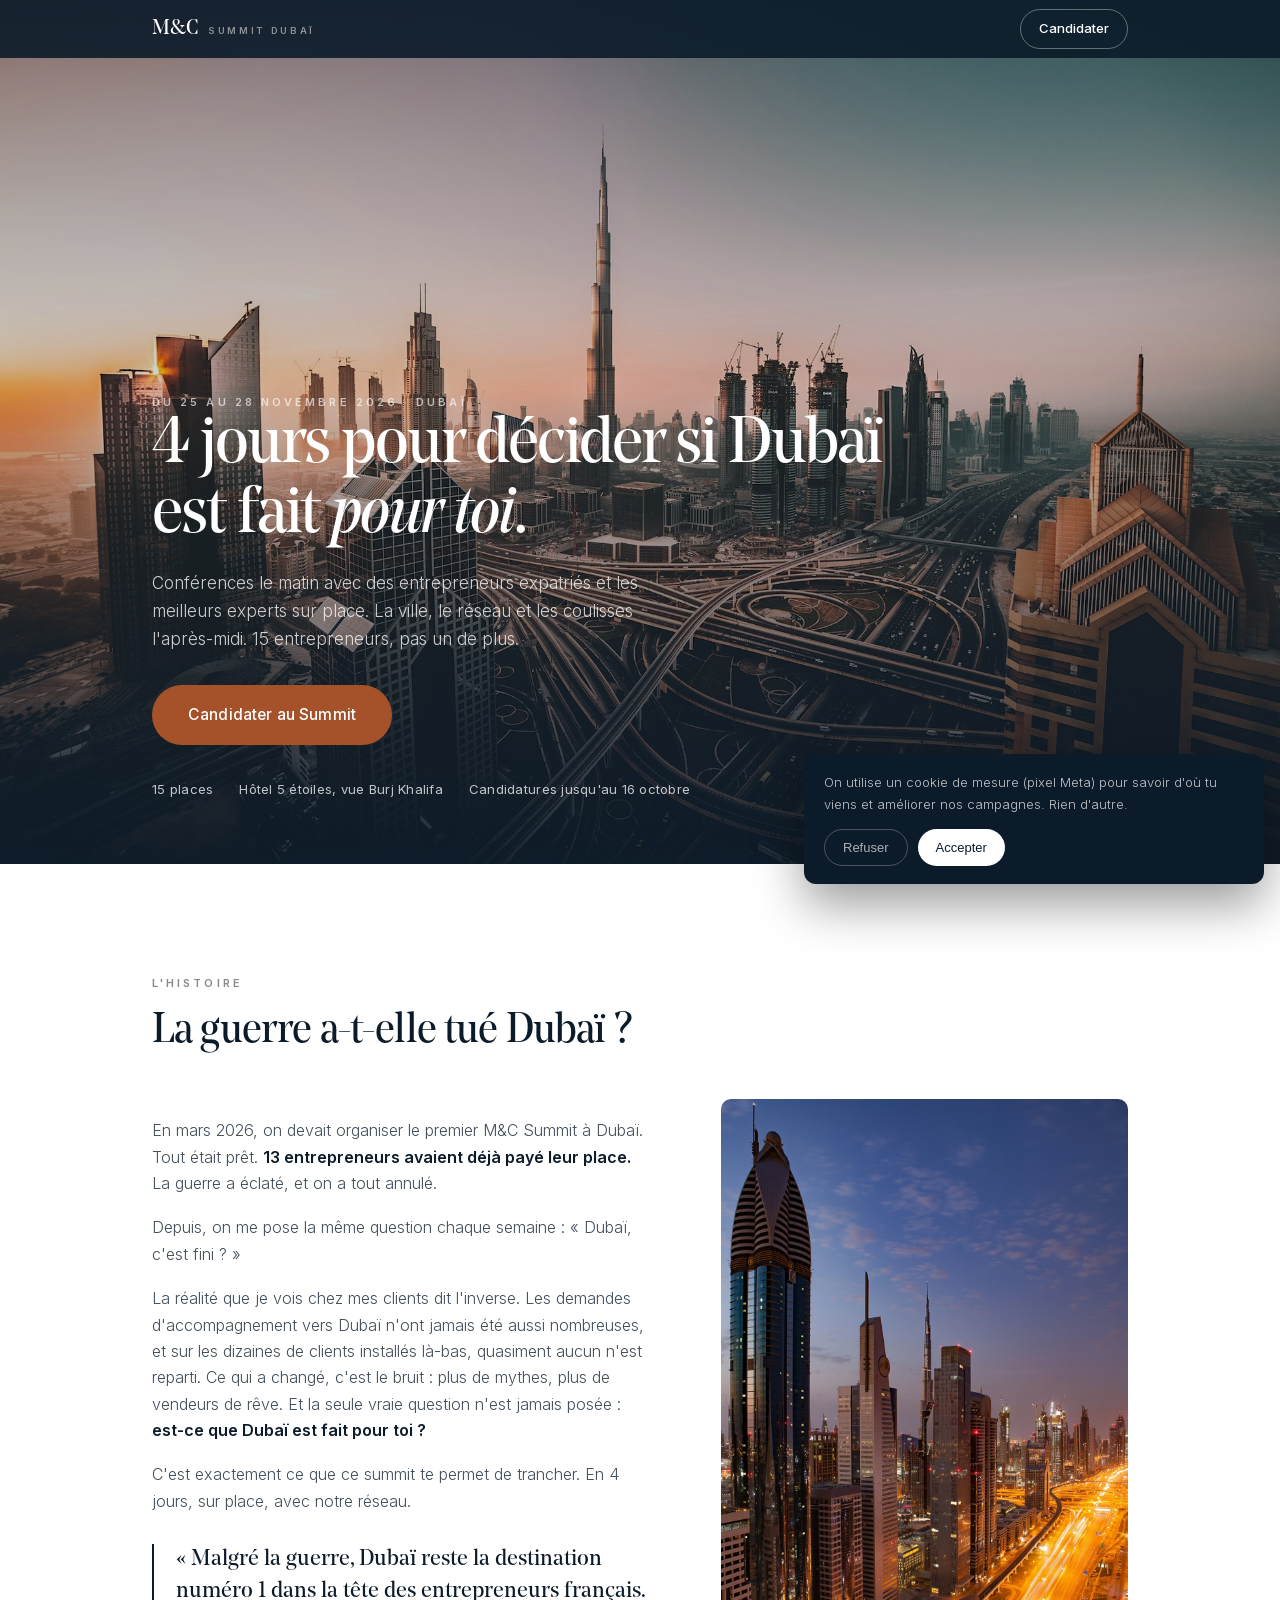
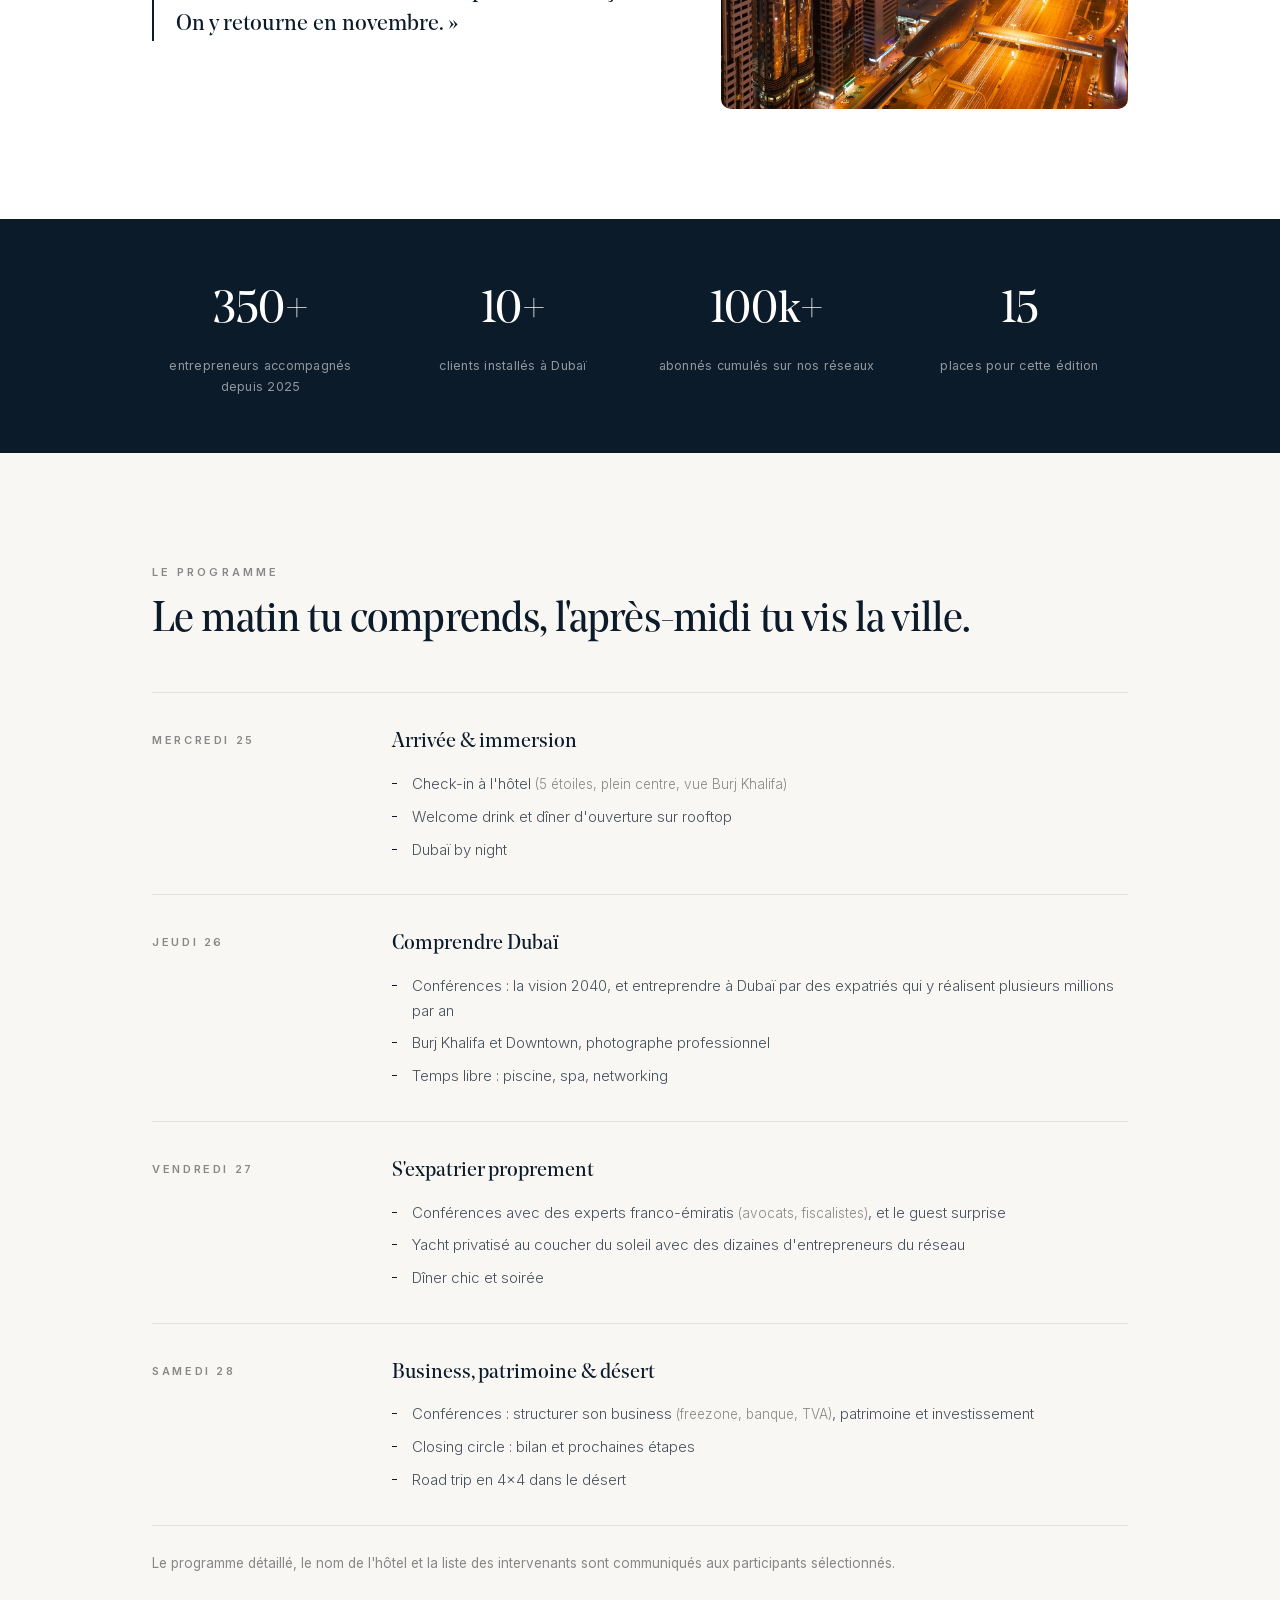
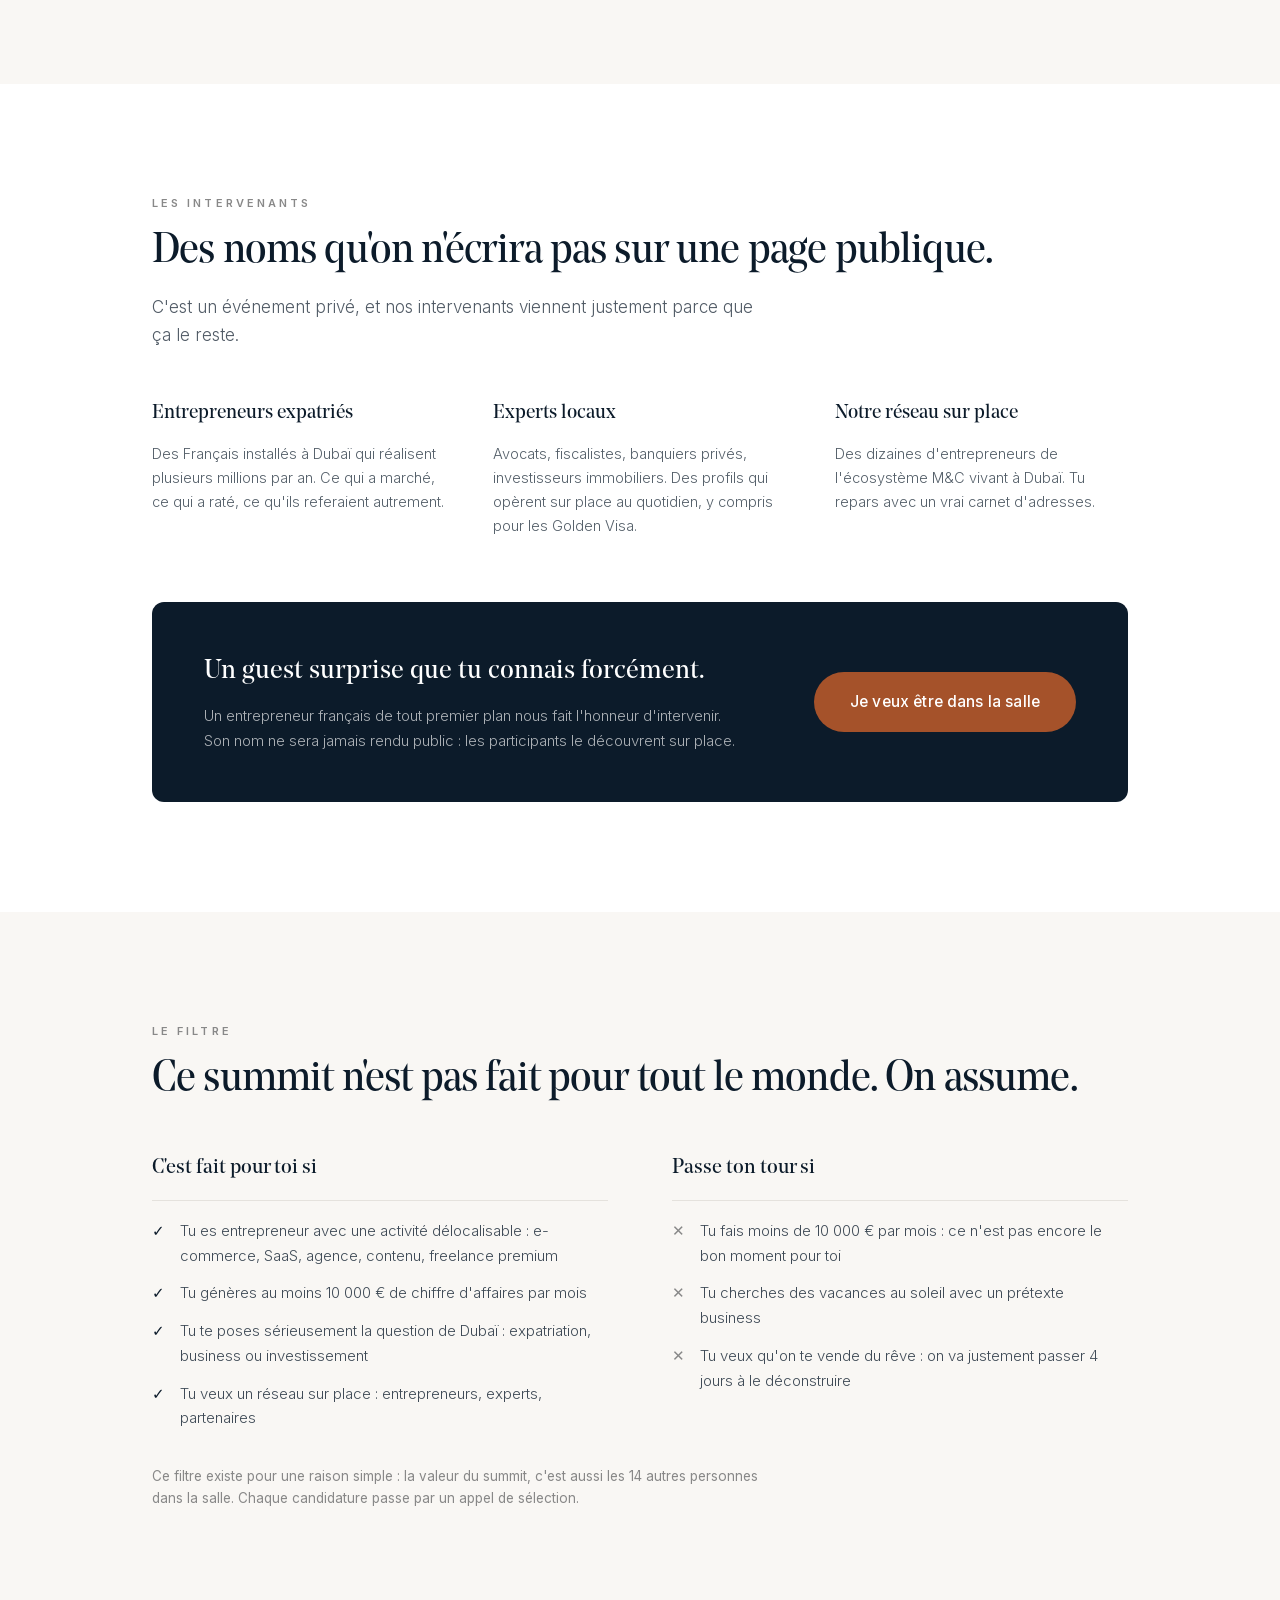
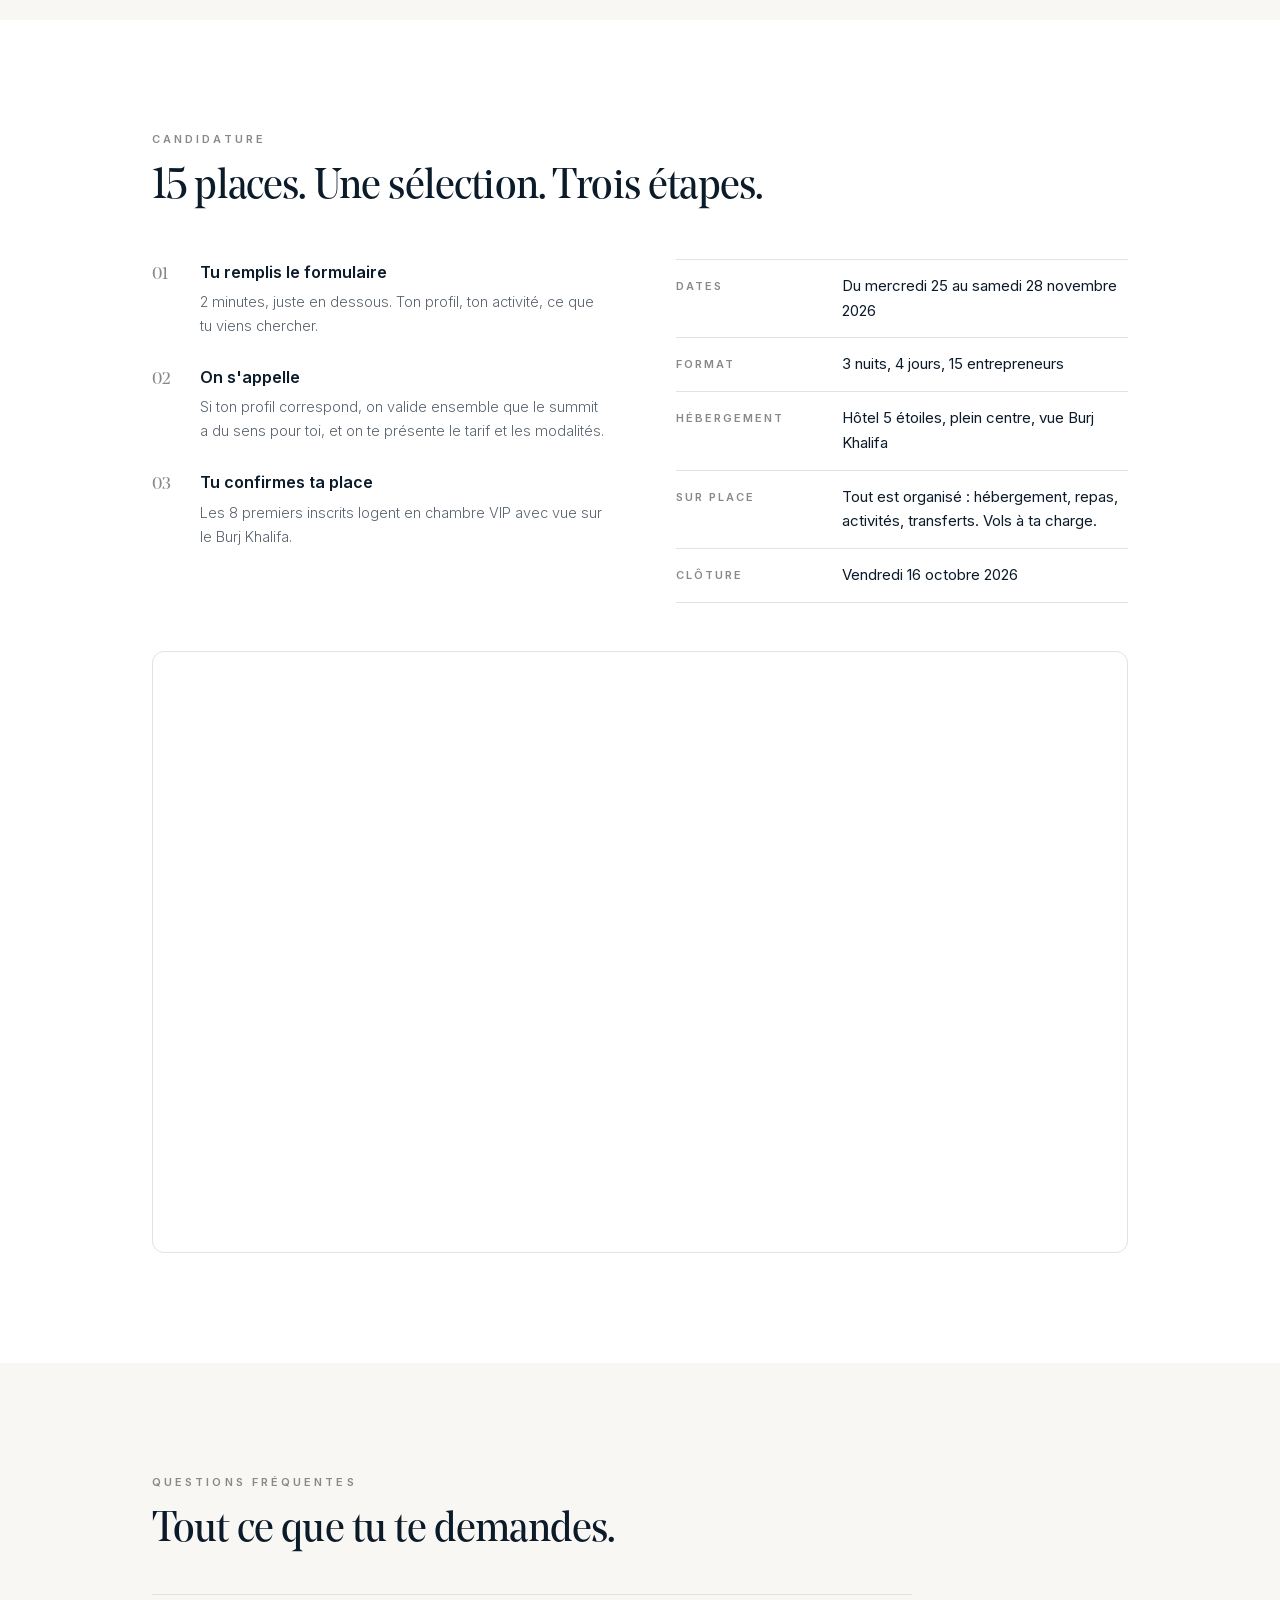
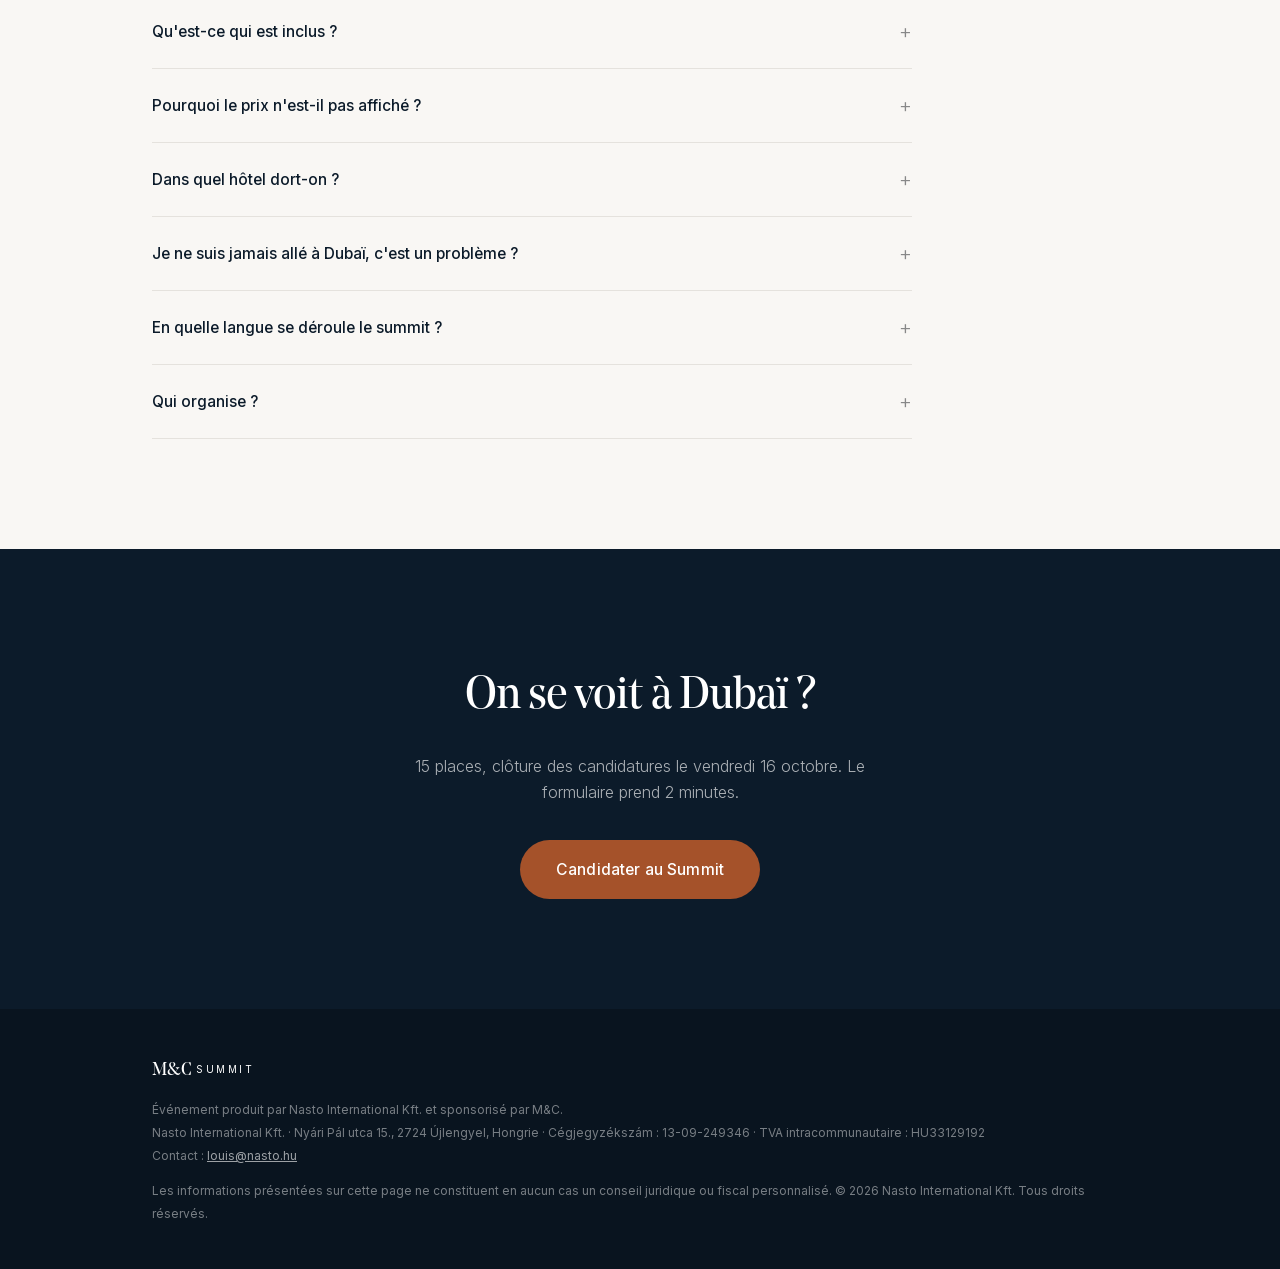
==== dubai/index.html @ 1d9e36b7 "Dedup evenement Lead (sessionStorage) entre callback onSubmit et page merci Co-Authored-By: Claude O" ====
<!DOCTYPE html>
<html lang="fr">
<head>
<meta charset="utf-8">
<meta name="viewport" content="width=device-width, initial-scale=1">
<title>M&C Summit Dubaï · Du 25 au 28 novembre 2026</title>
<meta name="description" content="4 jours à Dubaï pour décider si cette ville est faite pour toi. Conférences avec entrepreneurs expatriés, fiscalistes, avocats et investisseurs le matin, la ville et le réseau l'après-midi. 15 places.">
<link rel="canonical" href="https://summit.nasto.hu/dubai/">
<meta property="og:title" content="M&C Summit Dubaï · Du 25 au 28 novembre 2026">
<meta property="og:description" content="4 jours pour décider si Dubaï est fait pour toi, avec ceux qui y vivent. 15 entrepreneurs, hôtel 5 étoiles vue Burj Khalifa. Candidatures ouvertes jusqu'au 16 octobre.">
<meta property="og:type" content="website">
<meta property="og:url" content="https://summit.nasto.hu/dubai/">
<meta property="og:image" content="https://summit.nasto.hu/assets/img/og.jpg">
<meta property="og:locale" content="fr_FR">
<meta name="twitter:card" content="summary_large_image">
<link rel="icon" href="data:image/svg+xml,%3Csvg xmlns='http://www.w3.org/2000/svg' viewBox='0 0 64 64'%3E%3Crect width='64' height='64' rx='12' fill='%230C1B2A'/%3E%3Ctext x='32' y='42' font-family='Georgia,serif' font-size='26' fill='%23FFFFFF' text-anchor='middle'%3EM%26C%3C/text%3E%3C/svg%3E">
<link rel="preload" as="font" type="font/woff2" href="/fonts/NoeDisplay-Regular.woff2" crossorigin>
<link rel="preload" as="font" type="font/woff2" href="/assets/fonts/inter-latin.woff2" crossorigin>
<link rel="preload" as="image" href="/assets/img/dubai-hero.jpg">
<link rel="stylesheet" href="/assets/styles.css">
<style>
@font-face{font-family:'Noe Display';src:url('/fonts/NoeDisplay-Regular.woff2') format('woff2'),url('/fonts/NoeDisplay-Regular.woff') format('woff');font-weight:400;font-style:normal;font-display:swap}
@font-face{font-family:'Noe Display';src:url('/fonts/NoeDisplay-RegularItalic.woff2') format('woff2'),url('/fonts/NoeDisplay-RegularItalic.woff') format('woff');font-weight:400;font-style:italic;font-display:swap}
@font-face{font-family:'Inter';src:url('/assets/fonts/inter-latin.woff2') format('woff2');font-weight:100 900;font-style:normal;font-display:swap}
</style>
</head>
<body>

<header class="topbar">
  <div class="wrap">
    <a class="brand" href="#">
      <span class="mc">M&amp;C</span>
      <span class="sub">Summit Dubaï</span>
    </a>
    <a class="cta-mini" href="#formulaire">Candidater</a>
  </div>
</header>

<!-- ============ HERO ============ -->
<section class="hero">
  <div class="hero-bg"><img src="/assets/img/dubai-hero.jpg" alt="Skyline de Dubaï au lever du soleil" fetchpriority="high"></div>
  <div class="hero-inner">
    <div class="wrap">
      <div class="eyebrow">Du 25 au 28 novembre 2026 · Dubaï</div>
      <h1>4 jours pour décider si Dubaï est fait <em>pour toi</em>.</h1>
      <p class="lead">Conférences le matin avec des entrepreneurs expatriés et les meilleurs experts sur place. La ville, le réseau et les coulisses l'après-midi. 15 entrepreneurs, pas un de plus.</p>
      <div class="hero-ctas">
        <a class="btn" href="#formulaire">Candidater au Summit</a>
      </div>
      <div class="hero-meta">
        <span>15 places</span>
        <span>Hôtel 5 étoiles, vue Burj Khalifa</span>
        <span>Candidatures jusqu'au 16 octobre</span>
      </div>
    </div>
  </div>
</section>

<!-- ============ VSL ============ -->
<section class="vsl" id="vsl" hidden>
  <div class="wrap">
    <div class="eyebrow">Louis t'explique</div>
    <h2 class="title">Pourquoi ce summit, pourquoi maintenant.</h2>
    <div class="vsl-frame" id="vsl-frame"></div>
  </div>
</section>

<!-- ============ HISTOIRE ============ -->
<section class="story" id="histoire">
  <div class="wrap">
    <div class="eyebrow">L'histoire</div>
    <h2 class="title">La guerre a-t-elle tué Dubaï&nbsp;?</h2>
    <div class="story-grid">
      <div class="story-text">
        <p>En mars 2026, on devait organiser le premier M&amp;C Summit à Dubaï. Tout était prêt. <strong>13 entrepreneurs avaient déjà payé leur place.</strong> La guerre a éclaté, et on a tout annulé.</p>
        <p>Depuis, on me pose la même question chaque semaine&nbsp;: «&nbsp;Dubaï, c'est fini&nbsp;?&nbsp;»</p>
        <p>La réalité que je vois chez mes clients dit l'inverse. Les demandes d'accompagnement vers Dubaï n'ont jamais été aussi nombreuses, et sur les dizaines de clients installés là-bas, quasiment aucun n'est reparti. Ce qui a changé, c'est le bruit&nbsp;: plus de mythes, plus de vendeurs de rêve. Et la seule vraie question n'est jamais posée&nbsp;: <strong>est-ce que Dubaï est fait pour toi&nbsp;?</strong></p>
        <p>C'est exactement ce que ce summit te permet de trancher. En 4 jours, sur place, avec notre réseau.</p>
        <div class="pull">«&nbsp;Malgré la guerre, Dubaï reste la destination numéro 1 dans la tête des entrepreneurs français. On y retourne en novembre.&nbsp;»</div>
      </div>
      <div class="story-img"><img src="/assets/img/dubai-night.jpg" alt="Dubaï au crépuscule, Sheikh Zayed Road" loading="lazy"></div>
    </div>
  </div>
</section>

<!-- ============ STATS ============ -->
<section class="stats">
  <div class="wrap">
    <div class="stats-grid">
      <div><div class="stat-num">350+</div><div class="stat-label">entrepreneurs accompagnés depuis 2025</div></div>
      <div><div class="stat-num">10+</div><div class="stat-label">clients installés à Dubaï</div></div>
      <div><div class="stat-num">100k+</div><div class="stat-label">abonnés cumulés sur nos réseaux</div></div>
      <div><div class="stat-num">15</div><div class="stat-label">places pour cette édition</div></div>
    </div>
  </div>
</section>

<!-- ============ PROGRAMME ============ -->
<section class="programme" id="programme">
  <div class="wrap">
    <div class="eyebrow">Le programme</div>
    <h2 class="title">Le matin tu comprends, l'après-midi tu vis la ville.</h2>
    <div class="days">
      <div class="day">
        <div class="d-tag">Mercredi 25</div>
        <div>
          <h3>Arrivée &amp; immersion</h3>
          <ul>
            <li>Check-in à l'hôtel <em>(5 étoiles, plein centre, vue Burj Khalifa)</em></li>
            <li>Welcome drink et dîner d'ouverture sur rooftop</li>
            <li>Dubaï by night</li>
          </ul>
        </div>
      </div>
      <div class="day">
        <div class="d-tag">Jeudi 26</div>
        <div>
          <h3>Comprendre Dubaï</h3>
          <ul>
            <li>Conférences&nbsp;: la vision 2040, et entreprendre à Dubaï par des expatriés qui y réalisent plusieurs millions par an</li>
            <li>Burj Khalifa et Downtown, photographe professionnel</li>
            <li>Temps libre&nbsp;: piscine, spa, networking</li>
          </ul>
        </div>
      </div>
      <div class="day">
        <div class="d-tag">Vendredi 27</div>
        <div>
          <h3>S'expatrier proprement</h3>
          <ul>
            <li>Conférences avec des experts franco-émiratis <em>(avocats, fiscalistes)</em>, et le guest surprise</li>
            <li>Yacht privatisé au coucher du soleil avec des dizaines d'entrepreneurs du réseau</li>
            <li>Dîner chic et soirée</li>
          </ul>
        </div>
      </div>
      <div class="day">
        <div class="d-tag">Samedi 28</div>
        <div>
          <h3>Business, patrimoine &amp; désert</h3>
          <ul>
            <li>Conférences&nbsp;: structurer son business <em>(freezone, banque, TVA)</em>, patrimoine et investissement</li>
            <li>Closing circle&nbsp;: bilan et prochaines étapes</li>
            <li>Road trip en 4x4 dans le désert</li>
          </ul>
        </div>
      </div>
    </div>
    <p class="prog-note">Le programme détaillé, le nom de l'hôtel et la liste des intervenants sont communiqués aux participants sélectionnés.</p>
  </div>
</section>

<!-- ============ INTERVENANTS ============ -->
<section class="guests" id="guests">
  <div class="wrap">
    <div class="eyebrow">Les intervenants</div>
    <h2 class="title">Des noms qu'on n'écrira pas sur une page publique.</h2>
    <p class="lead">C'est un événement privé, et nos intervenants viennent justement parce que ça le reste.</p>
    <div class="guest-cards">
      <div class="gcard">
        <h3>Entrepreneurs expatriés</h3>
        <p>Des Français installés à Dubaï qui réalisent plusieurs millions par an. Ce qui a marché, ce qui a raté, ce qu'ils referaient autrement.</p>
      </div>
      <div class="gcard">
        <h3>Experts locaux</h3>
        <p>Avocats, fiscalistes, banquiers privés, investisseurs immobiliers. Des profils qui opèrent sur place au quotidien, y compris pour les Golden Visa.</p>
      </div>
      <div class="gcard">
        <h3>Notre réseau sur place</h3>
        <p>Des dizaines d'entrepreneurs de l'écosystème M&amp;C vivant à Dubaï. Tu repars avec un vrai carnet d'adresses.</p>
      </div>
    </div>
    <div class="mystere">
      <div>
        <h3>Un guest surprise que tu connais forcément.</h3>
        <p>Un entrepreneur français de tout premier plan nous fait l'honneur d'intervenir. Son nom ne sera jamais rendu public&nbsp;: les participants le découvrent sur place.</p>
      </div>
      <a class="btn" href="#formulaire">Je veux être dans la salle</a>
    </div>
  </div>
</section>

<!-- ============ POUR QUI ============ -->
<section class="fit" id="pour-qui">
  <div class="wrap">
    <div class="eyebrow">Le filtre</div>
    <h2 class="title">Ce summit n'est pas fait pour tout le monde. On assume.</h2>
    <div class="fit-grid">
      <div class="fit-col yes">
        <h3>C'est fait pour toi si</h3>
        <ul>
          <li>Tu es entrepreneur avec une activité délocalisable&nbsp;: e-commerce, SaaS, agence, contenu, freelance premium</li>
          <li>Tu génères au moins 10&nbsp;000&nbsp;€ de chiffre d'affaires par mois</li>
          <li>Tu te poses sérieusement la question de Dubaï&nbsp;: expatriation, business ou investissement</li>
          <li>Tu veux un réseau sur place&nbsp;: entrepreneurs, experts, partenaires</li>
        </ul>
      </div>
      <div class="fit-col no">
        <h3>Passe ton tour si</h3>
        <ul>
          <li>Tu fais moins de 10&nbsp;000&nbsp;€ par mois&nbsp;: ce n'est pas encore le bon moment pour toi</li>
          <li>Tu cherches des vacances au soleil avec un prétexte business</li>
          <li>Tu veux qu'on te vende du rêve&nbsp;: on va justement passer 4 jours à le déconstruire</li>
        </ul>
      </div>
    </div>
    <p class="fit-note">Ce filtre existe pour une raison simple&nbsp;: la valeur du summit, c'est aussi les 14 autres personnes dans la salle. Chaque candidature passe par un appel de sélection.</p>
  </div>
</section>

<!-- ============ CANDIDATURE ============ -->
<section class="apply" id="candidature">
  <div class="wrap">
    <div class="eyebrow">Candidature</div>
    <h2 class="title">15 places. Une sélection. Trois étapes.</h2>
    <div class="apply-grid">
      <ol class="steps">
        <li>
          <h4>Tu remplis le formulaire</h4>
          <p>2 minutes, juste en dessous. Ton profil, ton activité, ce que tu viens chercher.</p>
        </li>
        <li>
          <h4>On s'appelle</h4>
          <p>Si ton profil correspond, on valide ensemble que le summit a du sens pour toi, et on te présente le tarif et les modalités.</p>
        </li>
        <li>
          <h4>Tu confirmes ta place</h4>
          <p>Les 8 premiers inscrits logent en chambre VIP avec vue sur le Burj Khalifa.</p>
        </li>
      </ol>
      <div class="apply-facts">
        <dl>
          <div><dt>Dates</dt><dd>Du mercredi 25 au samedi 28 novembre 2026</dd></div>
          <div><dt>Format</dt><dd>3 nuits, 4 jours, 15 entrepreneurs</dd></div>
          <div><dt>Hébergement</dt><dd>Hôtel 5 étoiles, plein centre, vue Burj Khalifa</dd></div>
          <div><dt>Sur place</dt><dd>Tout est organisé&nbsp;: hébergement, repas, activités, transferts. Vols à ta charge.</dd></div>
          <div><dt>Clôture</dt><dd>Vendredi 16 octobre 2026</dd></div>
        </dl>
      </div>
    </div>
    <div class="tf-slot" id="formulaire">
      <div class="tf-fallback" id="tf-fallback">
        <p>Le formulaire de candidature se charge ici.<br>S'il ne s'affiche pas, écris-nous directement&nbsp;: <a href="mailto:louis@nasto.hu?subject=Candidature%20M%26C%20Summit%20Duba%C3%AF">louis@nasto.hu</a></p>
      </div>
    </div>
  </div>
</section>

<!-- ============ FAQ ============ -->
<section class="faq" id="faq">
  <div class="wrap">
    <div class="eyebrow">Questions fréquentes</div>
    <h2 class="title">Tout ce que tu te demandes.</h2>
    <div class="faq-list">
      <details class="faq-item">
        <summary>Qu'est-ce qui est inclus&nbsp;?</summary>
        <div class="a">Tout sur place&nbsp;: les 3 nuits d'hôtel 5 étoiles, les repas, les conférences, les activités (yacht, désert, restaurants, dont une table étoilée) et les transferts. Les vols restent à ta charge&nbsp;: tu choisis ta compagnie, tes horaires et ta classe.</div>
      </details>
      <details class="faq-item">
        <summary>Pourquoi le prix n'est-il pas affiché&nbsp;?</summary>
        <div class="a">Parce que c'est un événement à 15 places qui fonctionne par candidature. Le tarif et les modalités te sont présentés lors de l'appel de sélection, une fois qu'on a validé ensemble que le summit a du sens pour ton profil.</div>
      </details>
      <details class="faq-item">
        <summary>Dans quel hôtel dort-on&nbsp;?</summary>
        <div class="a">Un hôtel 5 étoiles en plein centre, avec vue sur le Burj Khalifa. Volontairement intimiste et privilégié, loin des grands hôtels de séminaire. Le nom est communiqué aux participants confirmés.</div>
      </details>
      <details class="faq-item">
        <summary>Je ne suis jamais allé à Dubaï, c'est un problème&nbsp;?</summary>
        <div class="a">C'est même le meilleur profil. Le summit est conçu pour te faire vivre la ville comme si tu y étais installé, et t'éviter l'erreur la plus chère qui existe&nbsp;: t'expatrier dans une ville où tu n'as jamais mis les pieds. Et si tu n'as pas de projet d'expatriation, le réseau et le marché de Dubaï valent le déplacement à eux seuls.</div>
      </details>
      <details class="faq-item">
        <summary>En quelle langue se déroule le summit&nbsp;?</summary>
        <div class="a">En français. Les intervenants sont français ou francophones.</div>
      </details>
      <details class="faq-item">
        <summary>Qui organise&nbsp;?</summary>
        <div class="a">Le M&amp;C Summit est produit par Nasto International Kft., la société de Louis Chenneveau, co-fondateur de M&amp;C. M&amp;C, family office de la nouvelle génération d'entrepreneurs, est sponsor de l'événement.</div>
      </details>
    </div>
  </div>
</section>

<!-- ============ CTA FINAL ============ -->
<section class="final">
  <div class="wrap">
    <h2>On se voit à Dubaï&nbsp;?</h2>
    <p>15 places, clôture des candidatures le vendredi 16 octobre. Le formulaire prend 2 minutes.</p>
    <a class="btn" href="#formulaire">Candidater au Summit</a>
  </div>
</section>

<footer>
  <div class="wrap">
    <div class="foot-brand">M&amp;C <span style="font-family:Inter,sans-serif;font-size:10px;letter-spacing:.25em;text-transform:uppercase;vertical-align:2px">Summit</span></div>
    <p style="margin-top:12px">Événement produit par Nasto International Kft. et sponsorisé par M&amp;C.<br>
    Nasto International Kft. · Nyári Pál utca 15., 2724 Újlengyel, Hongrie · Cégjegyzékszám&nbsp;: 13-09-249346 · TVA intracommunautaire&nbsp;: HU33129192<br>
    Contact&nbsp;: <a href="mailto:louis@nasto.hu">louis@nasto.hu</a></p>
    <p style="margin-top:12px">Les informations présentées sur cette page ne constituent en aucun cas un conseil juridique ou fiscal personnalisé. © 2026 Nasto International Kft. Tous droits réservés.</p>
  </div>
</footer>

<!-- ============ COOKIES ============ -->
<div class="cookie" id="cookie-banner" role="dialog" aria-label="Consentement cookies">
  <p>On utilise un cookie de mesure (pixel Meta) pour savoir d'où tu viens et améliorer nos campagnes. Rien d'autre.</p>
  <div class="c-actions">
    <button class="c-no" id="cookie-refuse">Refuser</button>
    <button class="c-ok" id="cookie-accept">Accepter</button>
  </div>
</div>

<script>
/* ===== Configuration ===== */
var META_PIXEL_ID = '1591286586126927';
var TYPEFORM_ID = 'j8JJcsnm';    /* Candidature M&C Summit Dubai */
var VSL_EMBED_URL = '';          /* URL d'embed de la VSL (YouTube non repertorie: https://www.youtube.com/embed/XXXX) */

/* ===== VSL ===== */
(function(){
  if(!VSL_EMBED_URL) return;
  var s = document.getElementById('vsl');
  var f = document.getElementById('vsl-frame');
  var ifr = document.createElement('iframe');
  ifr.src = VSL_EMBED_URL;
  ifr.allow = 'autoplay; fullscreen; picture-in-picture';
  ifr.title = 'Présentation du M&C Summit Dubaï';
  f.appendChild(ifr);
  s.hidden = false;
})();

/* ===== Pixel Meta, charge uniquement apres consentement.
   PageView ici (audience de retargeting). L'evenement Lead est envoye
   par la page /dubai/merci/, atteinte uniquement apres completion du Typeform. ===== */
function loadPixel(){
  if(window.fbq) return;
  !function(f,b,e,v,n,t,s){if(f.fbq)return;n=f.fbq=function(){n.callMethod?
  n.callMethod.apply(n,arguments):n.queue.push(arguments)};if(!f._fbq)f._fbq=n;
  n.push=n;n.loaded=!0;n.version='2.0';n.queue=[];t=b.createElement(e);t.async=!0;
  t.src=v;s=b.getElementsByTagName(e)[0];s.parentNode.insertBefore(t,s)}(window,
  document,'script','https://connect.facebook.net/en_US/fbevents.js');
  fbq('init', META_PIXEL_ID);
  fbq('track', 'PageView');
}

/* ===== Bandeau consentement ===== */
(function(){
  var KEY = 'mc-summit-consent';
  var banner = document.getElementById('cookie-banner');
  var state = null;
  try { state = localStorage.getItem(KEY); } catch(e) {}
  if(state === 'granted'){ loadPixel(); }
  else if(state !== 'denied'){ banner.classList.add('show'); }
  document.getElementById('cookie-accept').addEventListener('click', function(){
    try { localStorage.setItem(KEY,'granted'); } catch(e) {}
    banner.classList.remove('show');
    loadPixel();
  });
  document.getElementById('cookie-refuse').addEventListener('click', function(){
    try { localStorage.setItem(KEY,'denied'); } catch(e) {}
    banner.classList.remove('show');
  });
})();

/* ===== Typeform embed via SDK. onSubmit se declenche uniquement a la
   completion totale du formulaire : c'est la qu'on envoie l'evenement Lead.
   L'ecran de fin du Typeform redirige en plus vers /dubai/merci/. ===== */
(function(){
  if(!TYPEFORM_ID) return;
  var slot = document.getElementById('formulaire');
  var fallback = document.getElementById('tf-fallback');
  var container = document.createElement('div');
  container.id = 'tf-container';
  container.style.width = '100%';
  container.style.height = '600px';
  slot.insertBefore(container, fallback);
  fallback.style.display = 'none';
  var s = document.createElement('script');
  s.src = 'https://embed.typeform.com/next/embed.js';
  s.onload = function(){
    if(!window.tf || !window.tf.createWidget) return;
    window.tf.createWidget(TYPEFORM_ID, {
      container: container,
      inlineOnMobile: true,
      opacity: 100,
      onSubmit: function(){
        try { sessionStorage.setItem('mc-lead-fired', '1'); } catch(e) {}
        if(window.fbq){ fbq('track', 'Lead'); }
      }
    });
  };
  document.body.appendChild(s);
})();
</script>
</body>
</html>
---- assets/styles.css ----
/* M&C Summit Dubaï - charte M&C, version minimaliste premium */
:root{
  --navy:#0C1B2A;
  --orange:#A5522A;
  --white:#FFFFFF;
  --stone:#F9F7F4;
  --line:#E5E2DD;
  --ink:#0D0D0D;
  --mute:#888888;
}
*{margin:0;padding:0;box-sizing:border-box}
html{scroll-behavior:smooth}
body{font-family:'Inter',system-ui,-apple-system,sans-serif;color:var(--navy);background:var(--white);line-height:1.65;font-size:16px;-webkit-font-smoothing:antialiased}
img{max-width:100%;display:block}
a{color:inherit}
em{font-style:italic}

.wrap{max-width:1040px;margin:0 auto;padding:0 22px}
@media(min-width:768px){.wrap{padding:0 32px}}

.eyebrow{font-size:11px;font-weight:600;letter-spacing:.28em;text-transform:uppercase;color:var(--mute)}
h2.title{font-family:'Noe Display',Georgia,serif;font-weight:400;font-size:clamp(27px,4.6vw,42px);line-height:1.12;letter-spacing:-.02em;margin-top:16px}
.lead{margin-top:18px;max-width:620px;font-size:clamp(15px,2vw,17px);color:rgba(12,27,42,.72);font-weight:300}
.on-dark .lead,.lead.on-dark{color:rgba(255,255,255,.7)}

section{padding:72px 0}
@media(min-width:768px){section{padding:110px 0}}

/* ---------- Header ---------- */
.topbar{position:fixed;top:0;left:0;right:0;z-index:60;height:58px;background:rgba(12,27,42,.9);backdrop-filter:blur(10px);display:flex;align-items:center}
.topbar .wrap{width:100%;display:flex;align-items:center;justify-content:space-between}
.brand{display:flex;align-items:baseline;gap:10px;color:#fff;text-decoration:none}
.brand .mc{font-family:'Noe Display',Georgia,serif;font-size:21px}
.brand .sub{font-size:9.5px;font-weight:600;letter-spacing:.28em;text-transform:uppercase;color:rgba(255,255,255,.5)}
.topbar .cta-mini{font-size:13px;font-weight:500;color:#fff;border:1px solid rgba(255,255,255,.35);padding:8px 18px;border-radius:999px;text-decoration:none;white-space:nowrap;transition:background .2s}
.topbar .cta-mini:hover{background:rgba(255,255,255,.1)}

/* ---------- Boutons ---------- */
.btn{display:inline-block;background:var(--orange);color:#fff;font-weight:500;font-size:15.5px;padding:17px 36px;border-radius:999px;text-decoration:none;letter-spacing:.01em;transition:opacity .2s}
.btn:hover{opacity:.92}
.btn-ghost{display:inline-block;color:#fff;font-weight:400;font-size:15px;padding:16px 30px;border-radius:999px;border:1px solid rgba(255,255,255,.3);text-decoration:none}

/* ---------- Hero ---------- */
.hero{position:relative;min-height:96svh;display:flex;align-items:flex-end;background:var(--navy);padding:0}
.hero-bg{position:absolute;inset:0;overflow:hidden}
.hero-bg img{width:100%;height:100%;object-fit:cover;object-position:center 55%}
.hero-bg::after{content:"";position:absolute;inset:0;background:linear-gradient(180deg,rgba(12,27,42,.5) 0%,rgba(12,27,42,.18) 45%,rgba(12,27,42,.88) 100%)}
.hero-inner{position:relative;z-index:2;width:100%;padding:150px 0 64px;color:#fff}
.hero h1{font-family:'Noe Display',Georgia,serif;font-weight:400;font-size:clamp(36px,6.8vw,66px);line-height:1.06;letter-spacing:-.03em;max-width:740px}
.hero .lead{color:rgba(255,255,255,.78);max-width:540px}
.hero .eyebrow{color:rgba(255,255,255,.65)}
.hero-ctas{margin-top:32px;display:flex;flex-wrap:wrap;gap:14px;align-items:center}
.hero-meta{margin-top:34px;display:flex;flex-wrap:wrap;gap:8px 26px}
.hero-meta span{font-size:13px;font-weight:400;color:rgba(255,255,255,.75);letter-spacing:.02em}

/* ---------- VSL ---------- */
.vsl{background:var(--navy);color:#fff}
.vsl-frame{margin-top:36px;position:relative;border-radius:10px;overflow:hidden;aspect-ratio:16/9;background:#09141f}
.vsl-frame iframe{position:absolute;inset:0;width:100%;height:100%;border:0}

/* ---------- Histoire ---------- */
.story{background:var(--white)}
.story-grid{display:grid;gap:40px;margin-top:44px}
@media(min-width:900px){.story-grid{grid-template-columns:1.1fr .9fr;align-items:start;gap:72px}}
.story-text p{margin-top:18px;color:rgba(12,27,42,.78);font-weight:300}
.story-text p strong{color:var(--navy);font-weight:600}
.story-img{border-radius:10px;overflow:hidden}
.story-img img{width:100%;height:100%;object-fit:cover}
.pull{margin-top:30px;padding-left:22px;border-left:2px solid var(--navy);font-family:'Noe Display',Georgia,serif;font-size:clamp(19px,2.5vw,23px);line-height:1.4;color:var(--navy)}

/* ---------- Stats ---------- */
.stats{background:var(--navy);color:#fff;padding:56px 0}
.stats-grid{display:grid;grid-template-columns:repeat(2,1fr);gap:36px;text-align:center}
@media(min-width:768px){.stats-grid{grid-template-columns:repeat(4,1fr)}}
.stat-num{font-family:'Noe Display',Georgia,serif;font-size:clamp(30px,4.5vw,44px);color:#fff}
.stat-label{margin-top:8px;font-size:12.5px;color:rgba(255,255,255,.55);letter-spacing:.02em}

/* ---------- Programme ---------- */
.programme{background:var(--stone)}
.days{margin-top:48px;display:grid;gap:0;border-top:1px solid var(--line)}
.day{padding:32px 0;border-bottom:1px solid var(--line);display:grid;gap:14px}
@media(min-width:800px){.day{grid-template-columns:200px 1fr;gap:40px;align-items:start}}
.day .d-tag{font-size:11px;font-weight:600;letter-spacing:.24em;text-transform:uppercase;color:var(--mute);padding-top:6px}
.day h3{font-family:'Noe Display',Georgia,serif;font-weight:400;font-size:21px}
.day ul{margin-top:12px;list-style:none}
.day li{position:relative;padding-left:20px;margin-top:8px;font-size:15px;color:rgba(12,27,42,.75);font-weight:300}
.day li::before{content:"";position:absolute;left:0;top:11px;width:5px;height:1px;background:var(--navy)}
.day li em{color:var(--mute);font-style:normal;font-size:13.5px}
.prog-note{margin-top:26px;font-size:13.5px;color:var(--mute)}

/* ---------- Intervenants ---------- */
.guests{background:var(--white)}
.guest-cards{margin-top:48px;display:grid;gap:36px}
@media(min-width:768px){.guest-cards{grid-template-columns:repeat(3,1fr);gap:48px}}
.gcard h3{font-family:'Noe Display',Georgia,serif;font-weight:400;font-size:20px}
.gcard p{margin-top:12px;font-size:14.5px;color:rgba(12,27,42,.7);font-weight:300}
.mystere{margin-top:64px;background:var(--navy);color:#fff;border-radius:12px;padding:40px 36px;display:grid;gap:22px}
@media(min-width:900px){.mystere{grid-template-columns:1fr auto;align-items:center;padding:48px 52px}}
.mystere h3{font-family:'Noe Display',Georgia,serif;font-weight:400;font-size:clamp(21px,3vw,27px)}
.mystere p{margin-top:10px;color:rgba(255,255,255,.65);font-size:15px;max-width:540px;font-weight:300}

/* ---------- Pour qui ---------- */
.fit{background:var(--stone)}
.fit-grid{margin-top:48px;display:grid;gap:40px}
@media(min-width:800px){.fit-grid{grid-template-columns:1fr 1fr;gap:64px}}
.fit-col h3{font-family:'Noe Display',Georgia,serif;font-weight:400;font-size:21px;padding-bottom:14px;border-bottom:1px solid var(--line)}
.fit-col ul{margin-top:18px;list-style:none}
.fit-col li{position:relative;padding-left:28px;margin-top:13px;font-size:15px;color:rgba(12,27,42,.78);font-weight:300}
.fit-col.yes li::before{content:"✓";position:absolute;left:0;top:0;color:var(--navy);font-weight:600}
.fit-col.no li::before{content:"✕";position:absolute;left:0;top:0;color:var(--mute);font-weight:400}
.fit-note{margin-top:34px;font-size:13.5px;color:var(--mute);max-width:620px}

/* ---------- Candidature ---------- */
.apply{background:var(--white)}
.apply-grid{margin-top:48px;display:grid;gap:40px}
@media(min-width:900px){.apply-grid{grid-template-columns:1fr 1fr;gap:72px}}
.steps{list-style:none;counter-reset:s}
.steps li{counter-increment:s;position:relative;padding-left:48px;margin-top:26px}
.steps li:first-child{margin-top:0}
.steps li::before{content:"0" counter(s);position:absolute;left:0;top:2px;font-family:'Noe Display',Georgia,serif;font-size:17px;color:var(--mute)}
.steps h4{font-size:16px;font-weight:600}
.steps p{margin-top:5px;font-size:14.5px;color:rgba(12,27,42,.68);font-weight:300}
.apply-facts dl{display:grid;gap:0;border-top:1px solid var(--line)}
.apply-facts div{display:grid;grid-template-columns:150px 1fr;gap:16px;padding:14px 0;border-bottom:1px solid var(--line)}
.apply-facts dt{font-size:11px;font-weight:600;letter-spacing:.18em;text-transform:uppercase;color:var(--mute);padding-top:3px}
.apply-facts dd{font-size:15px;color:var(--navy)}
#formulaire{scroll-margin-top:76px}
.tf-slot{margin-top:48px;border:1px solid var(--line);border-radius:12px;min-height:520px;overflow:hidden;background:var(--white)}
.tf-fallback{padding:56px 28px;text-align:center;color:var(--mute);font-size:15px}
.tf-fallback a{color:var(--navy);font-weight:600}

/* ---------- FAQ ---------- */
.faq{background:var(--stone)}
.faq-list{margin-top:40px;max-width:760px;border-top:1px solid var(--line)}
.faq-item{border-bottom:1px solid var(--line)}
.faq-item summary{cursor:pointer;list-style:none;display:flex;justify-content:space-between;align-items:center;gap:16px;padding:20px 0;font-weight:500;font-size:15.5px}
.faq-item summary::-webkit-details-marker{display:none}
.faq-item summary::after{content:"+";font-size:20px;color:var(--mute);flex-shrink:0;transition:transform .2s;font-weight:300}
.faq-item[open] summary::after{transform:rotate(45deg)}
.faq-item .a{padding:0 0 22px;font-size:14.5px;color:rgba(12,27,42,.7);max-width:660px;font-weight:300}

/* ---------- CTA final ---------- */
.final{background:var(--navy);color:#fff;text-align:center}
.final h2{font-family:'Noe Display',Georgia,serif;font-weight:400;font-size:clamp(28px,5vw,46px);letter-spacing:-.02em}
.final p{margin:18px auto 0;max-width:480px;color:rgba(255,255,255,.65);font-weight:300}
.final .btn{margin-top:34px}

/* ---------- Footer ---------- */
footer{background:#09141f;color:rgba(255,255,255,.45);padding:44px 0;font-size:12px;line-height:1.9}
footer .foot-brand{font-family:'Noe Display',Georgia,serif;font-size:18px;color:#fff}
footer a{color:rgba(255,255,255,.6)}

/* ---------- Page merci ---------- */
.merci{min-height:100svh;display:flex;align-items:center;background:var(--navy);color:#fff;text-align:center;padding:40px 0}
.merci h1{font-family:'Noe Display',Georgia,serif;font-weight:400;font-size:clamp(30px,6vw,52px);letter-spacing:-.02em}
.merci p{margin:20px auto 0;max-width:520px;color:rgba(255,255,255,.72);font-weight:300}
.merci .btn{margin-top:36px}

/* ---------- Bandeau cookies ---------- */
.cookie{position:fixed;bottom:16px;left:16px;right:16px;z-index:80;background:var(--navy);color:#fff;border-radius:12px;padding:18px 20px;box-shadow:0 20px 50px rgba(0,0,0,.4);display:none;gap:14px;flex-wrap:wrap;align-items:center;justify-content:space-between;font-size:13px}
@media(min-width:700px){.cookie{left:auto;max-width:460px}}
.cookie.show{display:flex}
.cookie p{color:rgba(255,255,255,.75);max-width:100%;font-weight:300}
.cookie .c-actions{display:flex;gap:10px}
.cookie button{cursor:pointer;border:0;border-radius:999px;padding:10px 18px;font-size:13px;font-weight:500}
.cookie .c-ok{background:#fff;color:var(--navy)}
.cookie .c-no{background:transparent;color:rgba(255,255,255,.65);border:1px solid rgba(255,255,255,.25)}
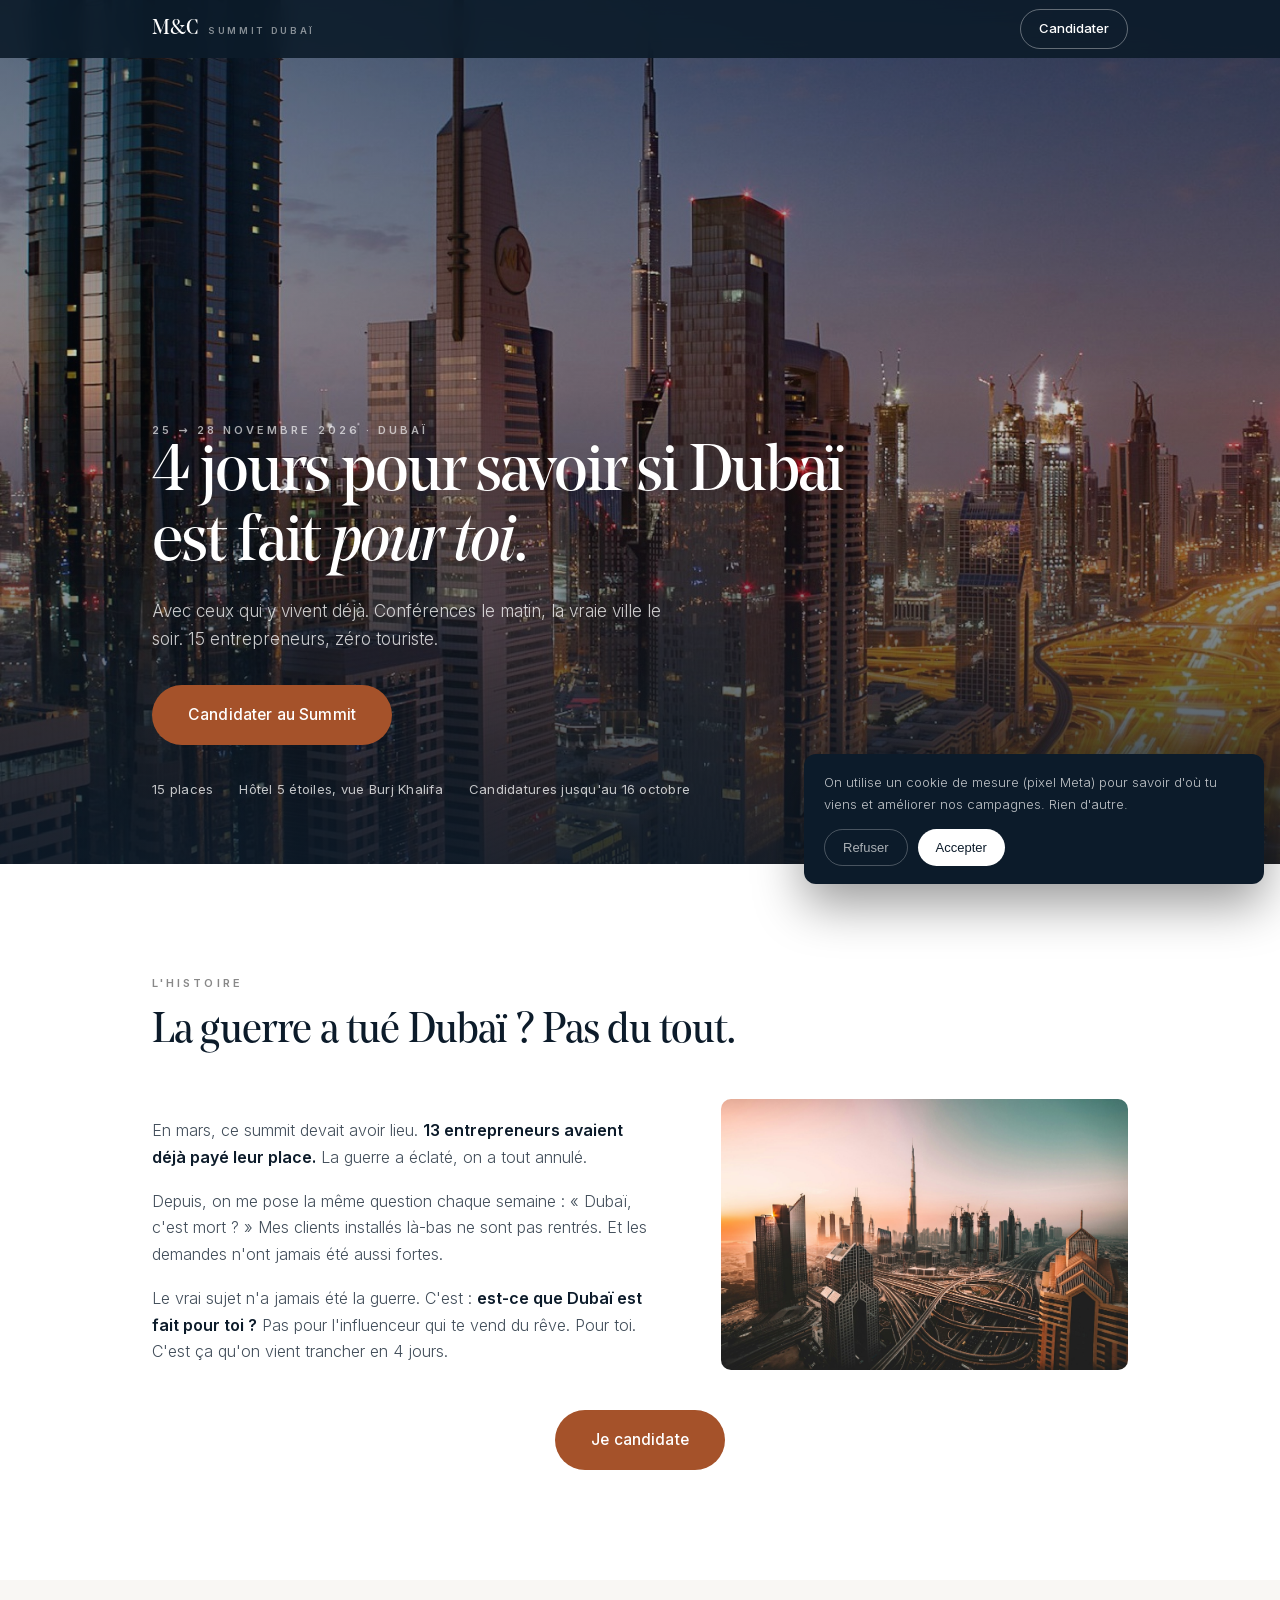
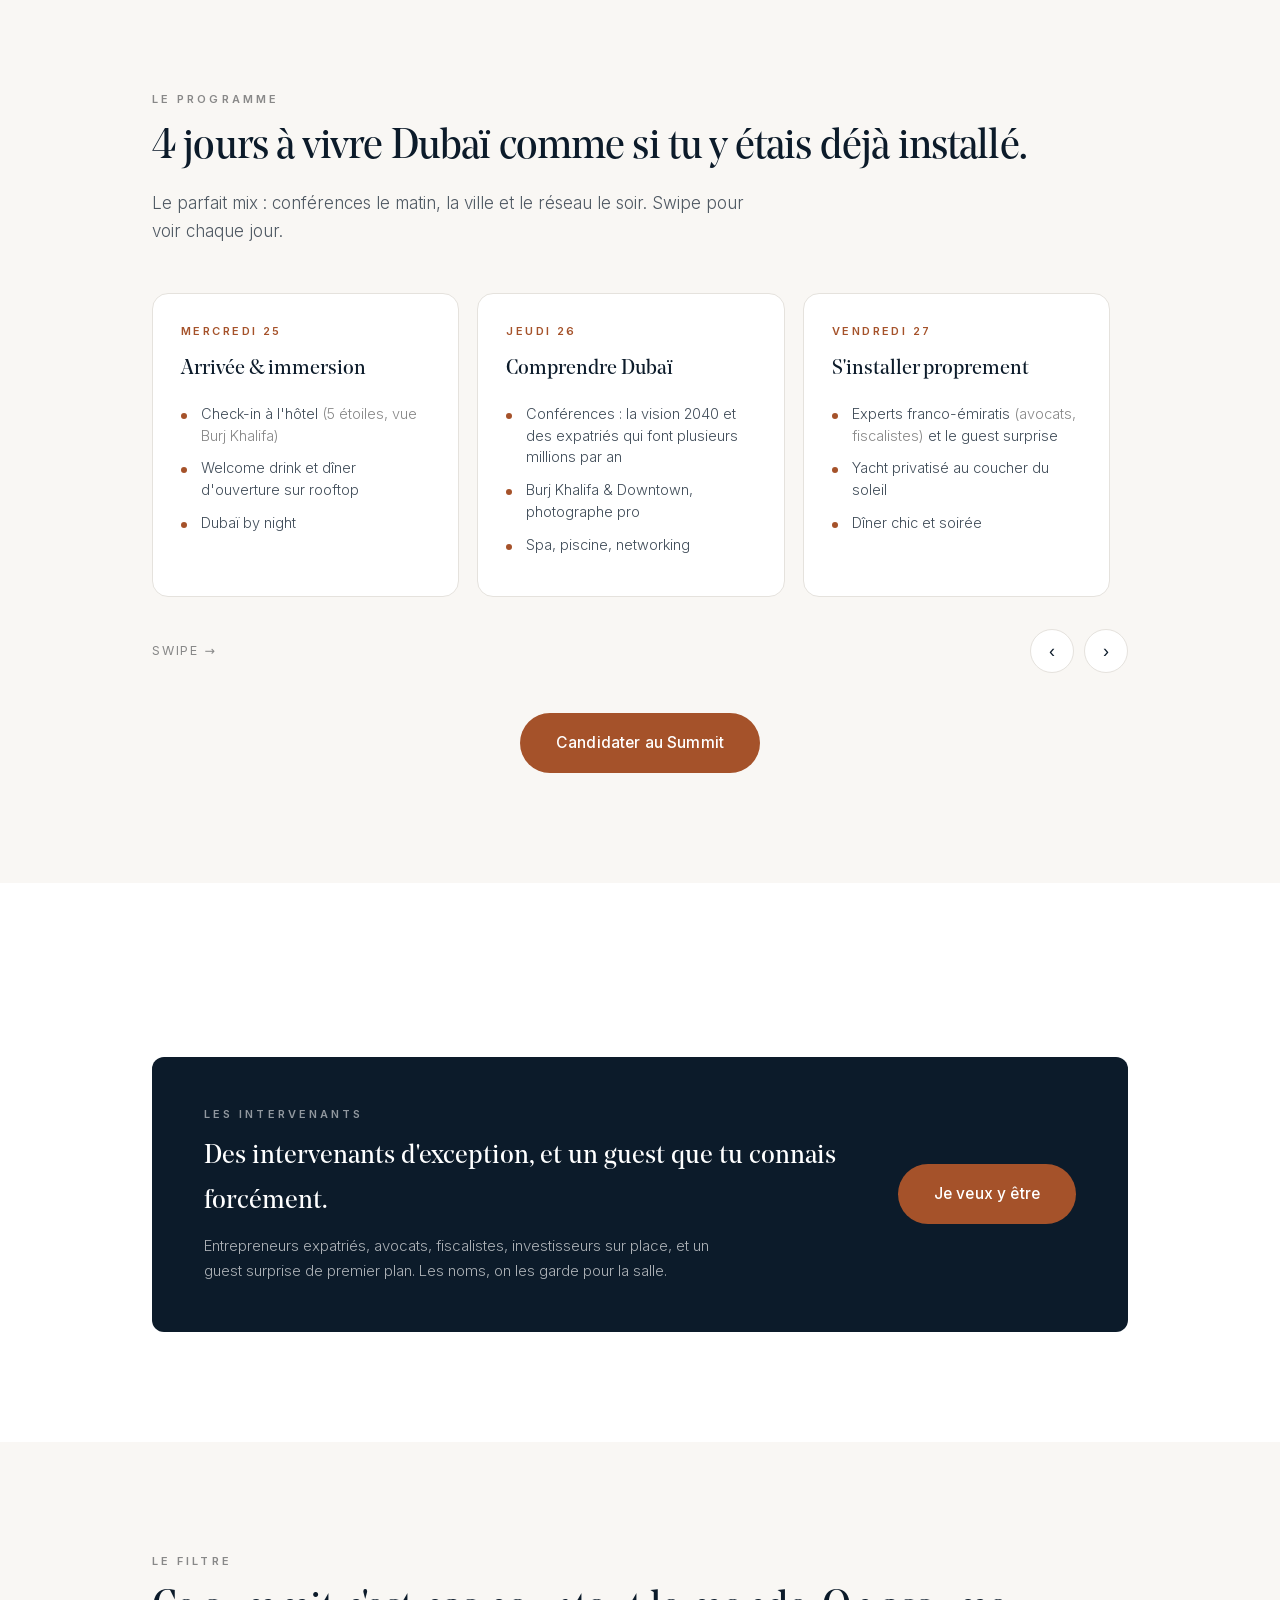
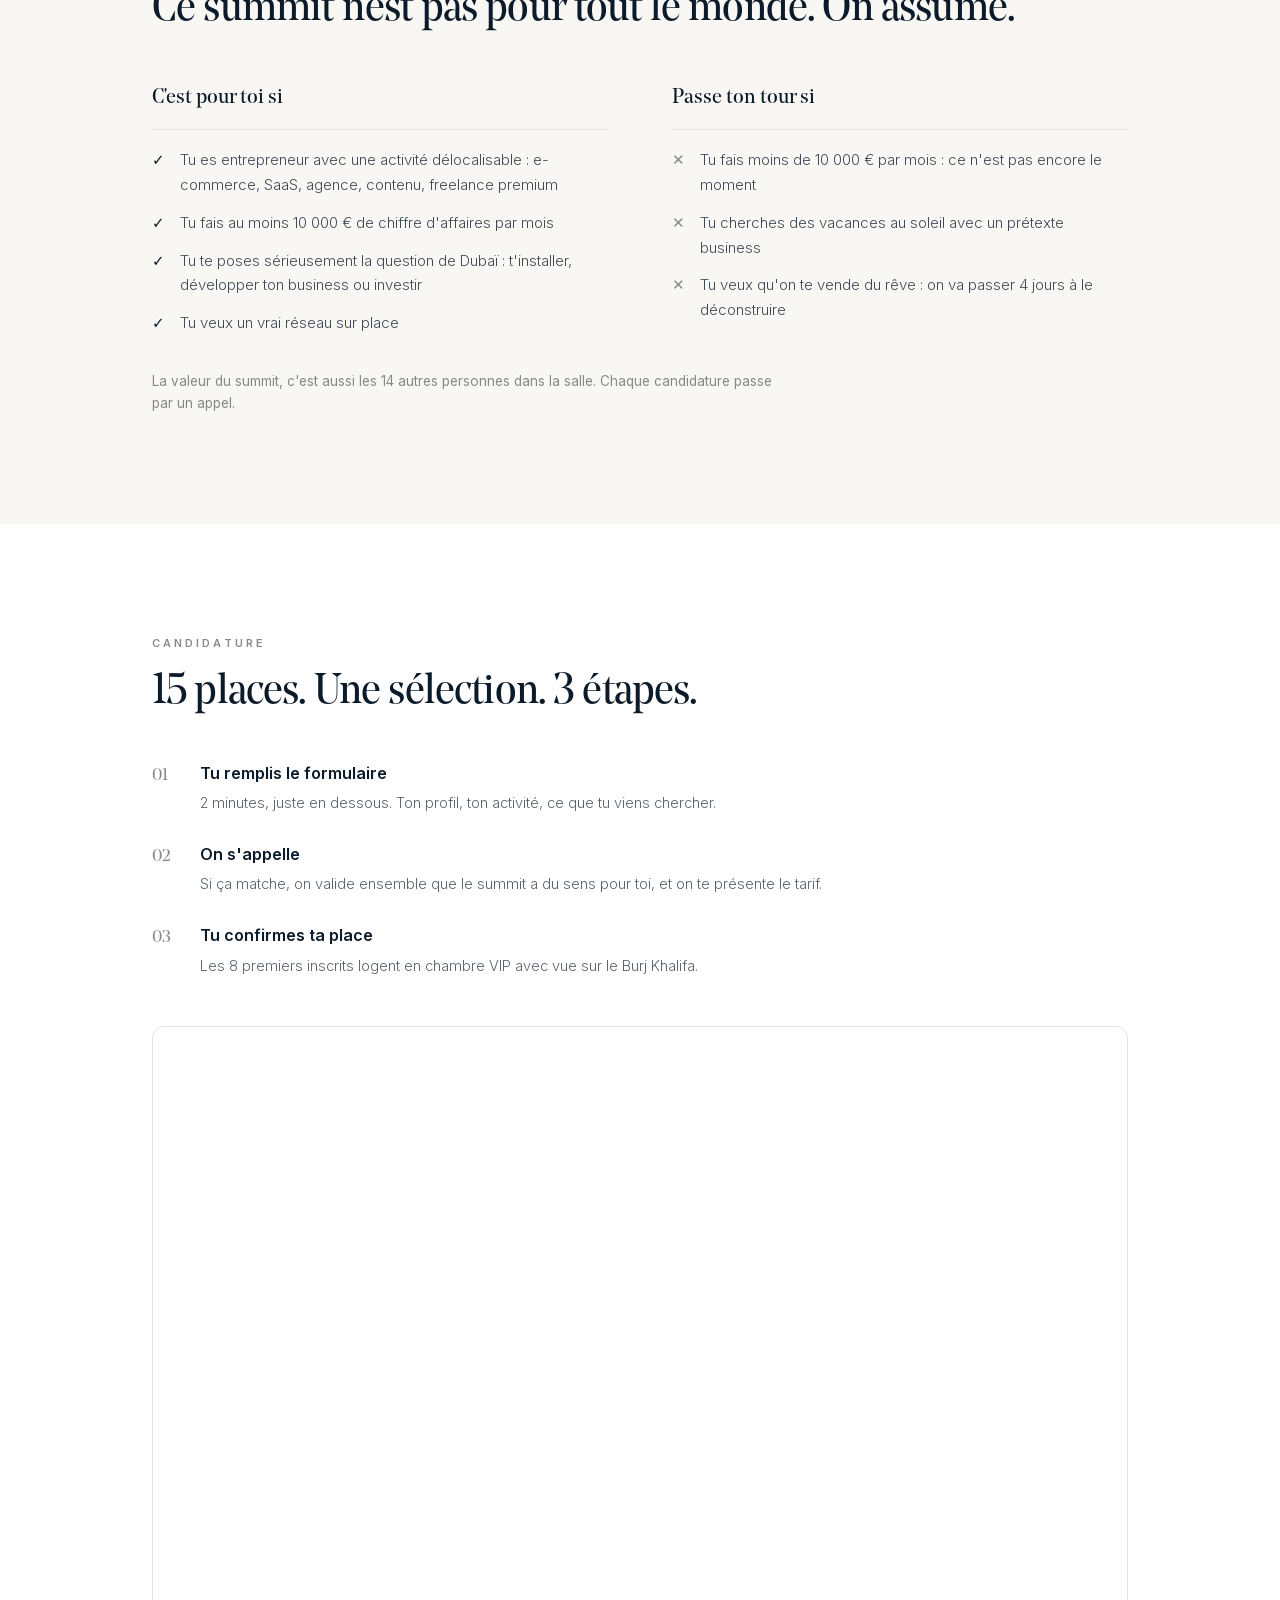
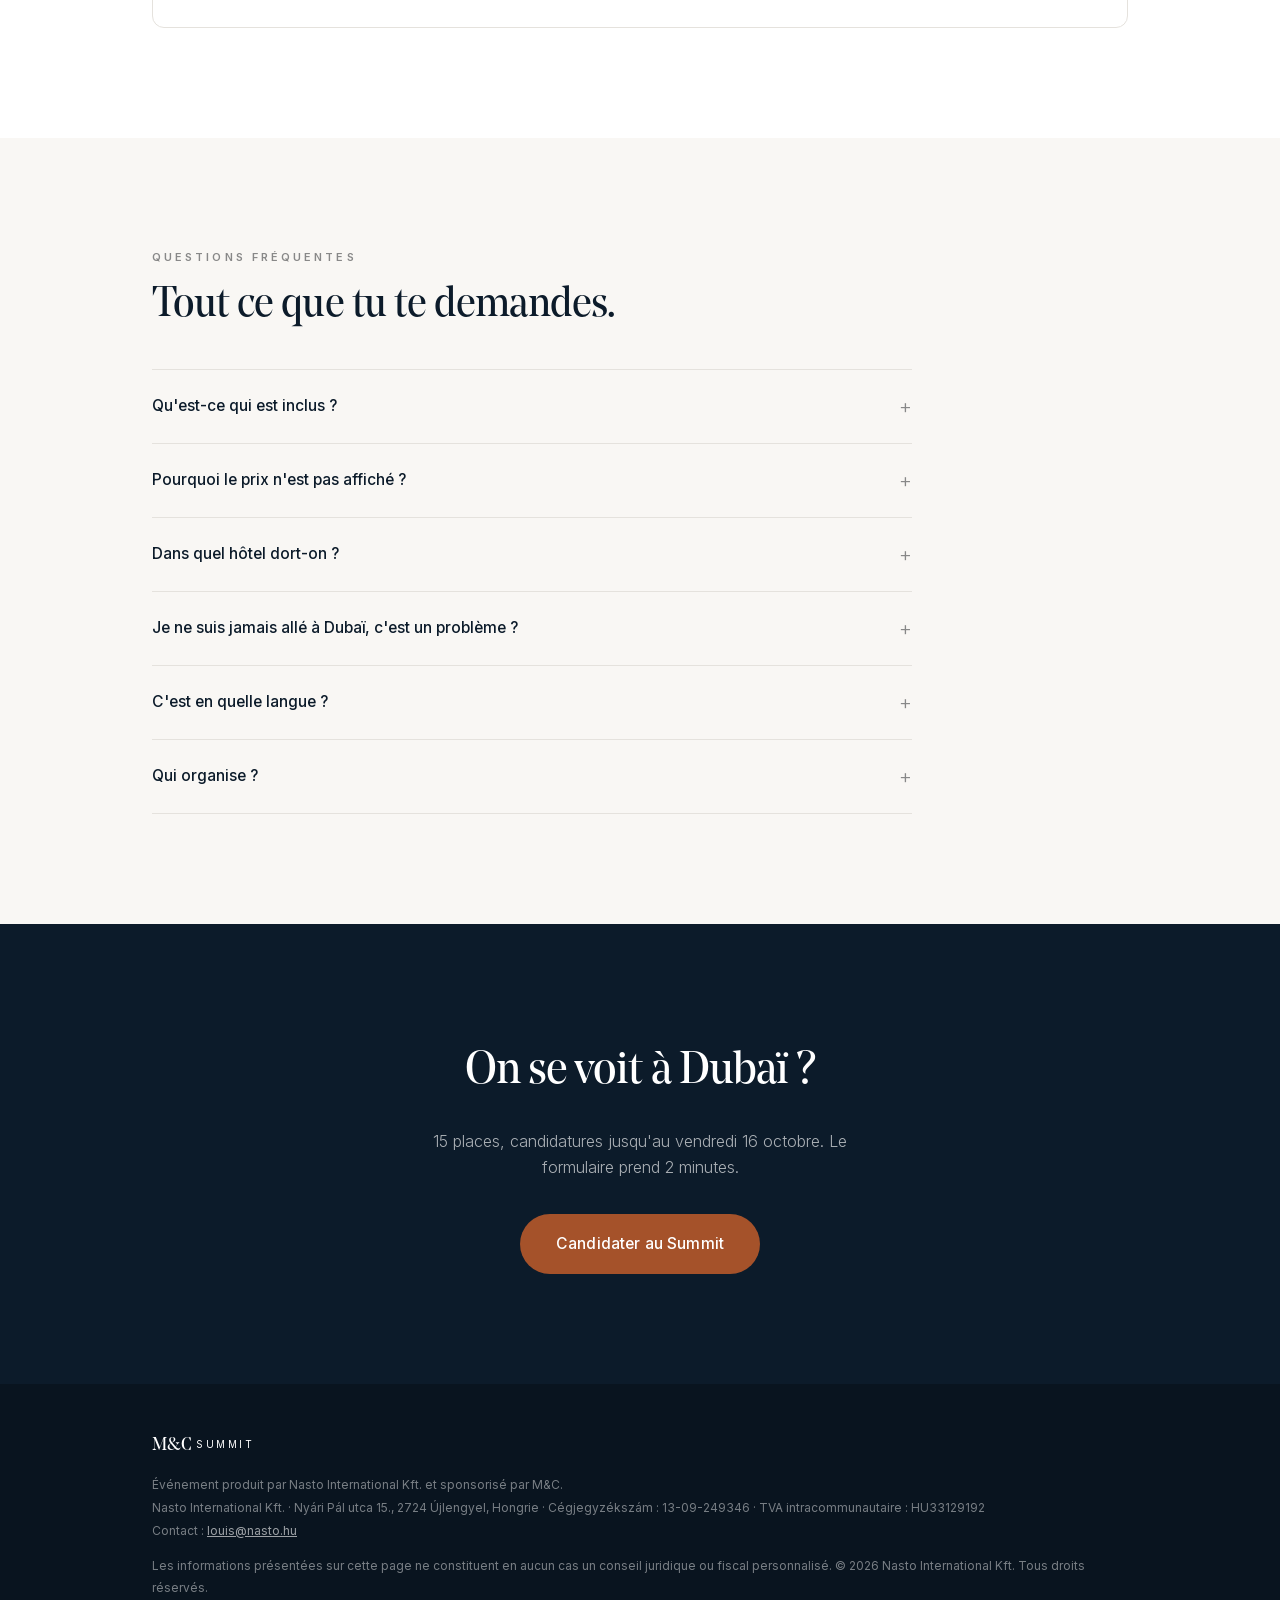
==== commit 374bb3d7: "Landing v2 : hero sombre, copy punchy, stats supprimees, intervenants condenses, programme en carrou" ====
--- a/dubai/index.html
+++ b/dubai/index.html
@@ -4,10 +4,10 @@
 <meta charset="utf-8">
 <meta name="viewport" content="width=device-width, initial-scale=1">
 <title>M&C Summit Dubaï · Du 25 au 28 novembre 2026</title>
-<meta name="description" content="4 jours à Dubaï pour décider si cette ville est faite pour toi. Conférences avec entrepreneurs expatriés, fiscalistes, avocats et investisseurs le matin, la ville et le réseau l'après-midi. 15 places.">
+<meta name="description" content="4 jours à Dubaï avec ceux qui y vivent déjà pour savoir si la ville est faite pour toi. Conférences le matin, la vraie ville le soir. 15 entrepreneurs, pas un de plus.">
 <link rel="canonical" href="https://summit.nasto.hu/dubai/">
 <meta property="og:title" content="M&C Summit Dubaï · Du 25 au 28 novembre 2026">
-<meta property="og:description" content="4 jours pour décider si Dubaï est fait pour toi, avec ceux qui y vivent. 15 entrepreneurs, hôtel 5 étoiles vue Burj Khalifa. Candidatures ouvertes jusqu'au 16 octobre.">
+<meta property="og:description" content="4 jours à Dubaï avec ceux qui y vivent déjà. Conférences le matin, la vraie ville le soir. 15 entrepreneurs, hôtel 5 étoiles vue Burj Khalifa. Candidatures jusqu'au 16 octobre.">
 <meta property="og:type" content="website">
 <meta property="og:url" content="https://summit.nasto.hu/dubai/">
 <meta property="og:image" content="https://summit.nasto.hu/assets/img/og.jpg">
@@ -17,7 +17,7 @@
 <link rel="preload" as="font" type="font/woff2" href="/fonts/NoeDisplay-Regular.woff2" crossorigin>
 <link rel="preload" as="font" type="font/woff2" href="/assets/fonts/inter-latin.woff2" crossorigin>
 <link rel="preload" as="image" href="/assets/img/dubai-hero.jpg">
-<link rel="stylesheet" href="/assets/styles.css">
+<link rel="stylesheet" href="/assets/styles.css?v=3">
 <style>
 @font-face{font-family:'Noe Display';src:url('/fonts/NoeDisplay-Regular.woff2') format('woff2'),url('/fonts/NoeDisplay-Regular.woff') format('woff');font-weight:400;font-style:normal;font-display:swap}
 @font-face{font-family:'Noe Display';src:url('/fonts/NoeDisplay-RegularItalic.woff2') format('woff2'),url('/fonts/NoeDisplay-RegularItalic.woff') format('woff');font-weight:400;font-style:italic;font-display:swap}
@@ -38,12 +38,12 @@
 
 <!-- ============ HERO ============ -->
 <section class="hero">
-  <div class="hero-bg"><img src="/assets/img/dubai-hero.jpg" alt="Skyline de Dubaï au lever du soleil" fetchpriority="high"></div>
+  <div class="hero-bg"><img src="/assets/img/dubai-hero.jpg" alt="Skyline de Dubaï à l'heure bleue" fetchpriority="high"></div>
   <div class="hero-inner">
     <div class="wrap">
-      <div class="eyebrow">Du 25 au 28 novembre 2026 · Dubaï</div>
-      <h1>4 jours pour décider si Dubaï est fait <em>pour toi</em>.</h1>
-      <p class="lead">Conférences le matin avec des entrepreneurs expatriés et les meilleurs experts sur place. La ville, le réseau et les coulisses l'après-midi. 15 entrepreneurs, pas un de plus.</p>
+      <div class="eyebrow">25 → 28 novembre 2026 · Dubaï</div>
+      <h1>4 jours pour savoir si Dubaï est fait <em>pour toi</em>.</h1>
+      <p class="lead">Avec ceux qui y vivent déjà. Conférences le matin, la vraie ville le soir. 15 entrepreneurs, zéro touriste.</p>
       <div class="hero-ctas">
         <a class="btn" href="#formulaire">Candidater au Summit</a>
       </div>
@@ -69,113 +69,86 @@
 <section class="story" id="histoire">
   <div class="wrap">
     <div class="eyebrow">L'histoire</div>
-    <h2 class="title">La guerre a-t-elle tué Dubaï&nbsp;?</h2>
+    <h2 class="title">La guerre a tué Dubaï&nbsp;? Pas du tout.</h2>
     <div class="story-grid">
       <div class="story-text">
-        <p>En mars 2026, on devait organiser le premier M&amp;C Summit à Dubaï. Tout était prêt. <strong>13 entrepreneurs avaient déjà payé leur place.</strong> La guerre a éclaté, et on a tout annulé.</p>
-        <p>Depuis, on me pose la même question chaque semaine&nbsp;: «&nbsp;Dubaï, c'est fini&nbsp;?&nbsp;»</p>
-        <p>La réalité que je vois chez mes clients dit l'inverse. Les demandes d'accompagnement vers Dubaï n'ont jamais été aussi nombreuses, et sur les dizaines de clients installés là-bas, quasiment aucun n'est reparti. Ce qui a changé, c'est le bruit&nbsp;: plus de mythes, plus de vendeurs de rêve. Et la seule vraie question n'est jamais posée&nbsp;: <strong>est-ce que Dubaï est fait pour toi&nbsp;?</strong></p>
-        <p>C'est exactement ce que ce summit te permet de trancher. En 4 jours, sur place, avec notre réseau.</p>
-        <div class="pull">«&nbsp;Malgré la guerre, Dubaï reste la destination numéro 1 dans la tête des entrepreneurs français. On y retourne en novembre.&nbsp;»</div>
-      </div>
-      <div class="story-img"><img src="/assets/img/dubai-night.jpg" alt="Dubaï au crépuscule, Sheikh Zayed Road" loading="lazy"></div>
-    </div>
-  </div>
-</section>
-
-<!-- ============ STATS ============ -->
-<section class="stats">
-  <div class="wrap">
-    <div class="stats-grid">
-      <div><div class="stat-num">350+</div><div class="stat-label">entrepreneurs accompagnés depuis 2025</div></div>
-      <div><div class="stat-num">10+</div><div class="stat-label">clients installés à Dubaï</div></div>
-      <div><div class="stat-num">100k+</div><div class="stat-label">abonnés cumulés sur nos réseaux</div></div>
-      <div><div class="stat-num">15</div><div class="stat-label">places pour cette édition</div></div>
-    </div>
-  </div>
-</section>
-
-<!-- ============ PROGRAMME ============ -->
+        <p>En mars, ce summit devait avoir lieu. <strong>13 entrepreneurs avaient déjà payé leur place.</strong> La guerre a éclaté, on a tout annulé.</p>
+        <p>Depuis, on me pose la même question chaque semaine&nbsp;: «&nbsp;Dubaï, c'est mort&nbsp;?&nbsp;» Mes clients installés là-bas ne sont pas rentrés. Et les demandes n'ont jamais été aussi fortes.</p>
+        <p>Le vrai sujet n'a jamais été la guerre. C'est&nbsp;: <strong>est-ce que Dubaï est fait pour toi&nbsp;?</strong> Pas pour l'influenceur qui te vend du rêve. Pour toi. C'est ça qu'on vient trancher en 4 jours.</p>
+      </div>
+      <div class="story-img"><img src="/assets/img/dubai-sunrise.jpg" alt="Skyline de Dubaï au lever du soleil" loading="lazy"></div>
+    </div>
+    <div class="section-cta"><a class="btn" href="#formulaire">Je candidate</a></div>
+  </div>
+</section>
+
+<!-- ============ PROGRAMME (carrousel) ============ -->
 <section class="programme" id="programme">
   <div class="wrap">
     <div class="eyebrow">Le programme</div>
-    <h2 class="title">Le matin tu comprends, l'après-midi tu vis la ville.</h2>
-    <div class="days">
-      <div class="day">
-        <div class="d-tag">Mercredi 25</div>
-        <div>
+    <h2 class="title">4 jours à vivre Dubaï comme si tu y étais déjà installé.</h2>
+    <p class="lead">Le parfait mix&nbsp;: conférences le matin, la ville et le réseau le soir. Swipe pour voir chaque jour.</p>
+    <div class="carousel">
+      <div class="ptrack" id="ptrack">
+        <article class="pcard">
+          <div class="d-tag">Mercredi 25</div>
           <h3>Arrivée &amp; immersion</h3>
           <ul>
-            <li>Check-in à l'hôtel <em>(5 étoiles, plein centre, vue Burj Khalifa)</em></li>
+            <li>Check-in à l'hôtel <em>(5 étoiles, vue Burj Khalifa)</em></li>
             <li>Welcome drink et dîner d'ouverture sur rooftop</li>
             <li>Dubaï by night</li>
           </ul>
-        </div>
-      </div>
-      <div class="day">
-        <div class="d-tag">Jeudi 26</div>
-        <div>
+        </article>
+        <article class="pcard">
+          <div class="d-tag">Jeudi 26</div>
           <h3>Comprendre Dubaï</h3>
           <ul>
-            <li>Conférences&nbsp;: la vision 2040, et entreprendre à Dubaï par des expatriés qui y réalisent plusieurs millions par an</li>
-            <li>Burj Khalifa et Downtown, photographe professionnel</li>
-            <li>Temps libre&nbsp;: piscine, spa, networking</li>
+            <li>Conférences&nbsp;: la vision 2040 et des expatriés qui font plusieurs millions par an</li>
+            <li>Burj Khalifa &amp; Downtown, photographe pro</li>
+            <li>Spa, piscine, networking</li>
           </ul>
-        </div>
-      </div>
-      <div class="day">
-        <div class="d-tag">Vendredi 27</div>
-        <div>
-          <h3>S'expatrier proprement</h3>
+        </article>
+        <article class="pcard">
+          <div class="d-tag">Vendredi 27</div>
+          <h3>S'installer proprement</h3>
           <ul>
-            <li>Conférences avec des experts franco-émiratis <em>(avocats, fiscalistes)</em>, et le guest surprise</li>
-            <li>Yacht privatisé au coucher du soleil avec des dizaines d'entrepreneurs du réseau</li>
+            <li>Experts franco-émiratis <em>(avocats, fiscalistes)</em> et le guest surprise</li>
+            <li>Yacht privatisé au coucher du soleil</li>
             <li>Dîner chic et soirée</li>
           </ul>
-        </div>
-      </div>
-      <div class="day">
-        <div class="d-tag">Samedi 28</div>
-        <div>
+        </article>
+        <article class="pcard">
+          <div class="d-tag">Samedi 28</div>
           <h3>Business, patrimoine &amp; désert</h3>
           <ul>
-            <li>Conférences&nbsp;: structurer son business <em>(freezone, banque, TVA)</em>, patrimoine et investissement</li>
-            <li>Closing circle&nbsp;: bilan et prochaines étapes</li>
+            <li>Structurer son business&nbsp;: freezone, banque, TVA, patrimoine</li>
+            <li>Bilan et prochaines étapes</li>
             <li>Road trip en 4x4 dans le désert</li>
           </ul>
+        </article>
+      </div>
+      <div class="carousel-foot">
+        <span class="swipe-hint">Swipe →</span>
+        <div class="carousel-nav">
+          <button type="button" id="prog-prev" aria-label="Jour précédent">‹</button>
+          <button type="button" id="prog-next" aria-label="Jour suivant">›</button>
         </div>
       </div>
     </div>
-    <p class="prog-note">Le programme détaillé, le nom de l'hôtel et la liste des intervenants sont communiqués aux participants sélectionnés.</p>
-  </div>
-</section>
-
-<!-- ============ INTERVENANTS ============ -->
+    <div class="section-cta"><a class="btn" href="#formulaire">Candidater au Summit</a></div>
+  </div>
+</section>
+
+<!-- ============ INTERVENANTS (encoche) ============ -->
 <section class="guests" id="guests">
   <div class="wrap">
-    <div class="eyebrow">Les intervenants</div>
-    <h2 class="title">Des noms qu'on n'écrira pas sur une page publique.</h2>
-    <p class="lead">C'est un événement privé, et nos intervenants viennent justement parce que ça le reste.</p>
-    <div class="guest-cards">
-      <div class="gcard">
-        <h3>Entrepreneurs expatriés</h3>
-        <p>Des Français installés à Dubaï qui réalisent plusieurs millions par an. Ce qui a marché, ce qui a raté, ce qu'ils referaient autrement.</p>
-      </div>
-      <div class="gcard">
-        <h3>Experts locaux</h3>
-        <p>Avocats, fiscalistes, banquiers privés, investisseurs immobiliers. Des profils qui opèrent sur place au quotidien, y compris pour les Golden Visa.</p>
-      </div>
-      <div class="gcard">
-        <h3>Notre réseau sur place</h3>
-        <p>Des dizaines d'entrepreneurs de l'écosystème M&amp;C vivant à Dubaï. Tu repars avec un vrai carnet d'adresses.</p>
-      </div>
-    </div>
     <div class="mystere">
       <div>
-        <h3>Un guest surprise que tu connais forcément.</h3>
-        <p>Un entrepreneur français de tout premier plan nous fait l'honneur d'intervenir. Son nom ne sera jamais rendu public&nbsp;: les participants le découvrent sur place.</p>
-      </div>
-      <a class="btn" href="#formulaire">Je veux être dans la salle</a>
+        <div class="eyebrow on-dark" style="color:rgba(255,255,255,.55)">Les intervenants</div>
+        <h3 style="margin-top:12px">Des intervenants d'exception, et un guest que tu connais forcément.</h3>
+        <p>Entrepreneurs expatriés, avocats, fiscalistes, investisseurs sur place, et un guest surprise de premier plan. Les noms, on les garde pour la salle.</p>
+      </div>
+      <a class="btn" href="#formulaire">Je veux y être</a>
     </div>
   </div>
 </section>
@@ -184,27 +157,27 @@
 <section class="fit" id="pour-qui">
   <div class="wrap">
     <div class="eyebrow">Le filtre</div>
-    <h2 class="title">Ce summit n'est pas fait pour tout le monde. On assume.</h2>
+    <h2 class="title">Ce summit n'est pas pour tout le monde. On assume.</h2>
     <div class="fit-grid">
       <div class="fit-col yes">
-        <h3>C'est fait pour toi si</h3>
+        <h3>C'est pour toi si</h3>
         <ul>
           <li>Tu es entrepreneur avec une activité délocalisable&nbsp;: e-commerce, SaaS, agence, contenu, freelance premium</li>
-          <li>Tu génères au moins 10&nbsp;000&nbsp;€ de chiffre d'affaires par mois</li>
-          <li>Tu te poses sérieusement la question de Dubaï&nbsp;: expatriation, business ou investissement</li>
-          <li>Tu veux un réseau sur place&nbsp;: entrepreneurs, experts, partenaires</li>
+          <li>Tu fais au moins 10&nbsp;000&nbsp;€ de chiffre d'affaires par mois</li>
+          <li>Tu te poses sérieusement la question de Dubaï&nbsp;: t'installer, développer ton business ou investir</li>
+          <li>Tu veux un vrai réseau sur place</li>
         </ul>
       </div>
       <div class="fit-col no">
         <h3>Passe ton tour si</h3>
         <ul>
-          <li>Tu fais moins de 10&nbsp;000&nbsp;€ par mois&nbsp;: ce n'est pas encore le bon moment pour toi</li>
+          <li>Tu fais moins de 10&nbsp;000&nbsp;€ par mois&nbsp;: ce n'est pas encore le moment</li>
           <li>Tu cherches des vacances au soleil avec un prétexte business</li>
-          <li>Tu veux qu'on te vende du rêve&nbsp;: on va justement passer 4 jours à le déconstruire</li>
+          <li>Tu veux qu'on te vende du rêve&nbsp;: on va passer 4 jours à le déconstruire</li>
         </ul>
       </div>
     </div>
-    <p class="fit-note">Ce filtre existe pour une raison simple&nbsp;: la valeur du summit, c'est aussi les 14 autres personnes dans la salle. Chaque candidature passe par un appel de sélection.</p>
+    <p class="fit-note">La valeur du summit, c'est aussi les 14 autres personnes dans la salle. Chaque candidature passe par un appel.</p>
   </div>
 </section>
 
@@ -212,35 +185,24 @@
 <section class="apply" id="candidature">
   <div class="wrap">
     <div class="eyebrow">Candidature</div>
-    <h2 class="title">15 places. Une sélection. Trois étapes.</h2>
-    <div class="apply-grid">
-      <ol class="steps">
-        <li>
-          <h4>Tu remplis le formulaire</h4>
-          <p>2 minutes, juste en dessous. Ton profil, ton activité, ce que tu viens chercher.</p>
-        </li>
-        <li>
-          <h4>On s'appelle</h4>
-          <p>Si ton profil correspond, on valide ensemble que le summit a du sens pour toi, et on te présente le tarif et les modalités.</p>
-        </li>
-        <li>
-          <h4>Tu confirmes ta place</h4>
-          <p>Les 8 premiers inscrits logent en chambre VIP avec vue sur le Burj Khalifa.</p>
-        </li>
-      </ol>
-      <div class="apply-facts">
-        <dl>
-          <div><dt>Dates</dt><dd>Du mercredi 25 au samedi 28 novembre 2026</dd></div>
-          <div><dt>Format</dt><dd>3 nuits, 4 jours, 15 entrepreneurs</dd></div>
-          <div><dt>Hébergement</dt><dd>Hôtel 5 étoiles, plein centre, vue Burj Khalifa</dd></div>
-          <div><dt>Sur place</dt><dd>Tout est organisé&nbsp;: hébergement, repas, activités, transferts. Vols à ta charge.</dd></div>
-          <div><dt>Clôture</dt><dd>Vendredi 16 octobre 2026</dd></div>
-        </dl>
-      </div>
-    </div>
+    <h2 class="title">15 places. Une sélection. 3 étapes.</h2>
+    <ol class="steps" style="margin-top:44px;max-width:720px">
+      <li>
+        <h4>Tu remplis le formulaire</h4>
+        <p>2 minutes, juste en dessous. Ton profil, ton activité, ce que tu viens chercher.</p>
+      </li>
+      <li>
+        <h4>On s'appelle</h4>
+        <p>Si ça matche, on valide ensemble que le summit a du sens pour toi, et on te présente le tarif.</p>
+      </li>
+      <li>
+        <h4>Tu confirmes ta place</h4>
+        <p>Les 8 premiers inscrits logent en chambre VIP avec vue sur le Burj Khalifa.</p>
+      </li>
+    </ol>
     <div class="tf-slot" id="formulaire">
       <div class="tf-fallback" id="tf-fallback">
-        <p>Le formulaire de candidature se charge ici.<br>S'il ne s'affiche pas, écris-nous directement&nbsp;: <a href="mailto:louis@nasto.hu?subject=Candidature%20M%26C%20Summit%20Duba%C3%AF">louis@nasto.hu</a></p>
+        <p>Le formulaire de candidature se charge ici.<br>S'il ne s'affiche pas, écris-nous&nbsp;: <a href="mailto:louis@nasto.hu?subject=Candidature%20M%26C%20Summit%20Duba%C3%AF">louis@nasto.hu</a></p>
       </div>
     </div>
   </div>
@@ -254,22 +216,22 @@
     <div class="faq-list">
       <details class="faq-item">
         <summary>Qu'est-ce qui est inclus&nbsp;?</summary>
-        <div class="a">Tout sur place&nbsp;: les 3 nuits d'hôtel 5 étoiles, les repas, les conférences, les activités (yacht, désert, restaurants, dont une table étoilée) et les transferts. Les vols restent à ta charge&nbsp;: tu choisis ta compagnie, tes horaires et ta classe.</div>
-      </details>
-      <details class="faq-item">
-        <summary>Pourquoi le prix n'est-il pas affiché&nbsp;?</summary>
-        <div class="a">Parce que c'est un événement à 15 places qui fonctionne par candidature. Le tarif et les modalités te sont présentés lors de l'appel de sélection, une fois qu'on a validé ensemble que le summit a du sens pour ton profil.</div>
+        <div class="a">Tout sur place&nbsp;: les 3 nuits d'hôtel 5 étoiles, les repas, les conférences, les activités (yacht, désert, restaurants, dont une table étoilée) et les transferts. Les vols restent à ta charge&nbsp;: tu choisis ta compagnie et tes horaires.</div>
+      </details>
+      <details class="faq-item">
+        <summary>Pourquoi le prix n'est pas affiché&nbsp;?</summary>
+        <div class="a">Parce que c'est un événement à 15 places qui fonctionne par candidature. Le tarif et les modalités te sont présentés lors de l'appel de sélection, une fois qu'on a validé que le summit a du sens pour ton profil.</div>
       </details>
       <details class="faq-item">
         <summary>Dans quel hôtel dort-on&nbsp;?</summary>
-        <div class="a">Un hôtel 5 étoiles en plein centre, avec vue sur le Burj Khalifa. Volontairement intimiste et privilégié, loin des grands hôtels de séminaire. Le nom est communiqué aux participants confirmés.</div>
+        <div class="a">Un 5 étoiles en plein centre, vue sur le Burj Khalifa. Volontairement intimiste, loin des gros hôtels de séminaire. Le nom est communiqué aux participants confirmés.</div>
       </details>
       <details class="faq-item">
         <summary>Je ne suis jamais allé à Dubaï, c'est un problème&nbsp;?</summary>
-        <div class="a">C'est même le meilleur profil. Le summit est conçu pour te faire vivre la ville comme si tu y étais installé, et t'éviter l'erreur la plus chère qui existe&nbsp;: t'expatrier dans une ville où tu n'as jamais mis les pieds. Et si tu n'as pas de projet d'expatriation, le réseau et le marché de Dubaï valent le déplacement à eux seuls.</div>
-      </details>
-      <details class="faq-item">
-        <summary>En quelle langue se déroule le summit&nbsp;?</summary>
+        <div class="a">C'est même le meilleur profil. Le summit te fait vivre la ville comme si tu y étais déjà installé, et t'évite l'erreur la plus chère&nbsp;: t'expatrier dans une ville où tu n'as jamais mis les pieds. Et sans projet d'expatriation, le réseau et le marché de Dubaï valent le déplacement.</div>
+      </details>
+      <details class="faq-item">
+        <summary>C'est en quelle langue&nbsp;?</summary>
         <div class="a">En français. Les intervenants sont français ou francophones.</div>
       </details>
       <details class="faq-item">
@@ -284,7 +246,7 @@
 <section class="final">
   <div class="wrap">
     <h2>On se voit à Dubaï&nbsp;?</h2>
-    <p>15 places, clôture des candidatures le vendredi 16 octobre. Le formulaire prend 2 minutes.</p>
+    <p>15 places, candidatures jusqu'au vendredi 16 octobre. Le formulaire prend 2 minutes.</p>
     <a class="btn" href="#formulaire">Candidater au Summit</a>
   </div>
 </section>
@@ -327,9 +289,20 @@
   s.hidden = false;
 })();
 
+/* ===== Carrousel programme ===== */
+(function(){
+  var track = document.getElementById('ptrack');
+  if(!track) return;
+  function step(){ var c = track.querySelector('.pcard'); return c ? c.getBoundingClientRect().width + 18 : 320; }
+  var prev = document.getElementById('prog-prev');
+  var next = document.getElementById('prog-next');
+  if(prev) prev.addEventListener('click', function(){ track.scrollBy({left: -step(), behavior: 'smooth'}); });
+  if(next) next.addEventListener('click', function(){ track.scrollBy({left: step(), behavior: 'smooth'}); });
+})();
+
 /* ===== Pixel Meta, charge uniquement apres consentement.
-   PageView ici (audience de retargeting). L'evenement Lead est envoye
-   par la page /dubai/merci/, atteinte uniquement apres completion du Typeform. ===== */
+   PageView ici (audience de retargeting). Le Lead part a la completion
+   totale du formulaire (callback onSubmit), avec dedup cote page merci. ===== */
 function loadPixel(){
   if(window.fbq) return;
   !function(f,b,e,v,n,t,s){if(f.fbq)return;n=f.fbq=function(){n.callMethod?
@@ -360,9 +333,7 @@
   });
 })();
 
-/* ===== Typeform embed via SDK. onSubmit se declenche uniquement a la
-   completion totale du formulaire : c'est la qu'on envoie l'evenement Lead.
-   L'ecran de fin du Typeform redirige en plus vers /dubai/merci/. ===== */
+/* ===== Typeform embed via SDK. onSubmit = completion totale = Lead. ===== */
 (function(){
   if(!TYPEFORM_ID) return;
   var slot = document.getElementById('formulaire');
--- a/assets/styles.css
+++ b/assets/styles.css
@@ -75,18 +75,29 @@
 .stat-num{font-family:'Noe Display',Georgia,serif;font-size:clamp(30px,4.5vw,44px);color:#fff}
 .stat-label{margin-top:8px;font-size:12.5px;color:rgba(255,255,255,.55);letter-spacing:.02em}
 
-/* ---------- Programme ---------- */
-.programme{background:var(--stone)}
-.days{margin-top:48px;display:grid;gap:0;border-top:1px solid var(--line)}
-.day{padding:32px 0;border-bottom:1px solid var(--line);display:grid;gap:14px}
-@media(min-width:800px){.day{grid-template-columns:200px 1fr;gap:40px;align-items:start}}
-.day .d-tag{font-size:11px;font-weight:600;letter-spacing:.24em;text-transform:uppercase;color:var(--mute);padding-top:6px}
-.day h3{font-family:'Noe Display',Georgia,serif;font-weight:400;font-size:21px}
-.day ul{margin-top:12px;list-style:none}
-.day li{position:relative;padding-left:20px;margin-top:8px;font-size:15px;color:rgba(12,27,42,.75);font-weight:300}
-.day li::before{content:"";position:absolute;left:0;top:11px;width:5px;height:1px;background:var(--navy)}
-.day li em{color:var(--mute);font-style:normal;font-size:13.5px}
-.prog-note{margin-top:26px;font-size:13.5px;color:var(--mute)}
+/* ---------- Boutons centres sous sections ---------- */
+.section-cta{margin-top:40px;text-align:center}
+
+/* ---------- Programme (carrousel) ---------- */
+.programme{background:var(--stone);overflow:hidden}
+.carousel{margin-top:44px;position:relative}
+.ptrack{display:flex;gap:18px;overflow-x:auto;scroll-snap-type:x mandatory;-webkit-overflow-scrolling:touch;padding:4px 0 10px;scrollbar-width:none;scroll-padding-left:0}
+.ptrack::-webkit-scrollbar{display:none}
+.pcard{flex:0 0 85%;scroll-snap-align:start;background:var(--white);border:1px solid var(--line);border-radius:16px;padding:28px}
+@media(min-width:720px){.pcard{flex:0 0 46%}}
+@media(min-width:1040px){.pcard{flex:0 0 31.5%}}
+.pcard .d-tag{font-size:11px;font-weight:600;letter-spacing:.22em;text-transform:uppercase;color:var(--orange)}
+.pcard h3{margin-top:12px;font-family:'Noe Display',Georgia,serif;font-weight:400;font-size:21px}
+.pcard ul{margin-top:16px;list-style:none}
+.pcard li{position:relative;padding-left:20px;margin-top:11px;font-size:14.5px;color:rgba(12,27,42,.78);font-weight:300;line-height:1.5}
+.pcard li::before{content:"";position:absolute;left:0;top:10px;width:6px;height:6px;border-radius:50%;background:var(--orange)}
+.pcard li em{color:var(--mute);font-style:normal}
+.carousel-foot{margin-top:22px;display:flex;align-items:center;justify-content:space-between;gap:16px}
+.swipe-hint{font-size:12.5px;letter-spacing:.14em;text-transform:uppercase;color:var(--mute)}
+.carousel-nav{display:flex;gap:10px}
+.carousel-nav button{width:44px;height:44px;border-radius:50%;border:1px solid var(--line);background:var(--white);color:var(--navy);font-size:18px;cursor:pointer;display:flex;align-items:center;justify-content:center;transition:background .15s}
+.carousel-nav button:hover{background:var(--stone)}
+.prog-note{margin-top:28px;font-size:13.5px;color:var(--mute)}
 
 /* ---------- Intervenants ---------- */
 .guests{background:var(--white)}
@@ -125,7 +136,9 @@
 .apply-facts dt{font-size:11px;font-weight:600;letter-spacing:.18em;text-transform:uppercase;color:var(--mute);padding-top:3px}
 .apply-facts dd{font-size:15px;color:var(--navy)}
 #formulaire{scroll-margin-top:76px}
-.tf-slot{margin-top:48px;border:1px solid var(--line);border-radius:12px;min-height:520px;overflow:hidden;background:var(--white)}
+.tf-slot{margin-top:48px;border:1px solid var(--line);border-radius:12px;overflow:hidden;background:var(--white)}
+#tf-container{width:100%;height:600px}
+#tf-container .tf-v1-widget,#tf-container iframe{width:100%!important;height:100%!important;border:0!important}
 .tf-fallback{padding:56px 28px;text-align:center;color:var(--mute);font-size:15px}
 .tf-fallback a{color:var(--navy);font-weight:600}
 
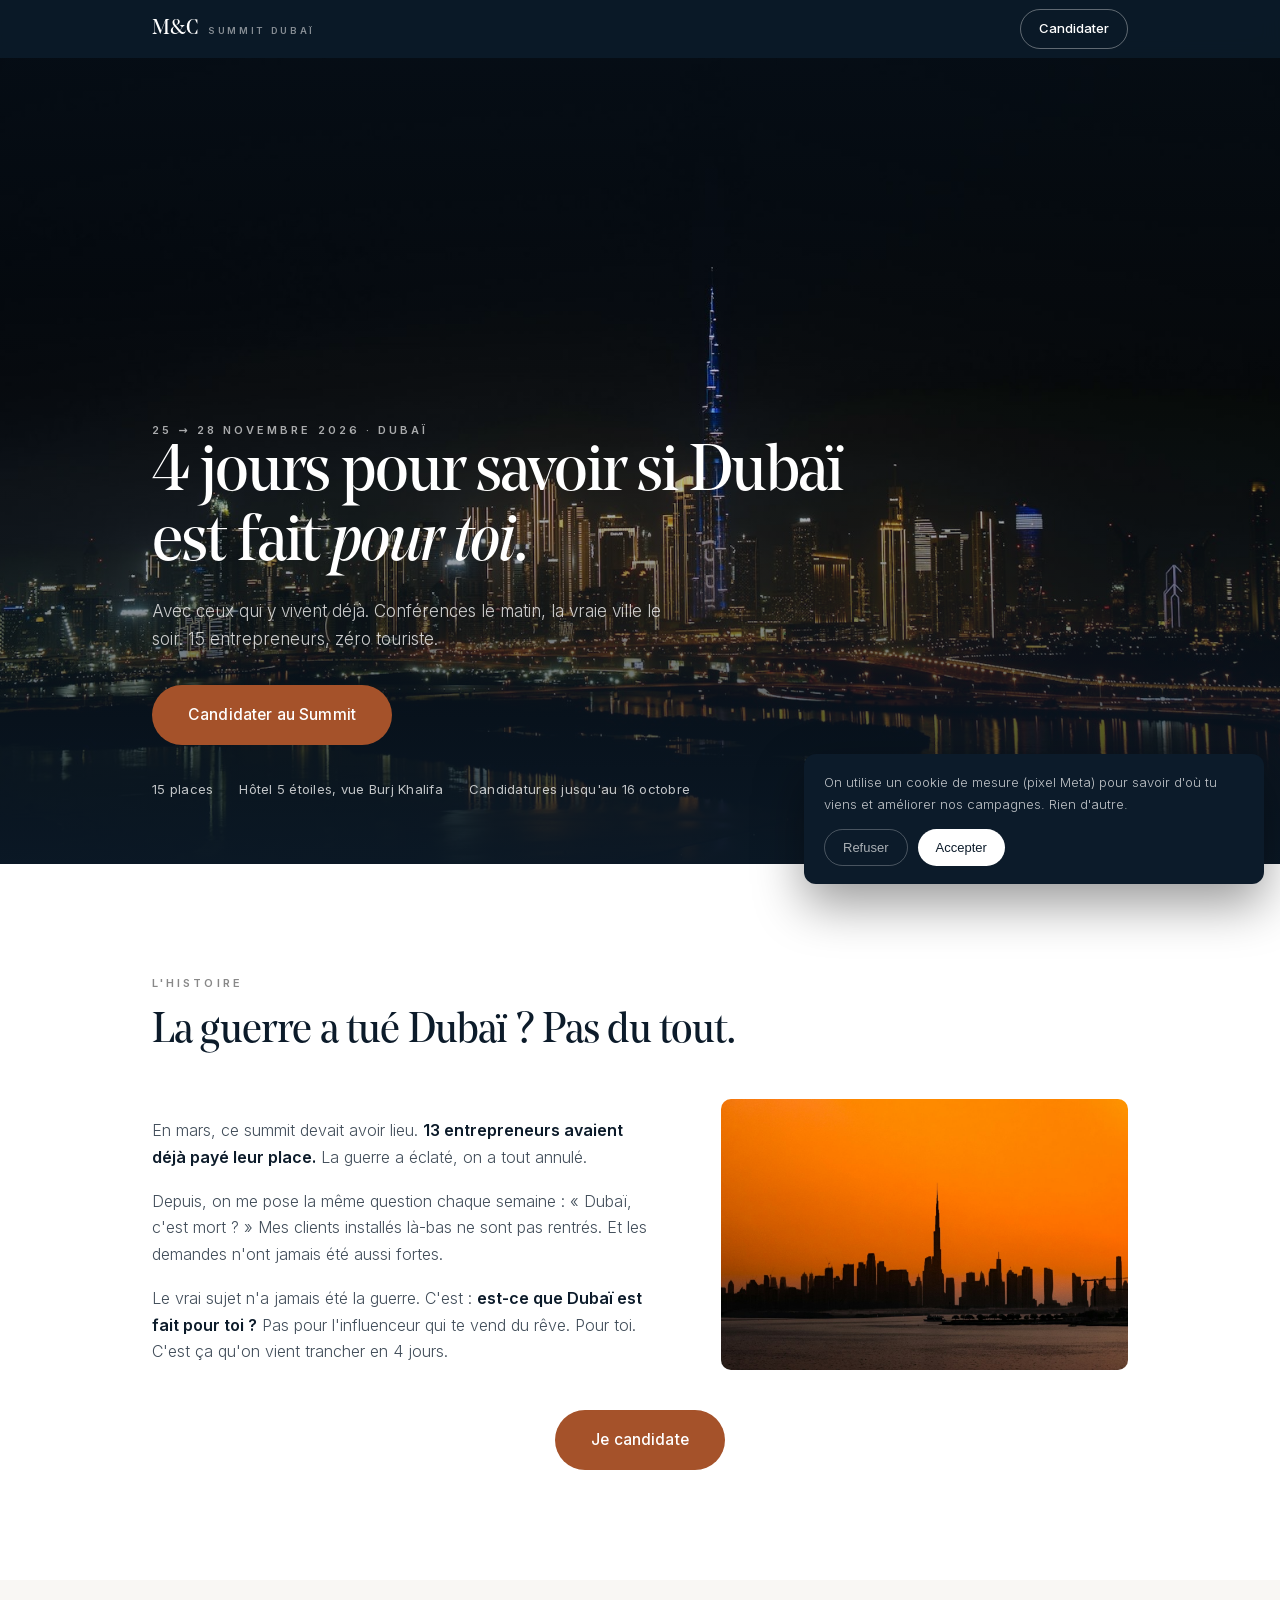
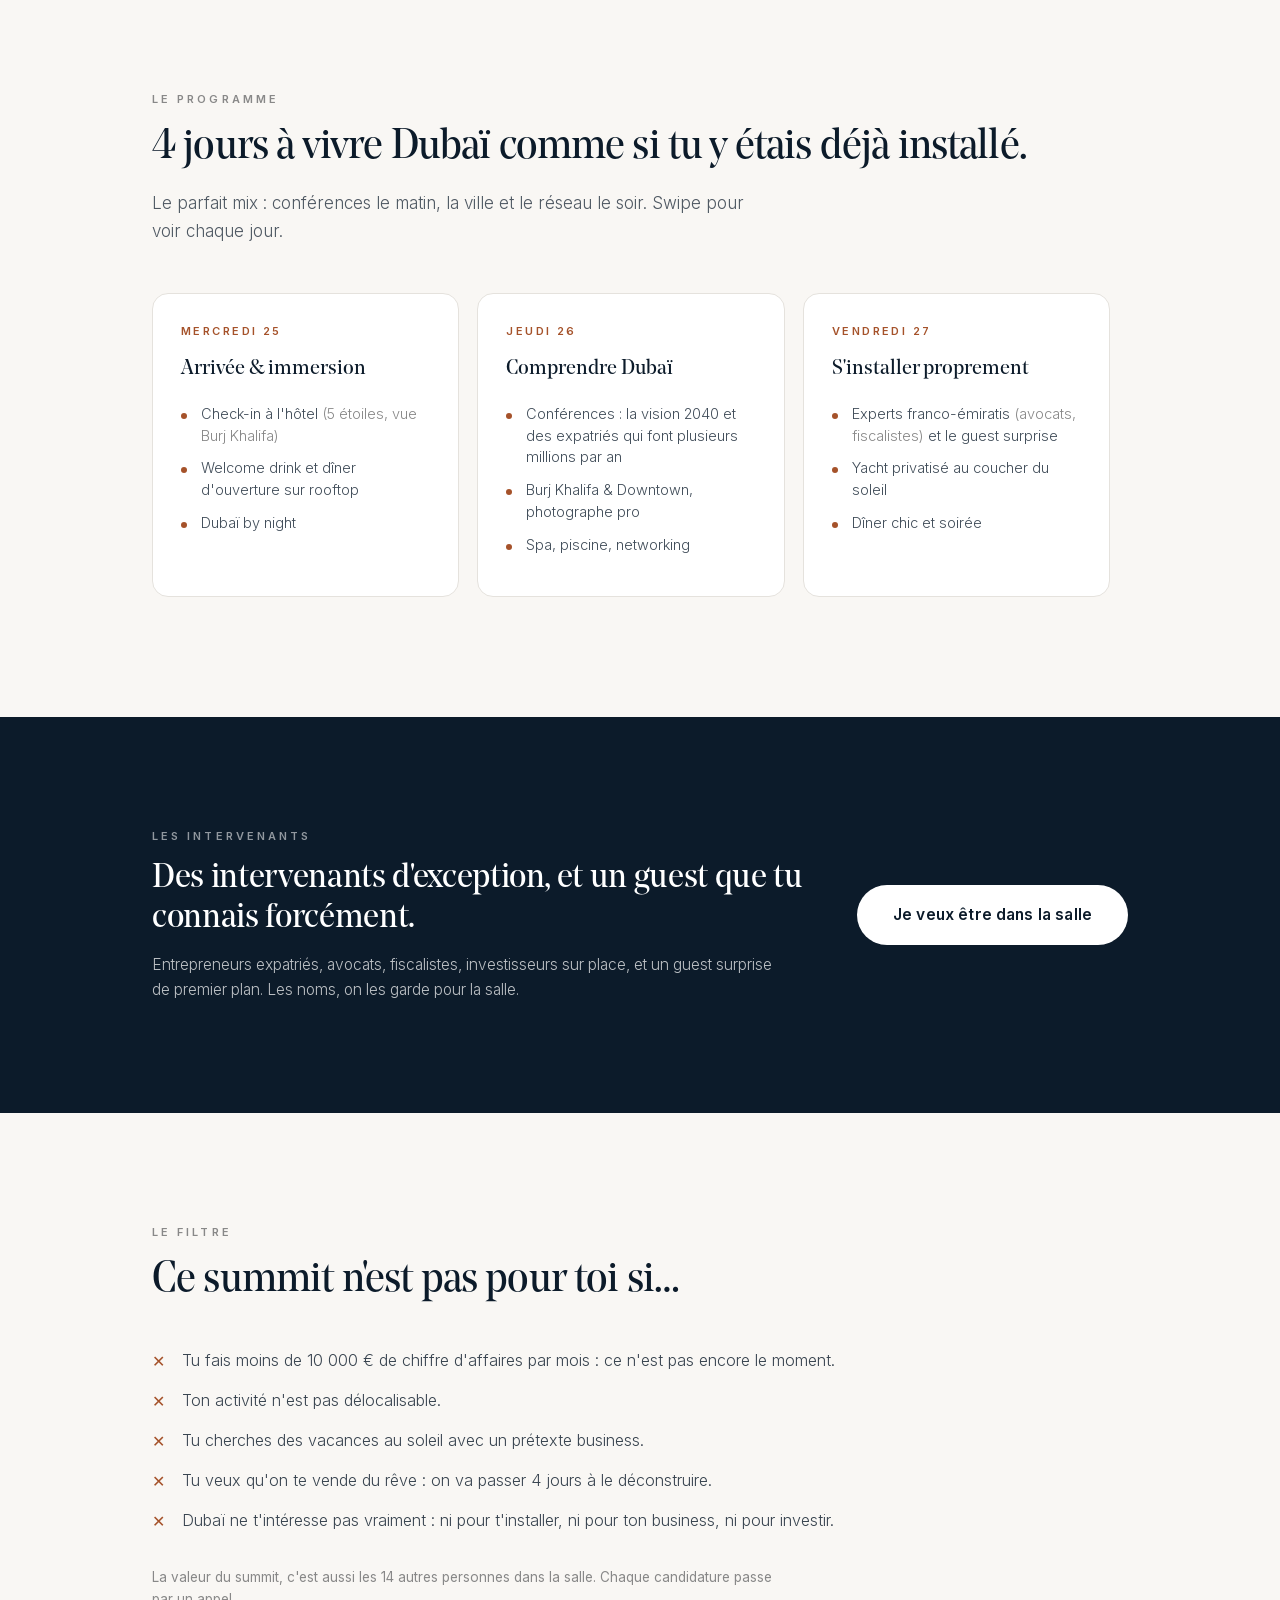
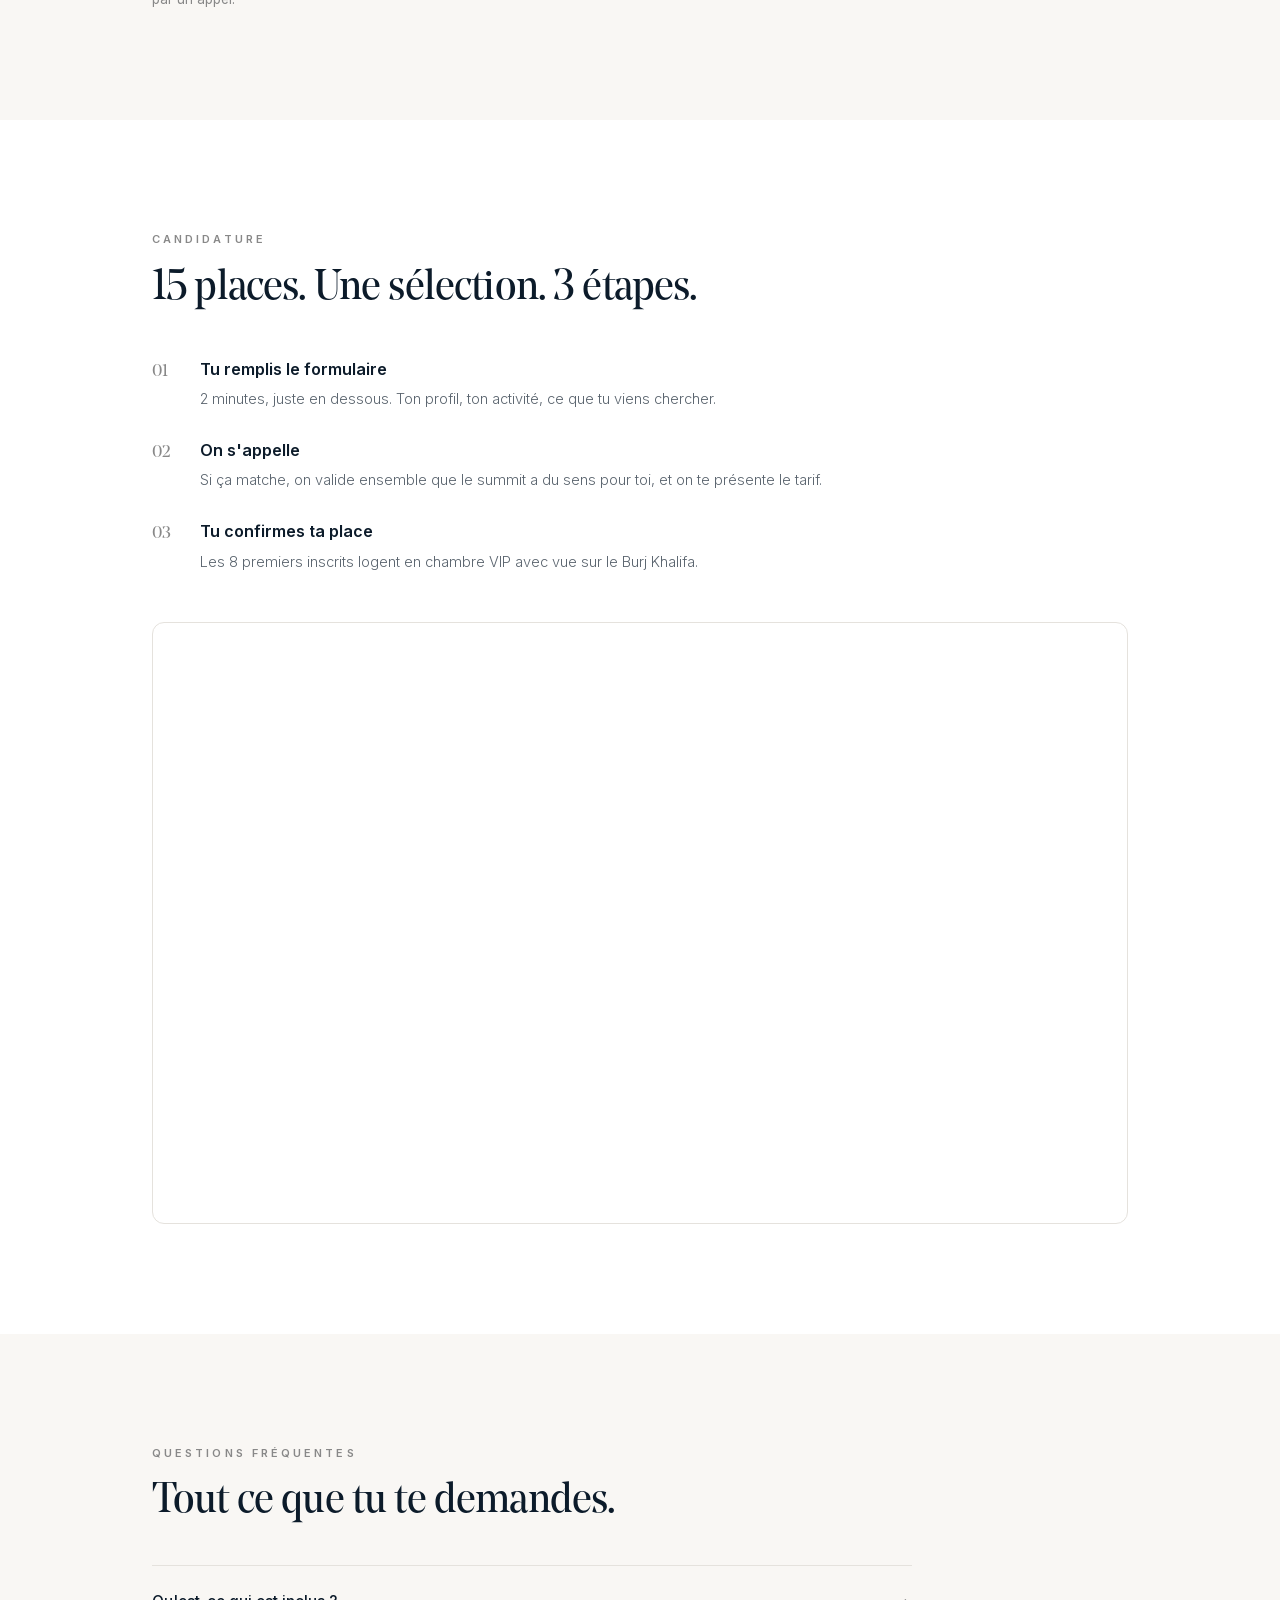
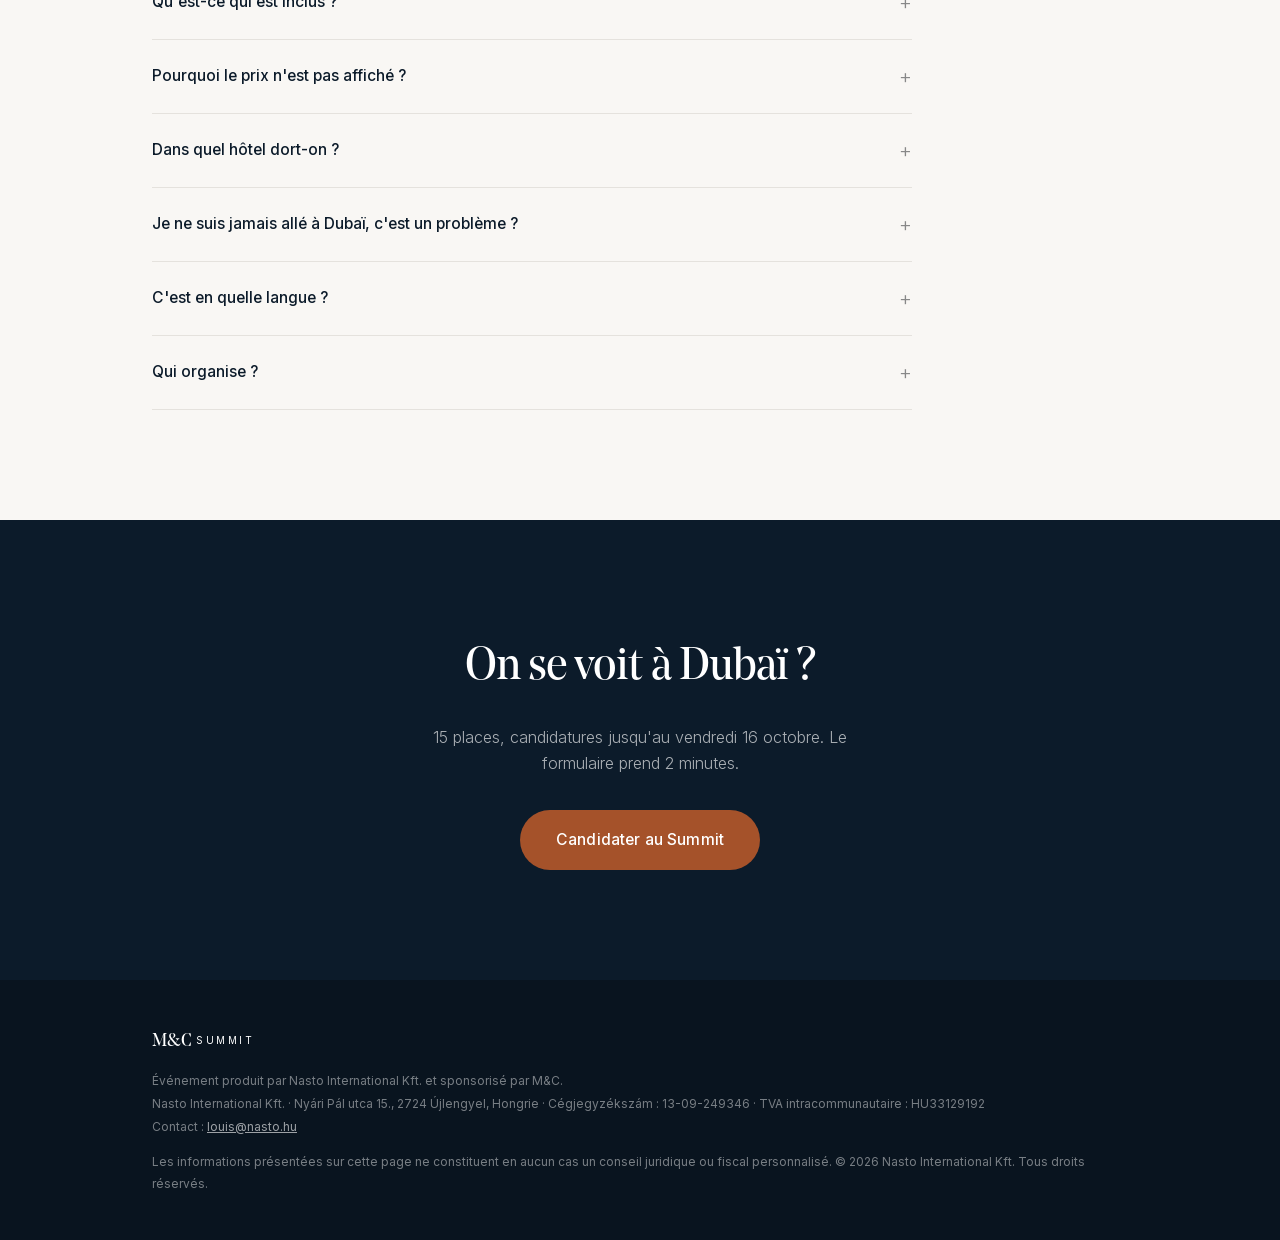
==== commit f58736a4: "Landing v3 : hero nuit noire (nouveau fichier), histoire coucher de soleil, carrousel sans fleches/s" ====
--- a/dubai/index.html
+++ b/dubai/index.html
@@ -16,8 +16,8 @@
 <link rel="icon" href="data:image/svg+xml,%3Csvg xmlns='http://www.w3.org/2000/svg' viewBox='0 0 64 64'%3E%3Crect width='64' height='64' rx='12' fill='%230C1B2A'/%3E%3Ctext x='32' y='42' font-family='Georgia,serif' font-size='26' fill='%23FFFFFF' text-anchor='middle'%3EM%26C%3C/text%3E%3C/svg%3E">
 <link rel="preload" as="font" type="font/woff2" href="/fonts/NoeDisplay-Regular.woff2" crossorigin>
 <link rel="preload" as="font" type="font/woff2" href="/assets/fonts/inter-latin.woff2" crossorigin>
-<link rel="preload" as="image" href="/assets/img/dubai-hero.jpg">
-<link rel="stylesheet" href="/assets/styles.css?v=3">
+<link rel="preload" as="image" href="/assets/img/hero-night.jpg">
+<link rel="stylesheet" href="/assets/styles.css?v=4">
 <style>
 @font-face{font-family:'Noe Display';src:url('/fonts/NoeDisplay-Regular.woff2') format('woff2'),url('/fonts/NoeDisplay-Regular.woff') format('woff');font-weight:400;font-style:normal;font-display:swap}
 @font-face{font-family:'Noe Display';src:url('/fonts/NoeDisplay-RegularItalic.woff2') format('woff2'),url('/fonts/NoeDisplay-RegularItalic.woff') format('woff');font-weight:400;font-style:italic;font-display:swap}
@@ -38,7 +38,7 @@
 
 <!-- ============ HERO ============ -->
 <section class="hero">
-  <div class="hero-bg"><img src="/assets/img/dubai-hero.jpg" alt="Skyline de Dubaï à l'heure bleue" fetchpriority="high"></div>
+  <div class="hero-bg"><img src="/assets/img/hero-night.jpg" alt="Skyline de Dubaï illuminée de nuit" fetchpriority="high"></div>
   <div class="hero-inner">
     <div class="wrap">
       <div class="eyebrow">25 → 28 novembre 2026 · Dubaï</div>
@@ -76,7 +76,7 @@
         <p>Depuis, on me pose la même question chaque semaine&nbsp;: «&nbsp;Dubaï, c'est mort&nbsp;?&nbsp;» Mes clients installés là-bas ne sont pas rentrés. Et les demandes n'ont jamais été aussi fortes.</p>
         <p>Le vrai sujet n'a jamais été la guerre. C'est&nbsp;: <strong>est-ce que Dubaï est fait pour toi&nbsp;?</strong> Pas pour l'influenceur qui te vend du rêve. Pour toi. C'est ça qu'on vient trancher en 4 jours.</p>
       </div>
-      <div class="story-img"><img src="/assets/img/dubai-sunrise.jpg" alt="Skyline de Dubaï au lever du soleil" loading="lazy"></div>
+      <div class="story-img"><img src="/assets/img/story-sunset.jpg" alt="Skyline de Dubaï en silhouette au coucher du soleil" loading="lazy"></div>
     </div>
     <div class="section-cta"><a class="btn" href="#formulaire">Je candidate</a></div>
   </div>
@@ -127,28 +127,20 @@
           </ul>
         </article>
       </div>
-      <div class="carousel-foot">
-        <span class="swipe-hint">Swipe →</span>
-        <div class="carousel-nav">
-          <button type="button" id="prog-prev" aria-label="Jour précédent">‹</button>
-          <button type="button" id="prog-next" aria-label="Jour suivant">›</button>
-        </div>
-      </div>
-    </div>
-    <div class="section-cta"><a class="btn" href="#formulaire">Candidater au Summit</a></div>
-  </div>
-</section>
-
-<!-- ============ INTERVENANTS (encoche) ============ -->
+    </div>
+  </div>
+</section>
+
+<!-- ============ INTERVENANTS (bande pleine largeur) ============ -->
 <section class="guests" id="guests">
   <div class="wrap">
     <div class="mystere">
       <div>
-        <div class="eyebrow on-dark" style="color:rgba(255,255,255,.55)">Les intervenants</div>
-        <h3 style="margin-top:12px">Des intervenants d'exception, et un guest que tu connais forcément.</h3>
+        <div class="eyebrow" style="color:rgba(255,255,255,.55)">Les intervenants</div>
+        <h3 style="margin-top:14px">Des intervenants d'exception, et un guest que tu connais forcément.</h3>
         <p>Entrepreneurs expatriés, avocats, fiscalistes, investisseurs sur place, et un guest surprise de premier plan. Les noms, on les garde pour la salle.</p>
       </div>
-      <a class="btn" href="#formulaire">Je veux y être</a>
+      <a class="btn-white" href="#formulaire">Je veux être dans la salle</a>
     </div>
   </div>
 </section>
@@ -157,25 +149,15 @@
 <section class="fit" id="pour-qui">
   <div class="wrap">
     <div class="eyebrow">Le filtre</div>
-    <h2 class="title">Ce summit n'est pas pour tout le monde. On assume.</h2>
-    <div class="fit-grid">
-      <div class="fit-col yes">
-        <h3>C'est pour toi si</h3>
-        <ul>
-          <li>Tu es entrepreneur avec une activité délocalisable&nbsp;: e-commerce, SaaS, agence, contenu, freelance premium</li>
-          <li>Tu fais au moins 10&nbsp;000&nbsp;€ de chiffre d'affaires par mois</li>
-          <li>Tu te poses sérieusement la question de Dubaï&nbsp;: t'installer, développer ton business ou investir</li>
-          <li>Tu veux un vrai réseau sur place</li>
-        </ul>
-      </div>
-      <div class="fit-col no">
-        <h3>Passe ton tour si</h3>
-        <ul>
-          <li>Tu fais moins de 10&nbsp;000&nbsp;€ par mois&nbsp;: ce n'est pas encore le moment</li>
-          <li>Tu cherches des vacances au soleil avec un prétexte business</li>
-          <li>Tu veux qu'on te vende du rêve&nbsp;: on va passer 4 jours à le déconstruire</li>
-        </ul>
-      </div>
+    <h2 class="title">Ce summit n'est pas pour toi si&hellip;</h2>
+    <div class="fit-single">
+      <ul>
+        <li>Tu fais moins de 10&nbsp;000&nbsp;€ de chiffre d'affaires par mois&nbsp;: ce n'est pas encore le moment.</li>
+        <li>Ton activité n'est pas délocalisable.</li>
+        <li>Tu cherches des vacances au soleil avec un prétexte business.</li>
+        <li>Tu veux qu'on te vende du rêve&nbsp;: on va passer 4 jours à le déconstruire.</li>
+        <li>Dubaï ne t'intéresse pas vraiment&nbsp;: ni pour t'installer, ni pour ton business, ni pour investir.</li>
+      </ul>
     </div>
     <p class="fit-note">La valeur du summit, c'est aussi les 14 autres personnes dans la salle. Chaque candidature passe par un appel.</p>
   </div>
@@ -287,17 +269,6 @@
   ifr.title = 'Présentation du M&C Summit Dubaï';
   f.appendChild(ifr);
   s.hidden = false;
-})();
-
-/* ===== Carrousel programme ===== */
-(function(){
-  var track = document.getElementById('ptrack');
-  if(!track) return;
-  function step(){ var c = track.querySelector('.pcard'); return c ? c.getBoundingClientRect().width + 18 : 320; }
-  var prev = document.getElementById('prog-prev');
-  var next = document.getElementById('prog-next');
-  if(prev) prev.addEventListener('click', function(){ track.scrollBy({left: -step(), behavior: 'smooth'}); });
-  if(next) next.addEventListener('click', function(){ track.scrollBy({left: step(), behavior: 'smooth'}); });
 })();
 
 /* ===== Pixel Meta, charge uniquement apres consentement.
--- a/assets/styles.css
+++ b/assets/styles.css
@@ -39,6 +39,8 @@
 .btn{display:inline-block;background:var(--orange);color:#fff;font-weight:500;font-size:15.5px;padding:17px 36px;border-radius:999px;text-decoration:none;letter-spacing:.01em;transition:opacity .2s}
 .btn:hover{opacity:.92}
 .btn-ghost{display:inline-block;color:#fff;font-weight:400;font-size:15px;padding:16px 30px;border-radius:999px;border:1px solid rgba(255,255,255,.3);text-decoration:none}
+.btn-white{display:inline-block;background:#fff;color:var(--navy);font-weight:600;font-size:15.5px;padding:17px 36px;border-radius:999px;text-decoration:none;letter-spacing:.01em;transition:opacity .2s}
+.btn-white:hover{opacity:.9}
 
 /* ---------- Hero ---------- */
 .hero{position:relative;min-height:96svh;display:flex;align-items:flex-end;background:var(--navy);padding:0}
@@ -99,26 +101,19 @@
 .carousel-nav button:hover{background:var(--stone)}
 .prog-note{margin-top:28px;font-size:13.5px;color:var(--mute)}
 
-/* ---------- Intervenants ---------- */
-.guests{background:var(--white)}
-.guest-cards{margin-top:48px;display:grid;gap:36px}
-@media(min-width:768px){.guest-cards{grid-template-columns:repeat(3,1fr);gap:48px}}
-.gcard h3{font-family:'Noe Display',Georgia,serif;font-weight:400;font-size:20px}
-.gcard p{margin-top:12px;font-size:14.5px;color:rgba(12,27,42,.7);font-weight:300}
-.mystere{margin-top:64px;background:var(--navy);color:#fff;border-radius:12px;padding:40px 36px;display:grid;gap:22px}
-@media(min-width:900px){.mystere{grid-template-columns:1fr auto;align-items:center;padding:48px 52px}}
-.mystere h3{font-family:'Noe Display',Georgia,serif;font-weight:400;font-size:clamp(21px,3vw,27px)}
-.mystere p{margin-top:10px;color:rgba(255,255,255,.65);font-size:15px;max-width:540px;font-weight:300}
+/* ---------- Intervenants (bande pleine largeur navy) ---------- */
+.guests{background:var(--navy);color:#fff}
+.mystere{display:grid;gap:24px}
+@media(min-width:900px){.mystere{grid-template-columns:1fr auto;align-items:center;gap:48px}}
+.mystere h3{font-family:'Noe Display',Georgia,serif;font-weight:400;font-size:clamp(24px,3.4vw,34px);line-height:1.15;letter-spacing:-.01em}
+.mystere p{margin-top:14px;color:rgba(255,255,255,.72);font-size:15.5px;max-width:620px;font-weight:300}
 
 /* ---------- Pour qui ---------- */
 .fit{background:var(--stone)}
-.fit-grid{margin-top:48px;display:grid;gap:40px}
-@media(min-width:800px){.fit-grid{grid-template-columns:1fr 1fr;gap:64px}}
-.fit-col h3{font-family:'Noe Display',Georgia,serif;font-weight:400;font-size:21px;padding-bottom:14px;border-bottom:1px solid var(--line)}
-.fit-col ul{margin-top:18px;list-style:none}
-.fit-col li{position:relative;padding-left:28px;margin-top:13px;font-size:15px;color:rgba(12,27,42,.78);font-weight:300}
-.fit-col.yes li::before{content:"✓";position:absolute;left:0;top:0;color:var(--navy);font-weight:600}
-.fit-col.no li::before{content:"✕";position:absolute;left:0;top:0;color:var(--mute);font-weight:400}
+.fit-single{margin-top:44px;max-width:720px}
+.fit-single ul{list-style:none;margin-top:8px}
+.fit-single li{position:relative;padding-left:30px;margin-top:16px;font-size:16px;color:rgba(12,27,42,.82);font-weight:300;line-height:1.5}
+.fit-single li::before{content:"✕";position:absolute;left:0;top:1px;color:var(--orange);font-weight:600}
 .fit-note{margin-top:34px;font-size:13.5px;color:var(--mute);max-width:620px}
 
 /* ---------- Candidature ---------- */
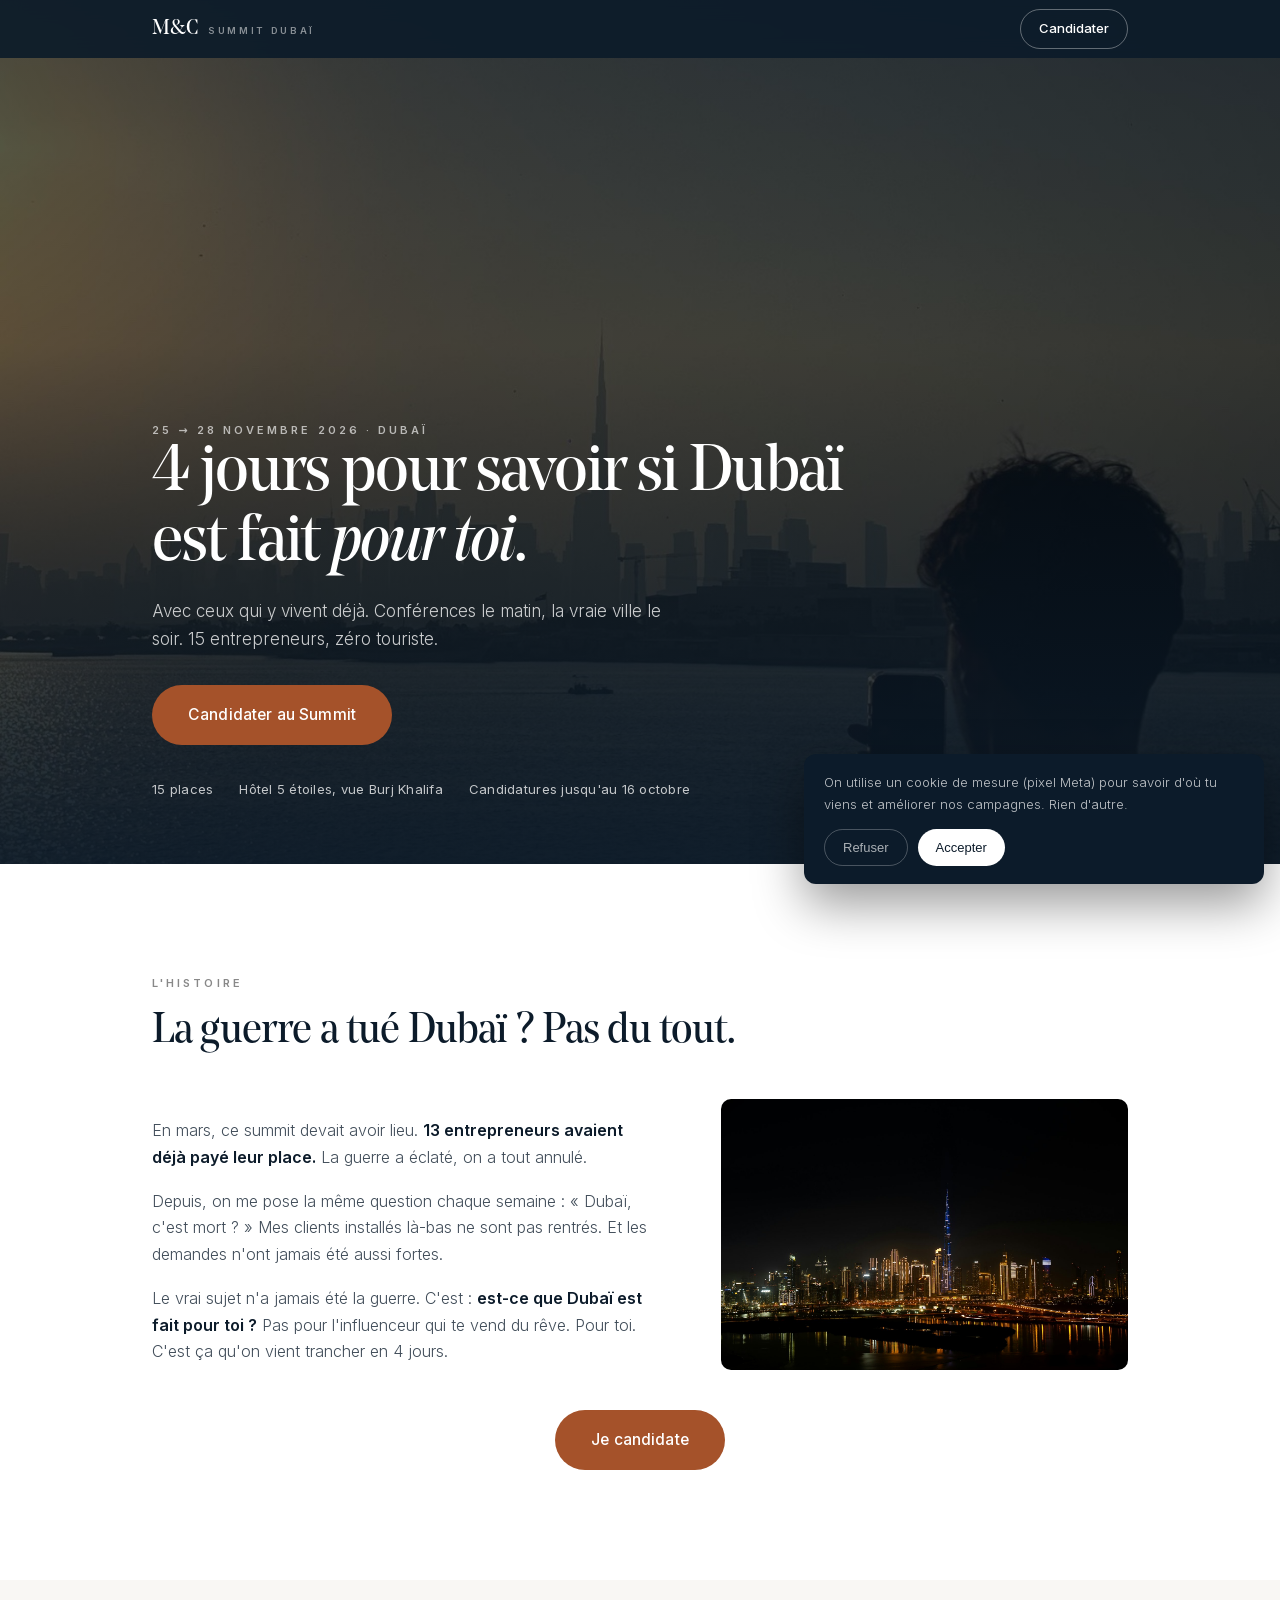
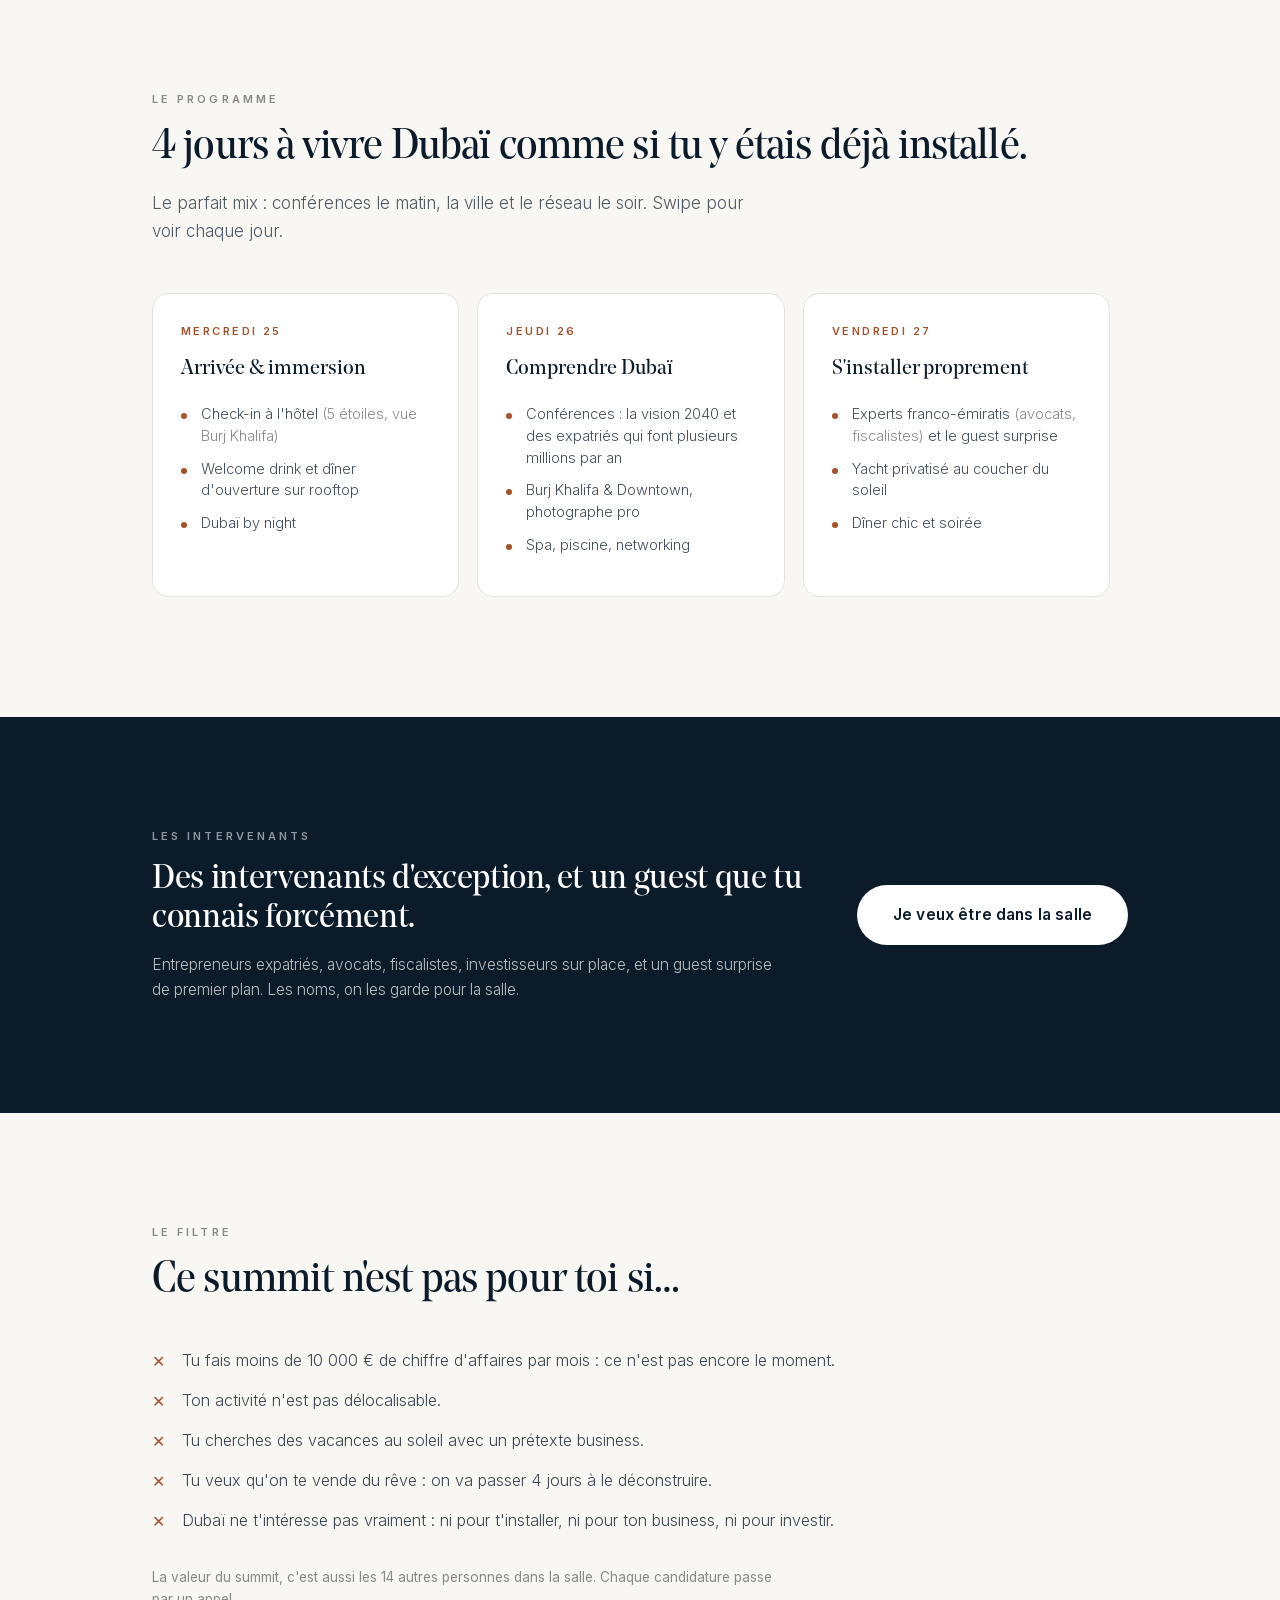
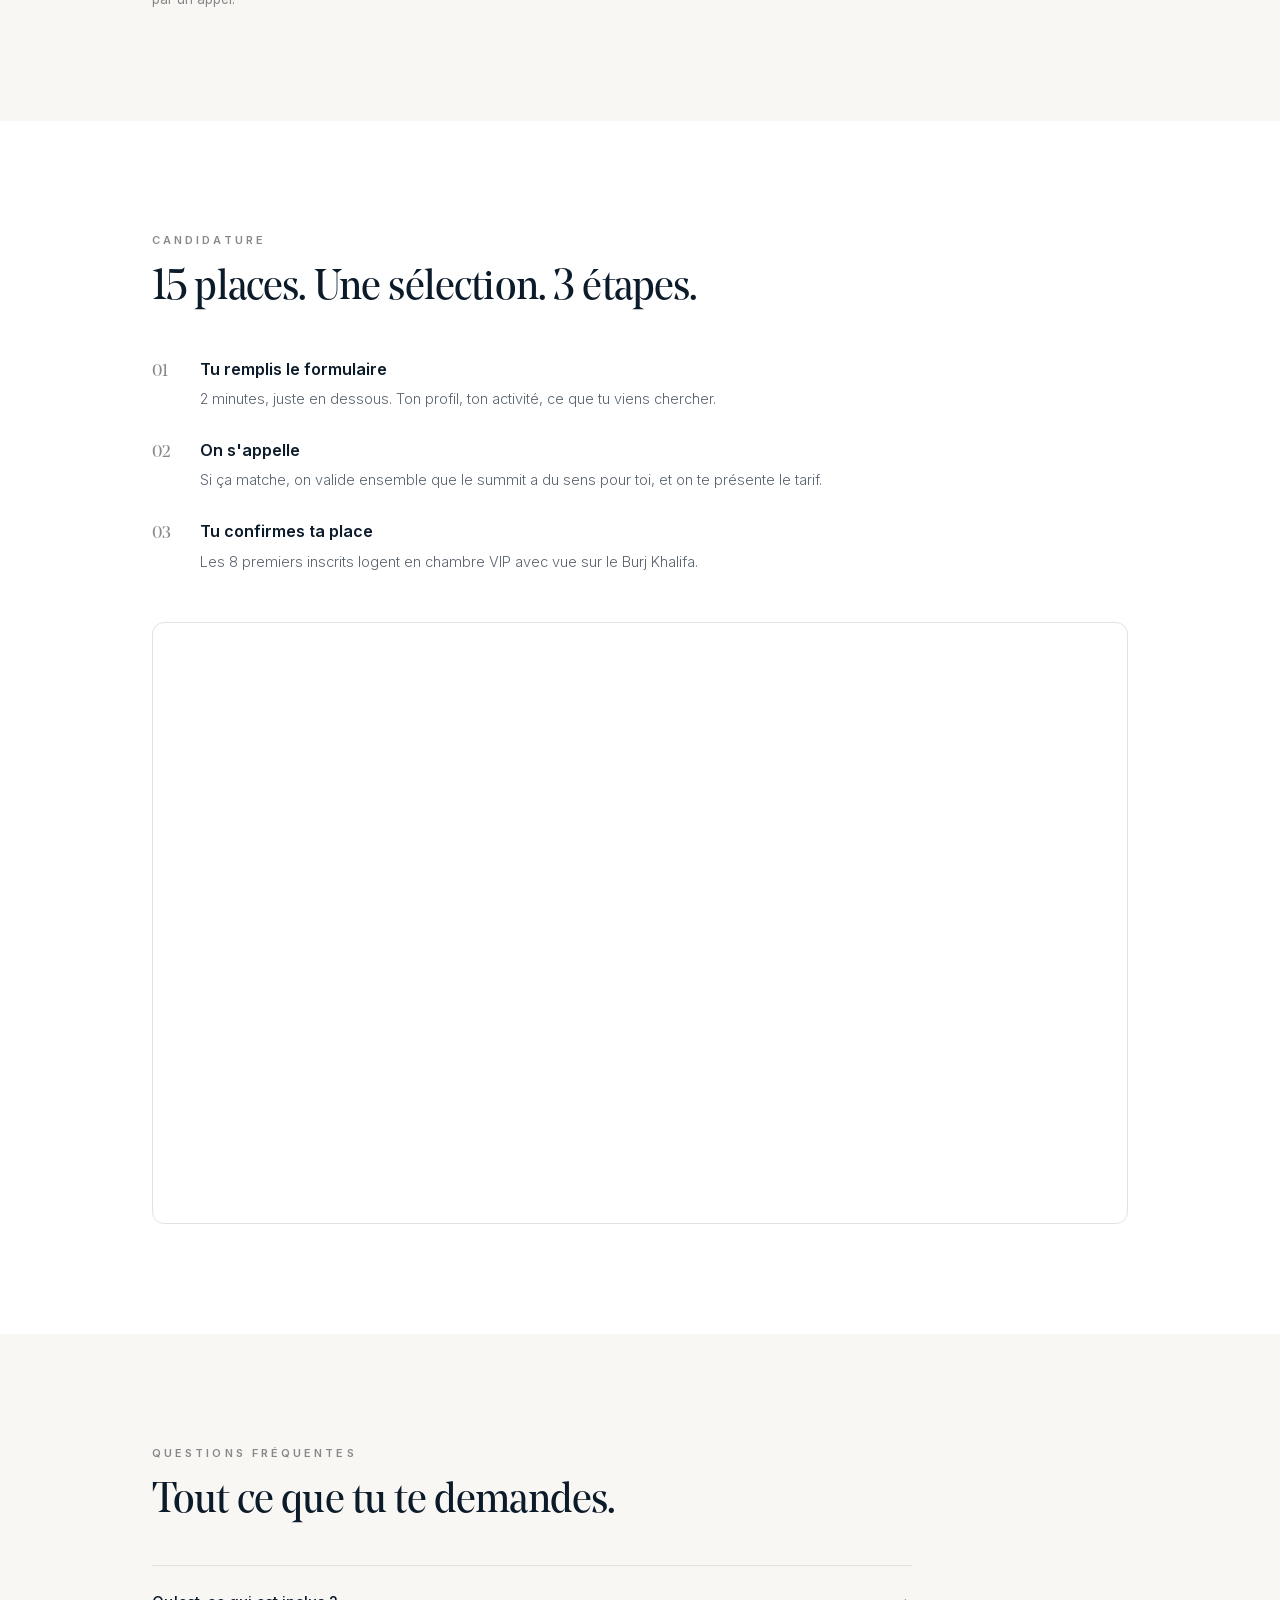
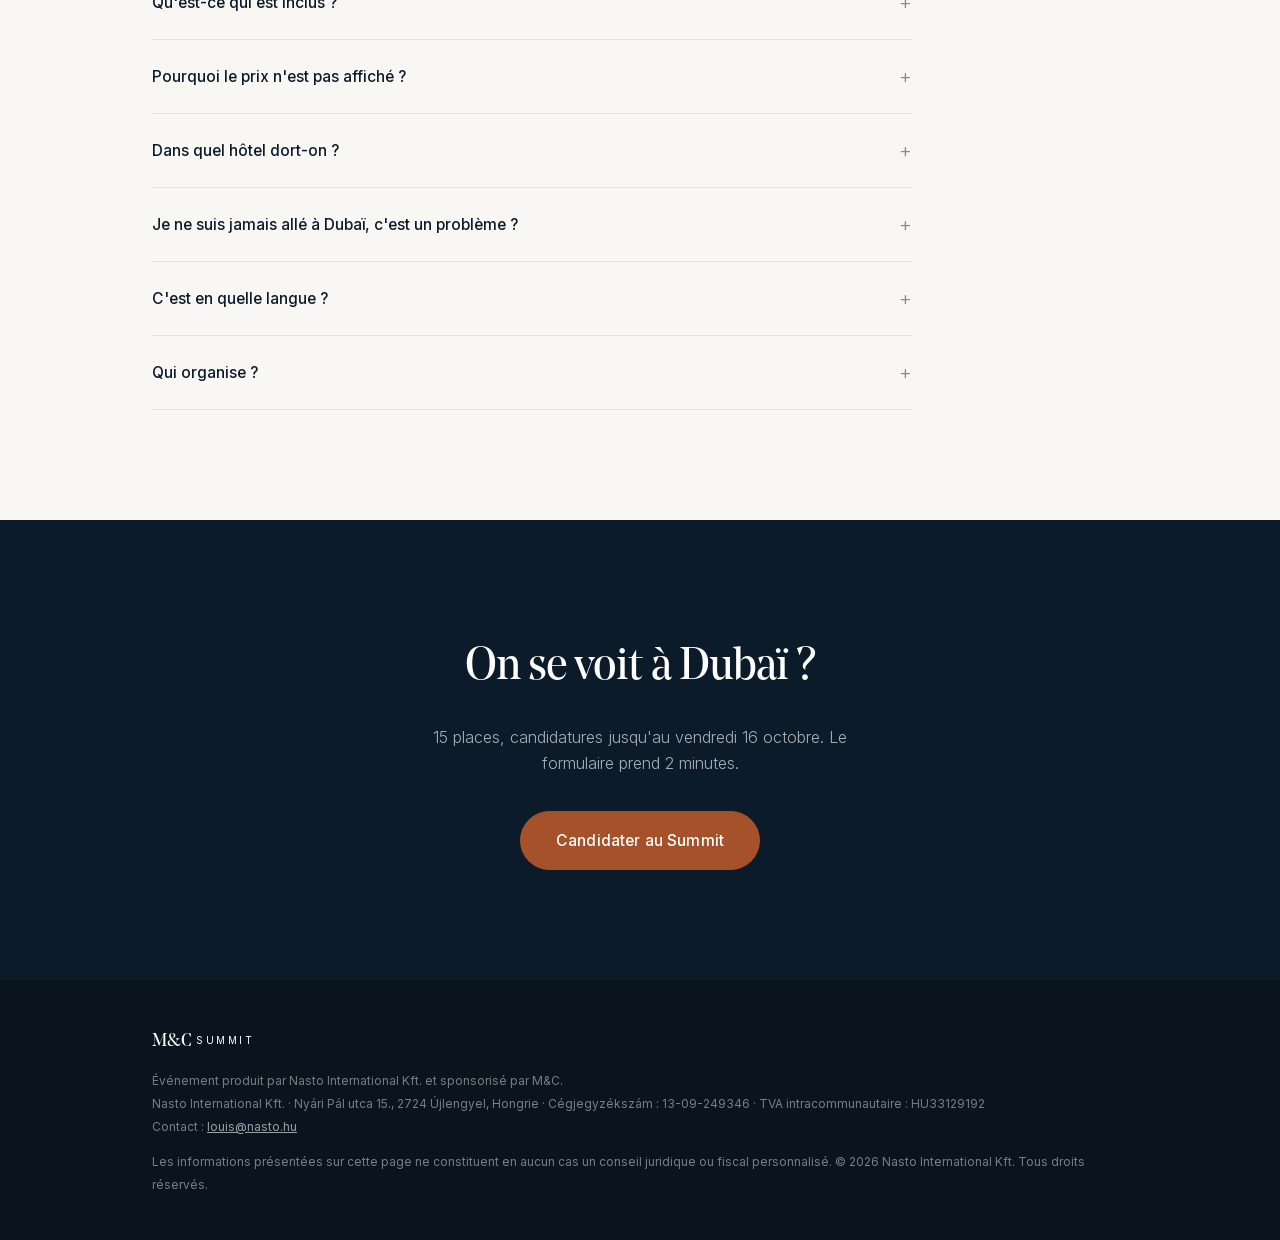
==== commit 705e5912: "Hero = photo Louis Creek Harbour au coucher du soleil ; histoire = skyline nuit ; overlay hero renfo" ====
--- a/dubai/index.html
+++ b/dubai/index.html
@@ -16,8 +16,8 @@
 <link rel="icon" href="data:image/svg+xml,%3Csvg xmlns='http://www.w3.org/2000/svg' viewBox='0 0 64 64'%3E%3Crect width='64' height='64' rx='12' fill='%230C1B2A'/%3E%3Ctext x='32' y='42' font-family='Georgia,serif' font-size='26' fill='%23FFFFFF' text-anchor='middle'%3EM%26C%3C/text%3E%3C/svg%3E">
 <link rel="preload" as="font" type="font/woff2" href="/fonts/NoeDisplay-Regular.woff2" crossorigin>
 <link rel="preload" as="font" type="font/woff2" href="/assets/fonts/inter-latin.woff2" crossorigin>
-<link rel="preload" as="image" href="/assets/img/hero-night.jpg">
-<link rel="stylesheet" href="/assets/styles.css?v=4">
+<link rel="preload" as="image" href="/assets/img/hero-creek.jpg">
+<link rel="stylesheet" href="/assets/styles.css?v=5">
 <style>
 @font-face{font-family:'Noe Display';src:url('/fonts/NoeDisplay-Regular.woff2') format('woff2'),url('/fonts/NoeDisplay-Regular.woff') format('woff');font-weight:400;font-style:normal;font-display:swap}
 @font-face{font-family:'Noe Display';src:url('/fonts/NoeDisplay-RegularItalic.woff2') format('woff2'),url('/fonts/NoeDisplay-RegularItalic.woff') format('woff');font-weight:400;font-style:italic;font-display:swap}
@@ -38,7 +38,7 @@
 
 <!-- ============ HERO ============ -->
 <section class="hero">
-  <div class="hero-bg"><img src="/assets/img/hero-night.jpg" alt="Skyline de Dubaï illuminée de nuit" fetchpriority="high"></div>
+  <div class="hero-bg"><img src="/assets/img/hero-creek.jpg" alt="Face à la skyline de Dubaï au coucher du soleil" fetchpriority="high"></div>
   <div class="hero-inner">
     <div class="wrap">
       <div class="eyebrow">25 → 28 novembre 2026 · Dubaï</div>
@@ -76,7 +76,7 @@
         <p>Depuis, on me pose la même question chaque semaine&nbsp;: «&nbsp;Dubaï, c'est mort&nbsp;?&nbsp;» Mes clients installés là-bas ne sont pas rentrés. Et les demandes n'ont jamais été aussi fortes.</p>
         <p>Le vrai sujet n'a jamais été la guerre. C'est&nbsp;: <strong>est-ce que Dubaï est fait pour toi&nbsp;?</strong> Pas pour l'influenceur qui te vend du rêve. Pour toi. C'est ça qu'on vient trancher en 4 jours.</p>
       </div>
-      <div class="story-img"><img src="/assets/img/story-sunset.jpg" alt="Skyline de Dubaï en silhouette au coucher du soleil" loading="lazy"></div>
+      <div class="story-img"><img src="/assets/img/hero-night.jpg" alt="Skyline de Dubaï illuminée de nuit" loading="lazy"></div>
     </div>
     <div class="section-cta"><a class="btn" href="#formulaire">Je candidate</a></div>
   </div>
--- a/assets/styles.css
+++ b/assets/styles.css
@@ -45,8 +45,8 @@
 /* ---------- Hero ---------- */
 .hero{position:relative;min-height:96svh;display:flex;align-items:flex-end;background:var(--navy);padding:0}
 .hero-bg{position:absolute;inset:0;overflow:hidden}
-.hero-bg img{width:100%;height:100%;object-fit:cover;object-position:center 55%}
-.hero-bg::after{content:"";position:absolute;inset:0;background:linear-gradient(180deg,rgba(12,27,42,.5) 0%,rgba(12,27,42,.18) 45%,rgba(12,27,42,.88) 100%)}
+.hero-bg img{width:100%;height:100%;object-fit:cover;object-position:center 58%}
+.hero-bg::after{content:"";position:absolute;inset:0;background:linear-gradient(180deg,rgba(12,27,42,.5) 0%,rgba(12,27,42,.32) 40%,rgba(12,27,42,.92) 100%)}
 .hero-inner{position:relative;z-index:2;width:100%;padding:150px 0 64px;color:#fff}
 .hero h1{font-family:'Noe Display',Georgia,serif;font-weight:400;font-size:clamp(36px,6.8vw,66px);line-height:1.06;letter-spacing:-.03em;max-width:740px}
 .hero .lead{color:rgba(255,255,255,.78);max-width:540px}
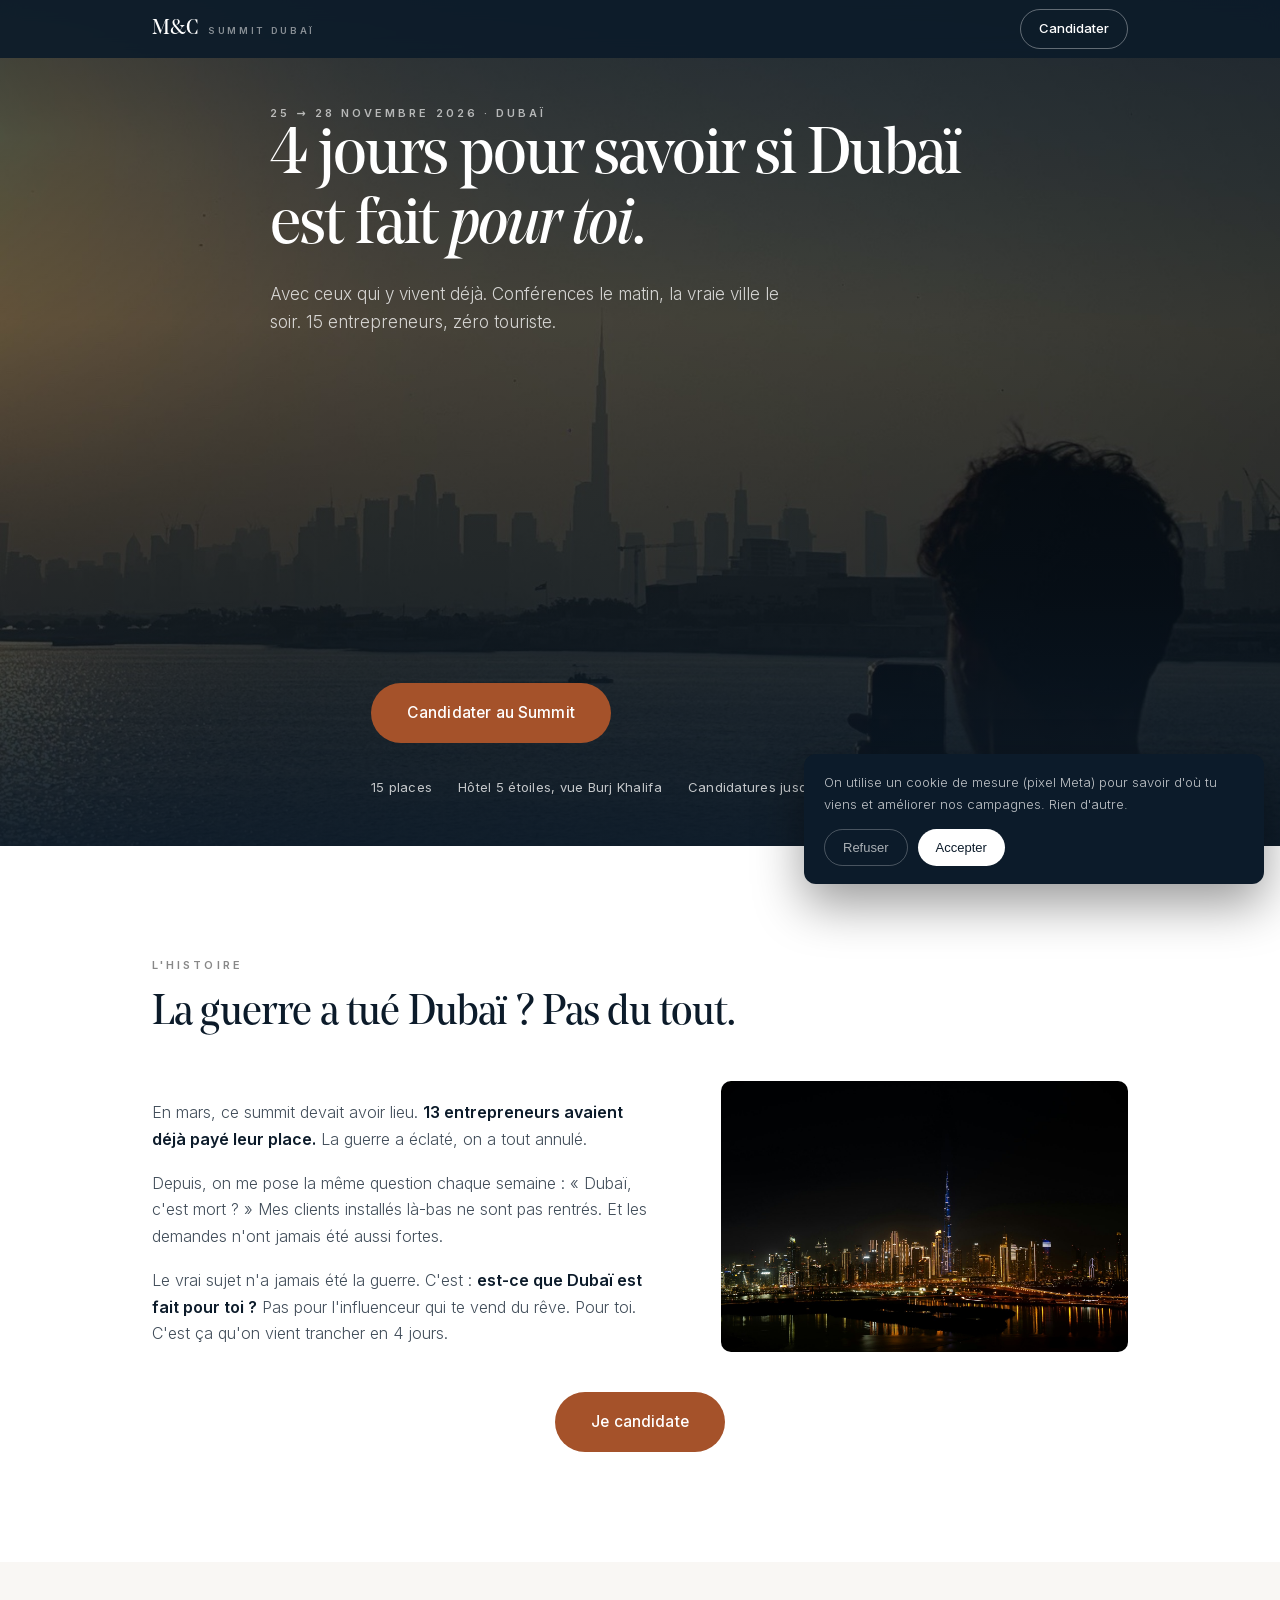
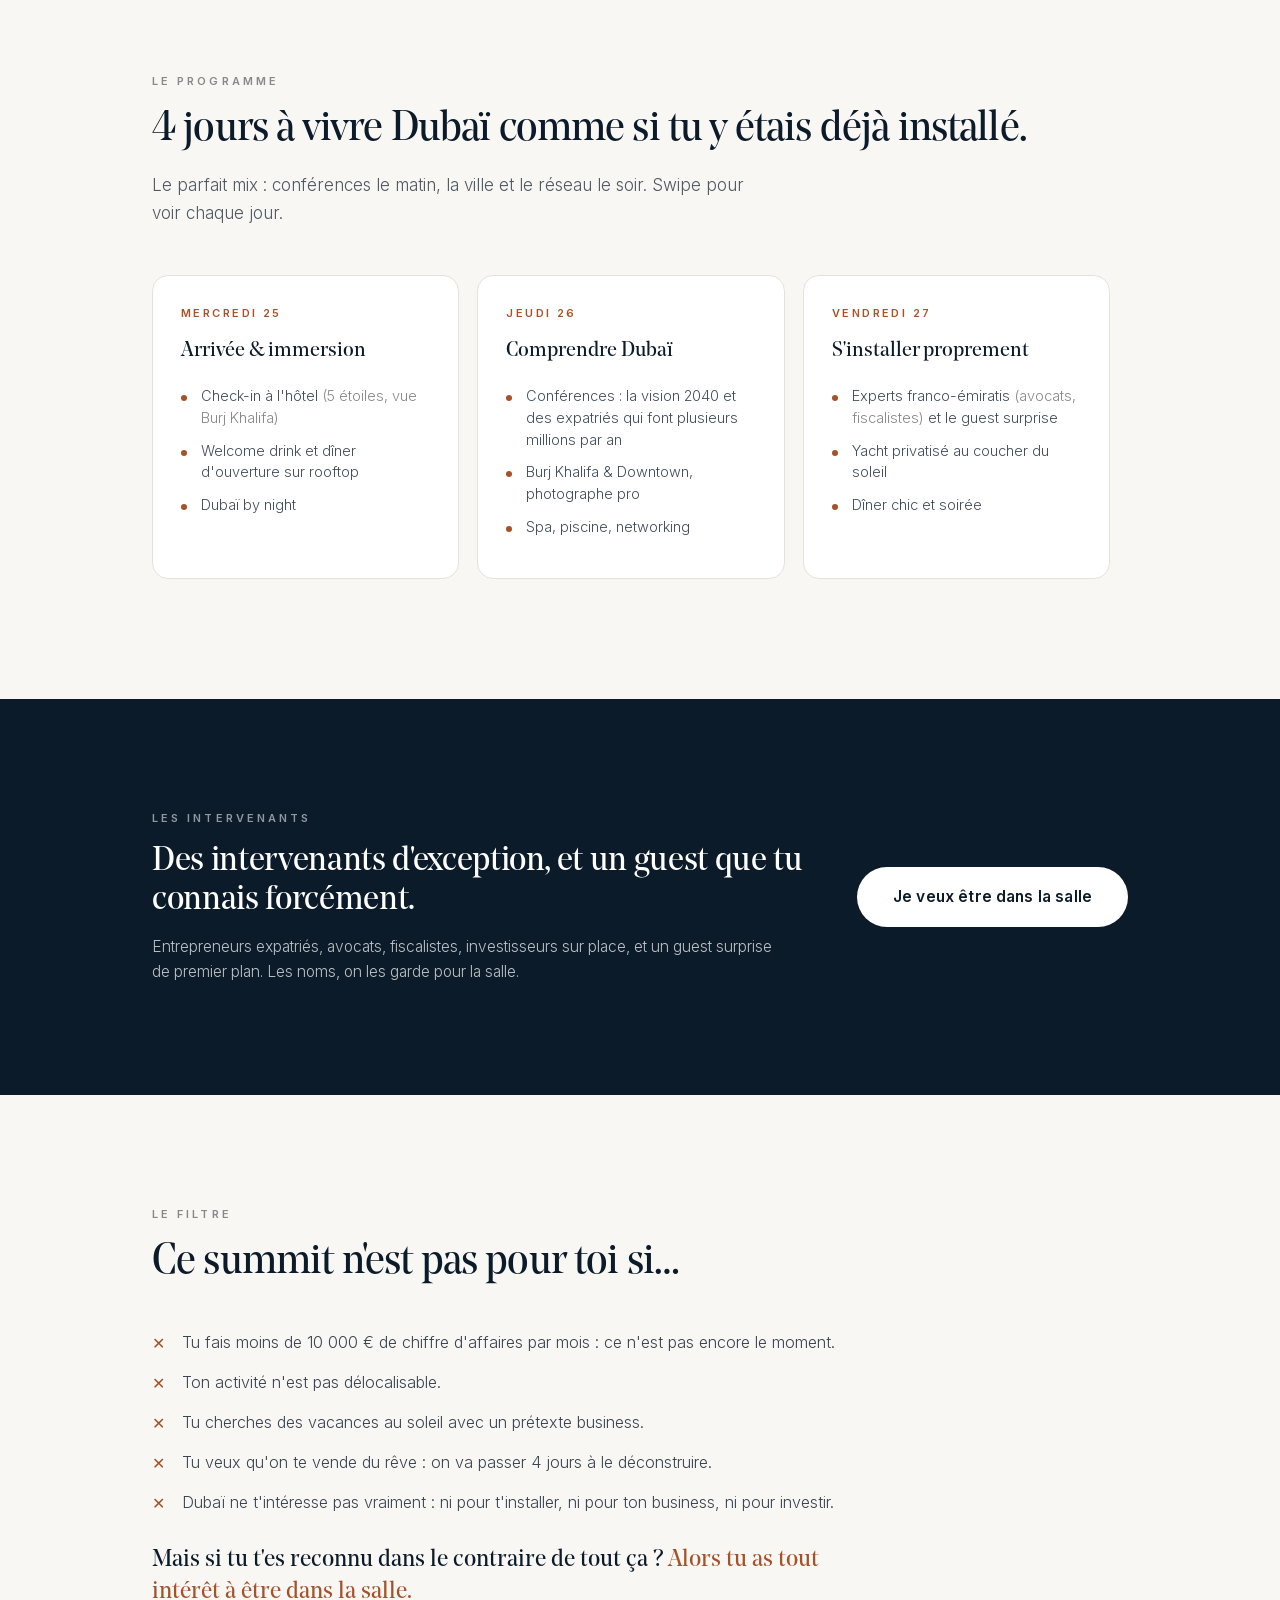
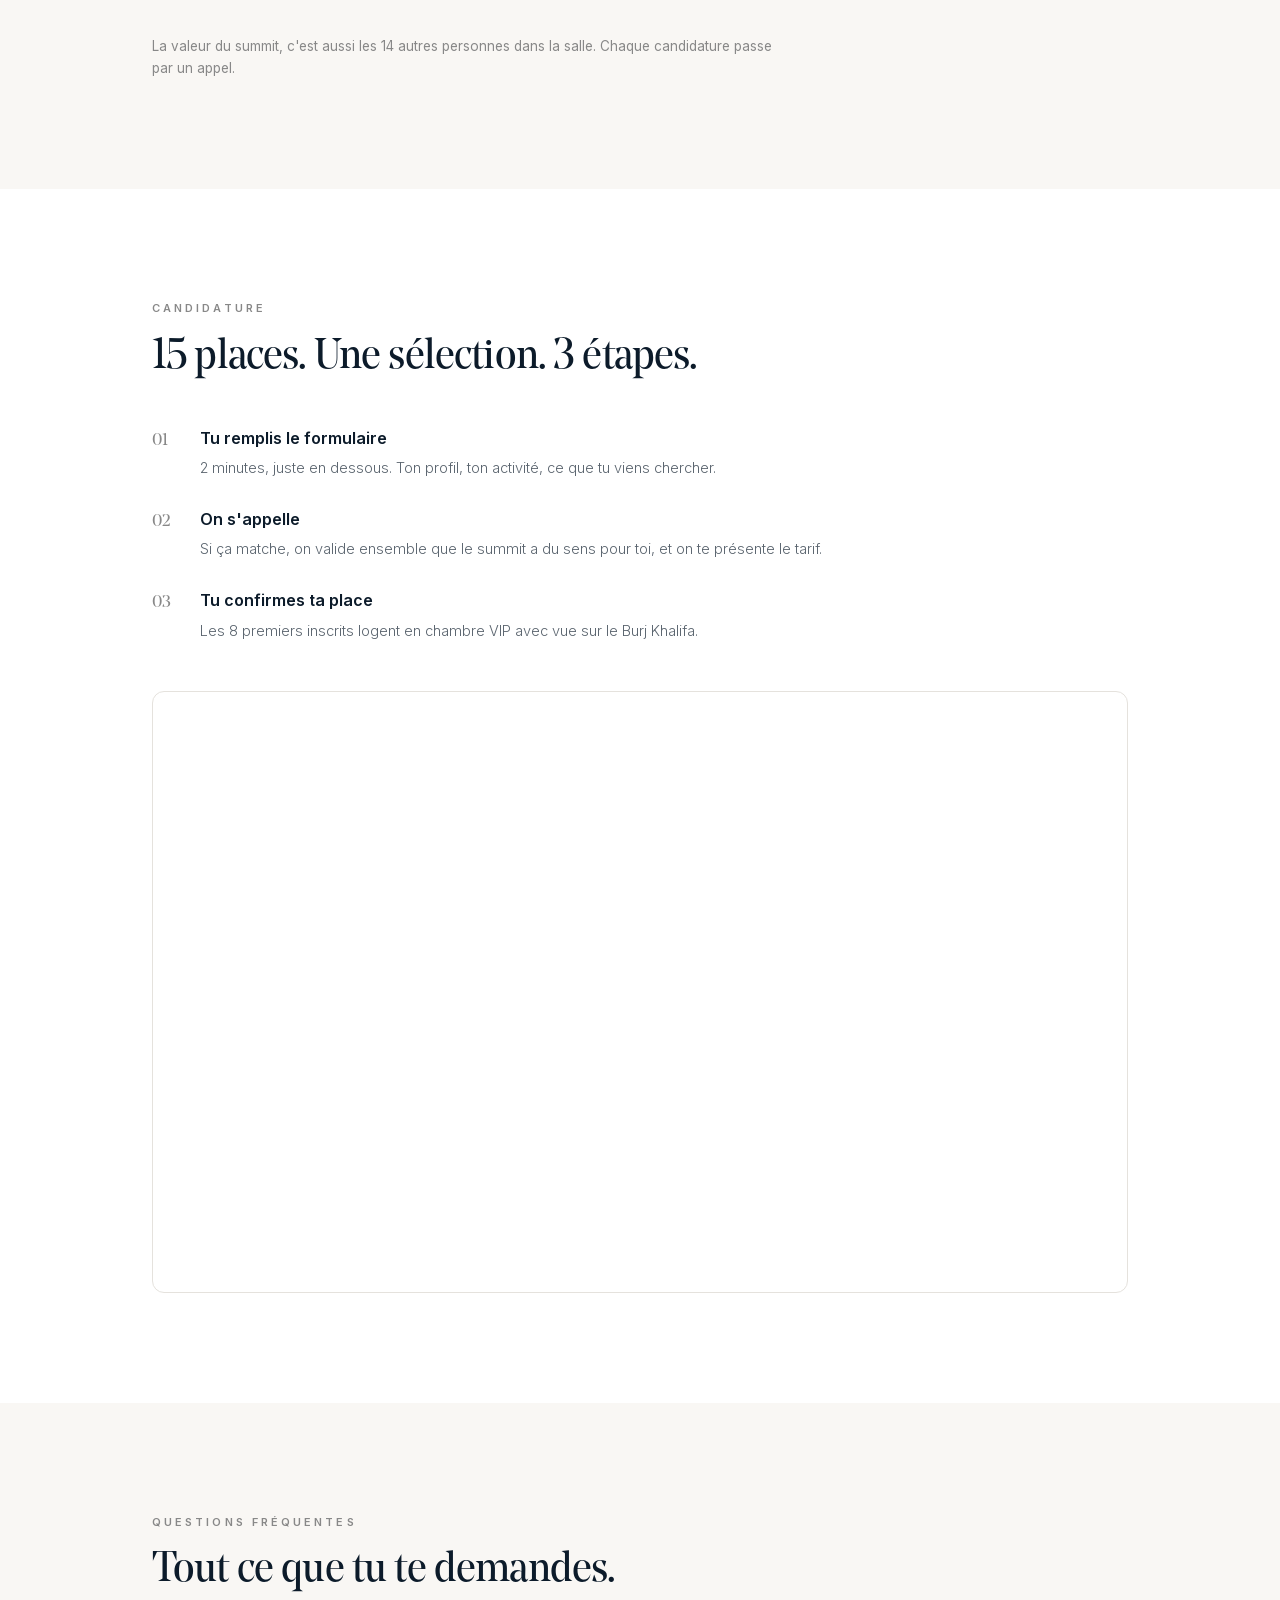
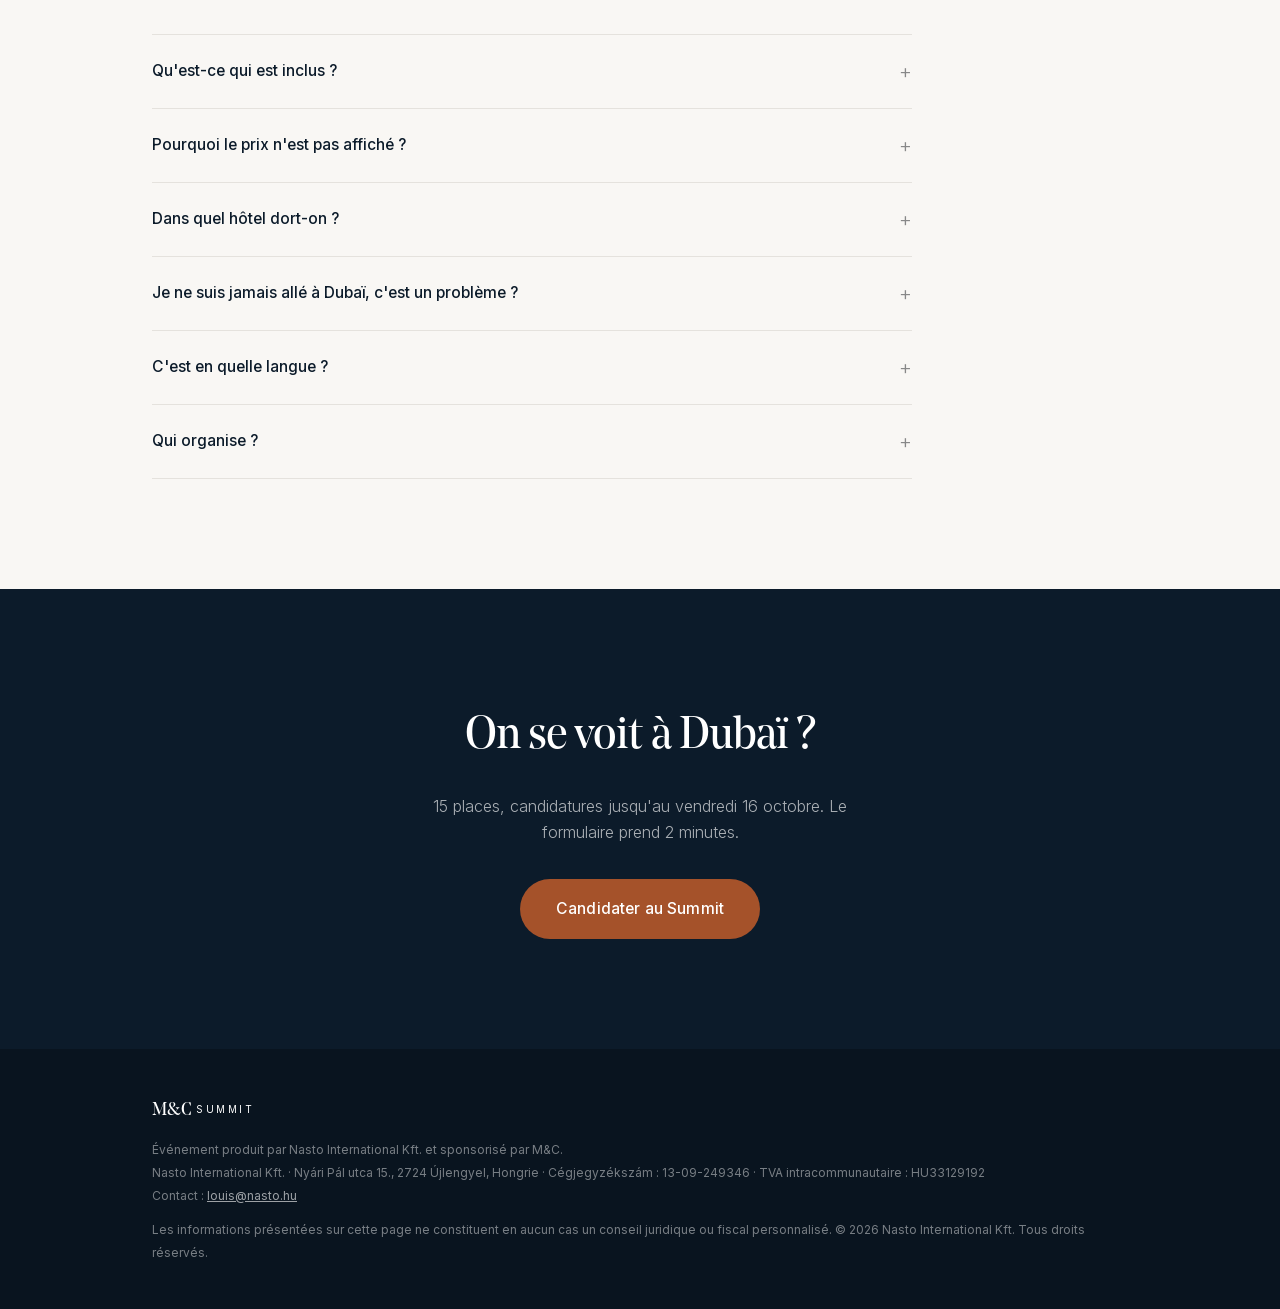
==== commit ea527ab8: "Hero : titre en haut, CTA+details en bas (skyline visible au milieu) ; bouton intervenants centre ; " ====
--- a/dubai/index.html
+++ b/dubai/index.html
@@ -17,7 +17,7 @@
 <link rel="preload" as="font" type="font/woff2" href="/fonts/NoeDisplay-Regular.woff2" crossorigin>
 <link rel="preload" as="font" type="font/woff2" href="/assets/fonts/inter-latin.woff2" crossorigin>
 <link rel="preload" as="image" href="/assets/img/hero-creek.jpg">
-<link rel="stylesheet" href="/assets/styles.css?v=5">
+<link rel="stylesheet" href="/assets/styles.css?v=6">
 <style>
 @font-face{font-family:'Noe Display';src:url('/fonts/NoeDisplay-Regular.woff2') format('woff2'),url('/fonts/NoeDisplay-Regular.woff') format('woff');font-weight:400;font-style:normal;font-display:swap}
 @font-face{font-family:'Noe Display';src:url('/fonts/NoeDisplay-RegularItalic.woff2') format('woff2'),url('/fonts/NoeDisplay-RegularItalic.woff') format('woff');font-weight:400;font-style:italic;font-display:swap}
@@ -40,10 +40,12 @@
 <section class="hero">
   <div class="hero-bg"><img src="/assets/img/hero-creek.jpg" alt="Face à la skyline de Dubaï au coucher du soleil" fetchpriority="high"></div>
   <div class="hero-inner">
-    <div class="wrap">
+    <div class="wrap hero-top">
       <div class="eyebrow">25 → 28 novembre 2026 · Dubaï</div>
       <h1>4 jours pour savoir si Dubaï est fait <em>pour toi</em>.</h1>
       <p class="lead">Avec ceux qui y vivent déjà. Conférences le matin, la vraie ville le soir. 15 entrepreneurs, zéro touriste.</p>
+    </div>
+    <div class="wrap hero-bottom">
       <div class="hero-ctas">
         <a class="btn" href="#formulaire">Candidater au Summit</a>
       </div>
@@ -159,6 +161,7 @@
         <li>Dubaï ne t'intéresse pas vraiment&nbsp;: ni pour t'installer, ni pour ton business, ni pour investir.</li>
       </ul>
     </div>
+    <p class="fit-flip">Mais si tu t'es reconnu dans le contraire de tout ça&nbsp;? <em>Alors tu as tout intérêt à être dans la salle.</em></p>
     <p class="fit-note">La valeur du summit, c'est aussi les 14 autres personnes dans la salle. Chaque candidature passe par un appel.</p>
   </div>
 </section>
--- a/assets/styles.css
+++ b/assets/styles.css
@@ -36,18 +36,19 @@
 .topbar .cta-mini:hover{background:rgba(255,255,255,.1)}
 
 /* ---------- Boutons ---------- */
-.btn{display:inline-block;background:var(--orange);color:#fff;font-weight:500;font-size:15.5px;padding:17px 36px;border-radius:999px;text-decoration:none;letter-spacing:.01em;transition:opacity .2s}
+.btn{display:inline-block;background:var(--orange);color:#fff;font-weight:500;font-size:15.5px;padding:17px 36px;border-radius:999px;text-decoration:none;letter-spacing:.01em;text-align:center;transition:opacity .2s}
 .btn:hover{opacity:.92}
 .btn-ghost{display:inline-block;color:#fff;font-weight:400;font-size:15px;padding:16px 30px;border-radius:999px;border:1px solid rgba(255,255,255,.3);text-decoration:none}
-.btn-white{display:inline-block;background:#fff;color:var(--navy);font-weight:600;font-size:15.5px;padding:17px 36px;border-radius:999px;text-decoration:none;letter-spacing:.01em;transition:opacity .2s}
+.btn-white{display:inline-block;background:#fff;color:var(--navy);font-weight:600;font-size:15.5px;padding:17px 36px;border-radius:999px;text-decoration:none;letter-spacing:.01em;text-align:center;transition:opacity .2s}
 .btn-white:hover{opacity:.9}
 
 /* ---------- Hero ---------- */
-.hero{position:relative;min-height:96svh;display:flex;align-items:flex-end;background:var(--navy);padding:0}
+.hero{position:relative;min-height:94svh;display:flex;background:var(--navy);padding:0}
 .hero-bg{position:absolute;inset:0;overflow:hidden}
 .hero-bg img{width:100%;height:100%;object-fit:cover;object-position:center 58%}
-.hero-bg::after{content:"";position:absolute;inset:0;background:linear-gradient(180deg,rgba(12,27,42,.5) 0%,rgba(12,27,42,.32) 40%,rgba(12,27,42,.92) 100%)}
-.hero-inner{position:relative;z-index:2;width:100%;padding:150px 0 64px;color:#fff}
+.hero-bg::after{content:"";position:absolute;inset:0;background:linear-gradient(180deg,rgba(12,27,42,.62) 0%,rgba(12,27,42,.28) 38%,rgba(12,27,42,.5) 70%,rgba(12,27,42,.92) 100%)}
+.hero-inner{position:relative;z-index:2;width:100%;min-height:94svh;display:flex;flex-direction:column;justify-content:space-between;padding:104px 0 48px;color:#fff}
+.hero-bottom{margin-top:40px}
 .hero h1{font-family:'Noe Display',Georgia,serif;font-weight:400;font-size:clamp(36px,6.8vw,66px);line-height:1.06;letter-spacing:-.03em;max-width:740px}
 .hero .lead{color:rgba(255,255,255,.78);max-width:540px}
 .hero .eyebrow{color:rgba(255,255,255,.65)}
@@ -114,7 +115,9 @@
 .fit-single ul{list-style:none;margin-top:8px}
 .fit-single li{position:relative;padding-left:30px;margin-top:16px;font-size:16px;color:rgba(12,27,42,.82);font-weight:300;line-height:1.5}
 .fit-single li::before{content:"✕";position:absolute;left:0;top:1px;color:var(--orange);font-weight:600}
-.fit-note{margin-top:34px;font-size:13.5px;color:var(--mute);max-width:620px}
+.fit-flip{margin-top:30px;max-width:720px;font-family:'Noe Display',Georgia,serif;font-size:clamp(19px,2.6vw,24px);line-height:1.35;color:var(--navy)}
+.fit-flip em{color:var(--orange);font-style:normal}
+.fit-note{margin-top:26px;font-size:13.5px;color:var(--mute);max-width:620px}
 
 /* ---------- Candidature ---------- */
 .apply{background:var(--white)}
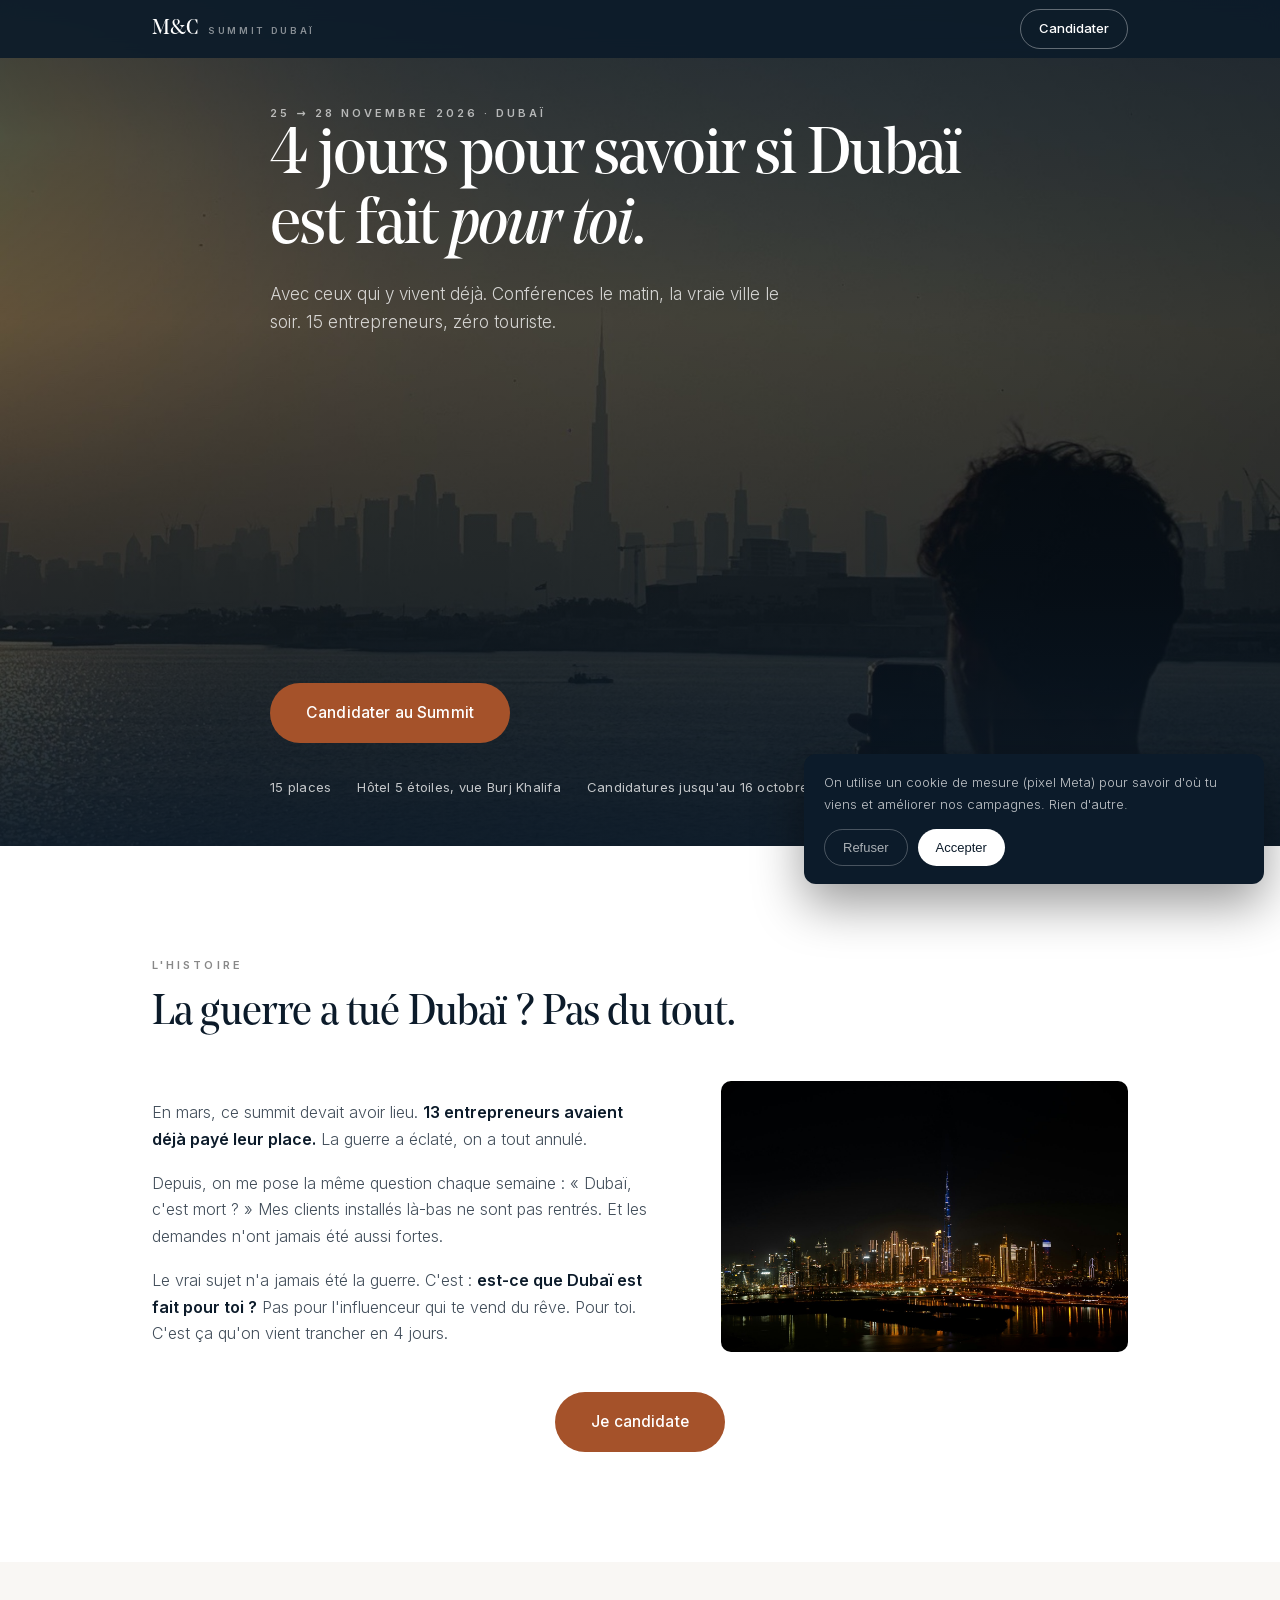
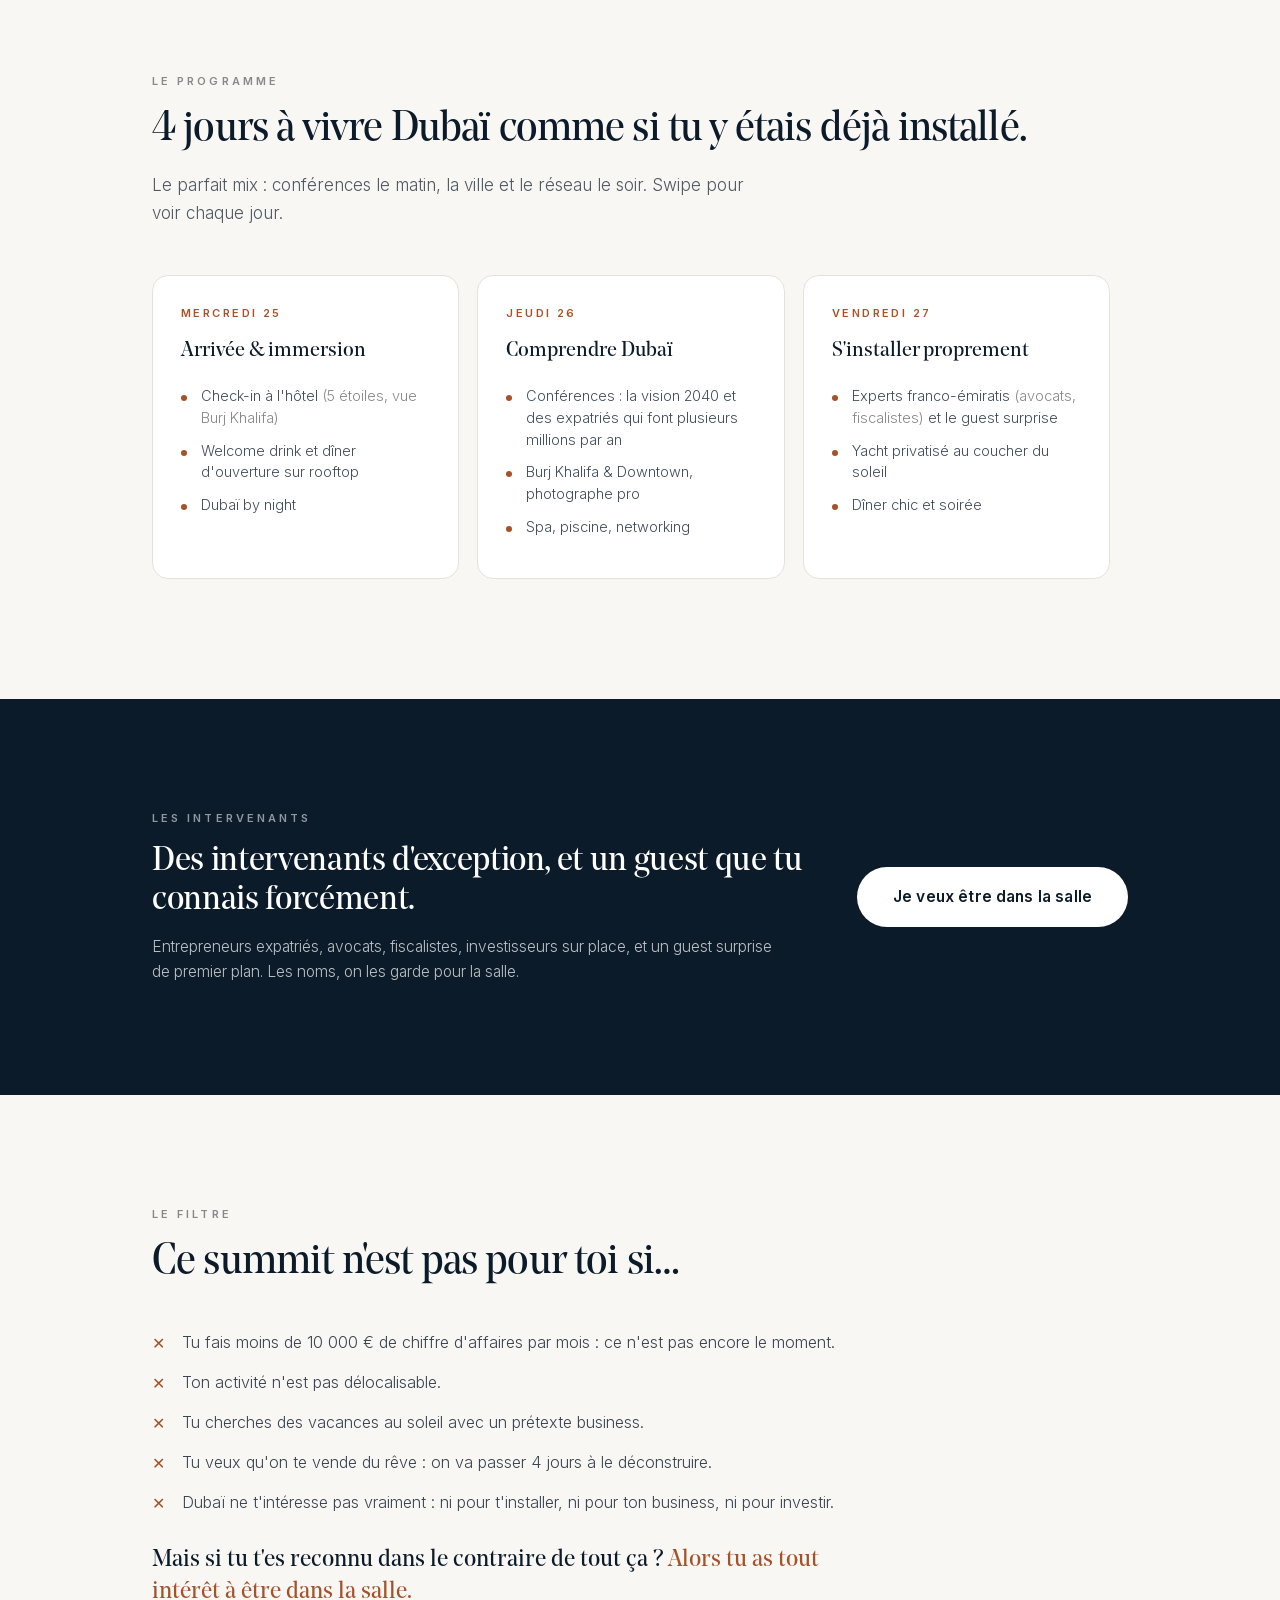
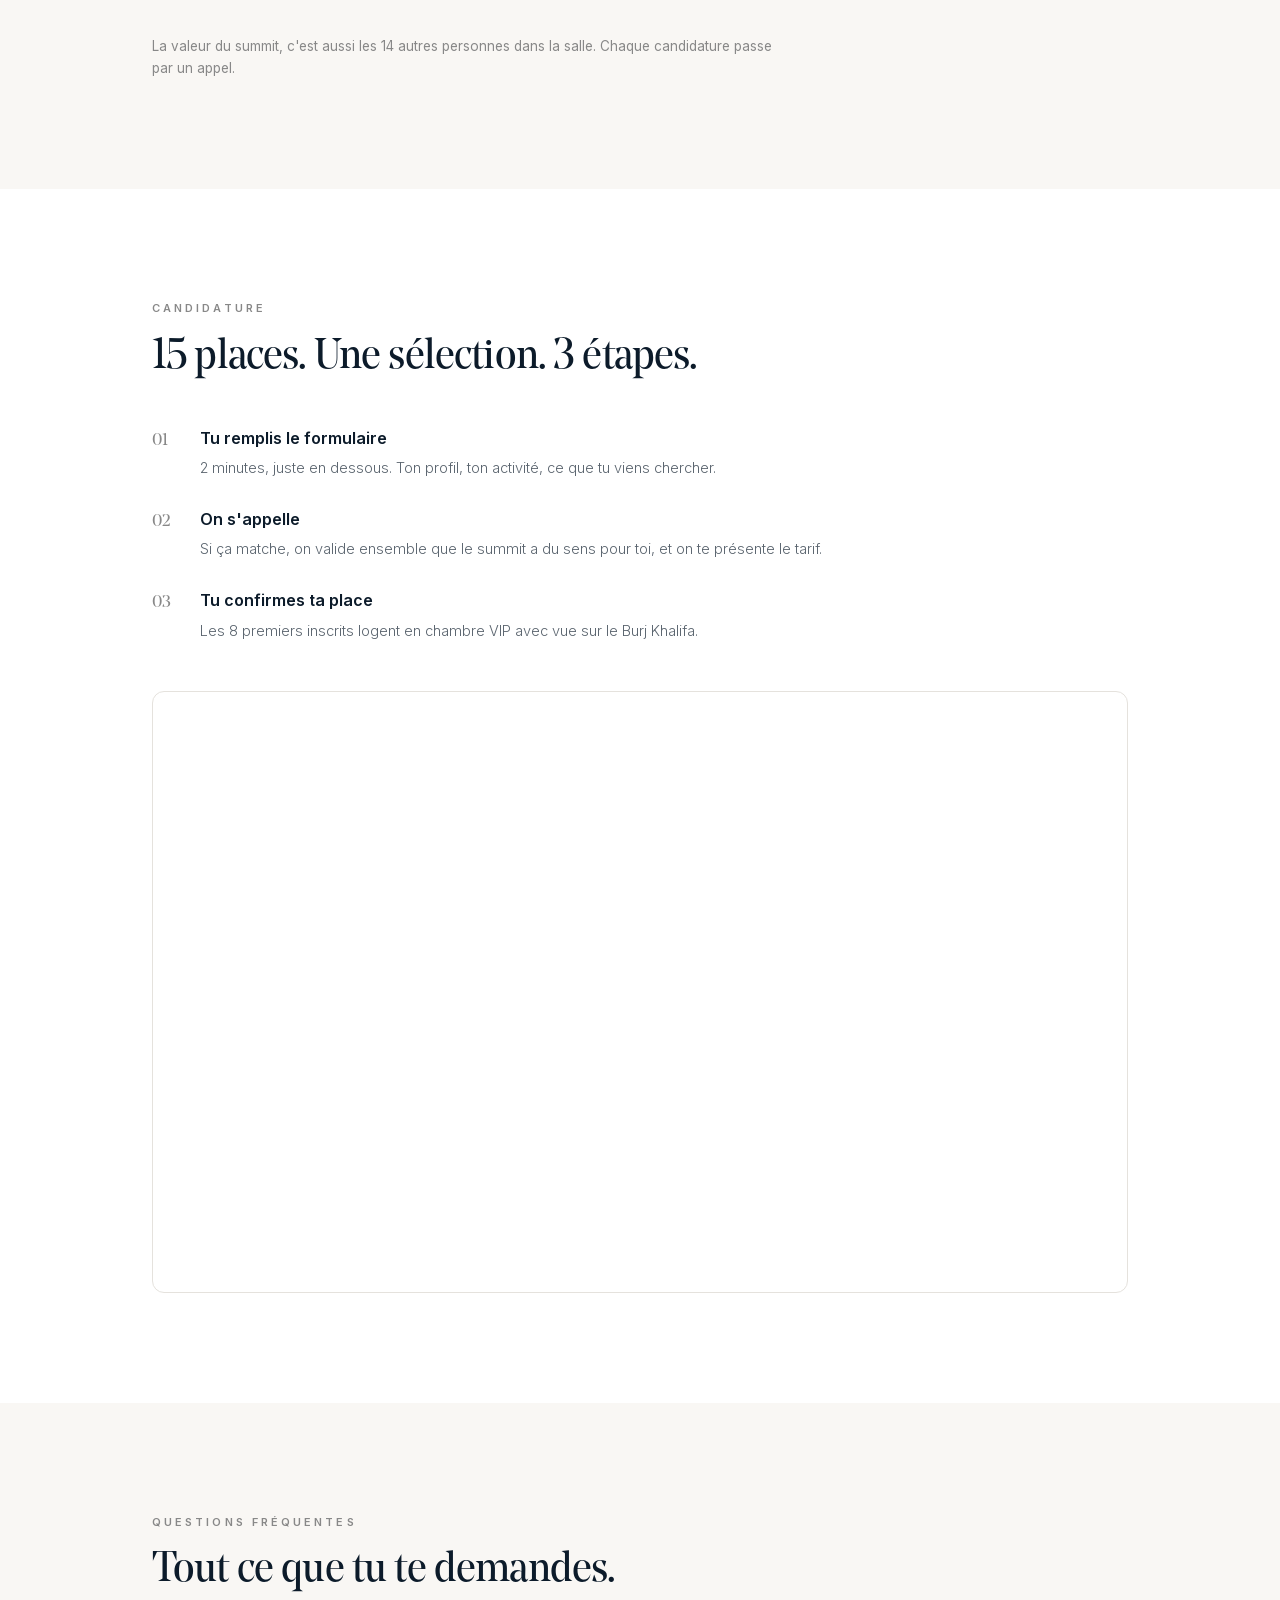
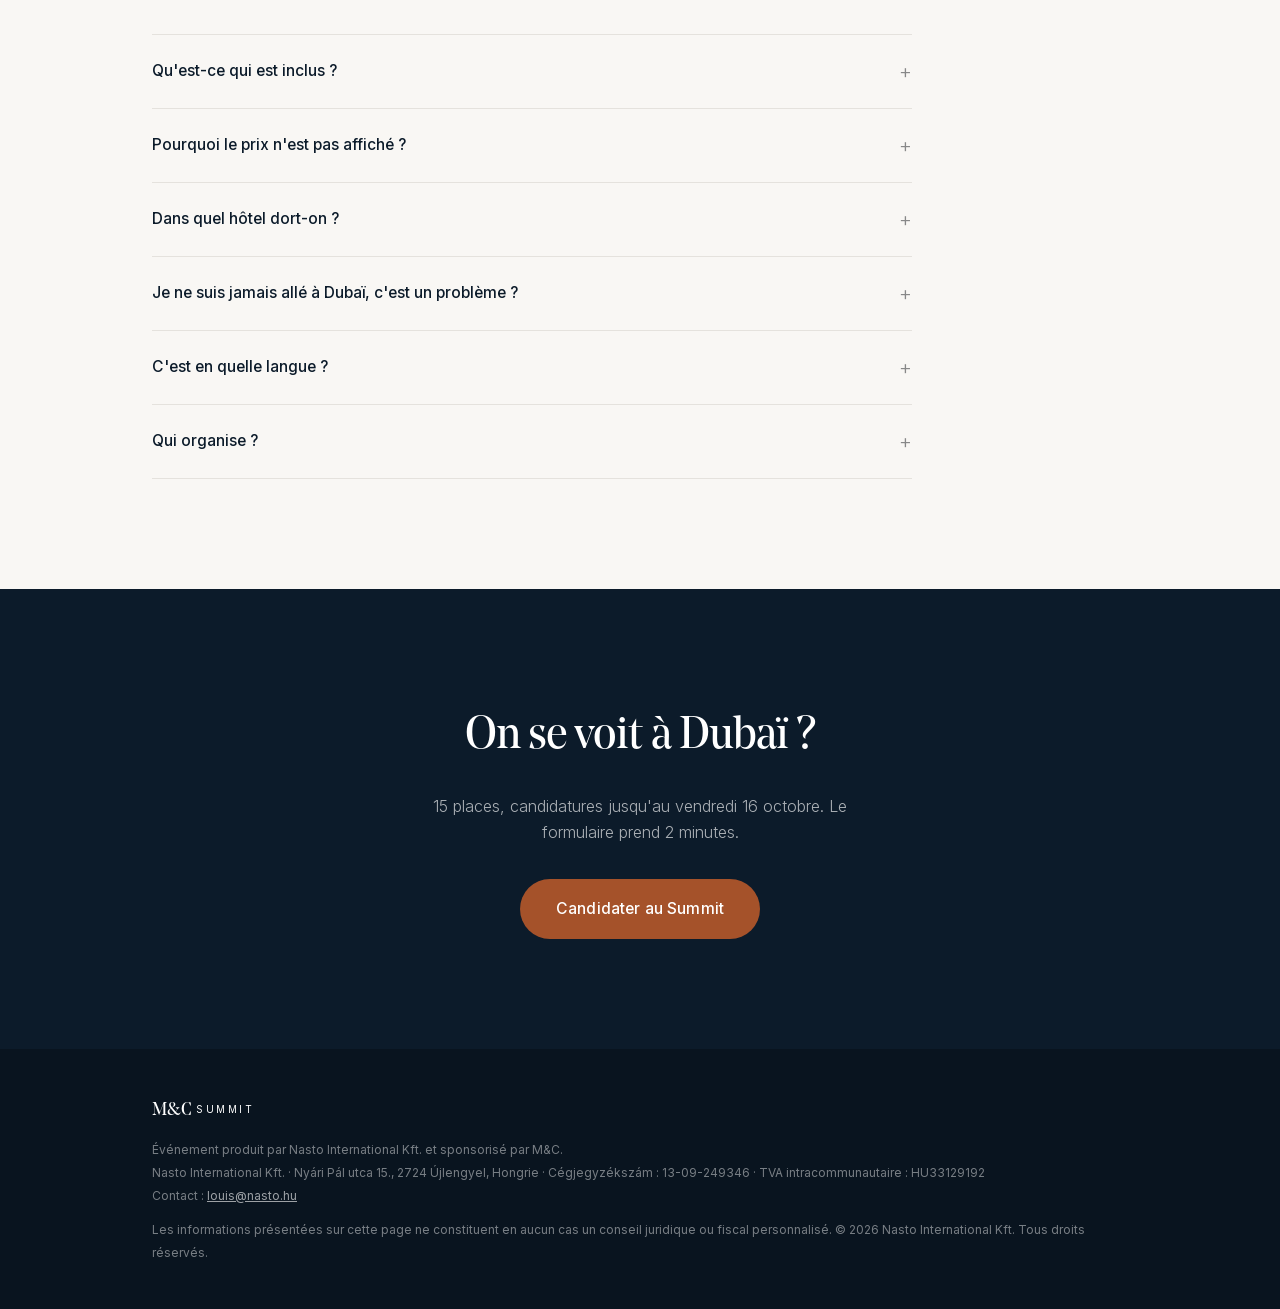
==== commit 34b328ed: "Fix alignement hero : conteneur unique centre avec flex column (titre haut / CTA bas alignes a gauch" ====
--- a/dubai/index.html
+++ b/dubai/index.html
@@ -17,7 +17,7 @@
 <link rel="preload" as="font" type="font/woff2" href="/fonts/NoeDisplay-Regular.woff2" crossorigin>
 <link rel="preload" as="font" type="font/woff2" href="/assets/fonts/inter-latin.woff2" crossorigin>
 <link rel="preload" as="image" href="/assets/img/hero-creek.jpg">
-<link rel="stylesheet" href="/assets/styles.css?v=6">
+<link rel="stylesheet" href="/assets/styles.css?v=7">
 <style>
 @font-face{font-family:'Noe Display';src:url('/fonts/NoeDisplay-Regular.woff2') format('woff2'),url('/fonts/NoeDisplay-Regular.woff') format('woff');font-weight:400;font-style:normal;font-display:swap}
 @font-face{font-family:'Noe Display';src:url('/fonts/NoeDisplay-RegularItalic.woff2') format('woff2'),url('/fonts/NoeDisplay-RegularItalic.woff') format('woff');font-weight:400;font-style:italic;font-display:swap}
@@ -40,19 +40,21 @@
 <section class="hero">
   <div class="hero-bg"><img src="/assets/img/hero-creek.jpg" alt="Face à la skyline de Dubaï au coucher du soleil" fetchpriority="high"></div>
   <div class="hero-inner">
-    <div class="wrap hero-top">
-      <div class="eyebrow">25 → 28 novembre 2026 · Dubaï</div>
-      <h1>4 jours pour savoir si Dubaï est fait <em>pour toi</em>.</h1>
-      <p class="lead">Avec ceux qui y vivent déjà. Conférences le matin, la vraie ville le soir. 15 entrepreneurs, zéro touriste.</p>
-    </div>
-    <div class="wrap hero-bottom">
-      <div class="hero-ctas">
-        <a class="btn" href="#formulaire">Candidater au Summit</a>
-      </div>
-      <div class="hero-meta">
-        <span>15 places</span>
-        <span>Hôtel 5 étoiles, vue Burj Khalifa</span>
-        <span>Candidatures jusqu'au 16 octobre</span>
+    <div class="wrap hero-stage">
+      <div class="hero-top">
+        <div class="eyebrow">25 → 28 novembre 2026 · Dubaï</div>
+        <h1>4 jours pour savoir si Dubaï est fait <em>pour toi</em>.</h1>
+        <p class="lead">Avec ceux qui y vivent déjà. Conférences le matin, la vraie ville le soir. 15 entrepreneurs, zéro touriste.</p>
+      </div>
+      <div class="hero-bottom">
+        <div class="hero-ctas">
+          <a class="btn" href="#formulaire">Candidater au Summit</a>
+        </div>
+        <div class="hero-meta">
+          <span>15 places</span>
+          <span>Hôtel 5 étoiles, vue Burj Khalifa</span>
+          <span>Candidatures jusqu'au 16 octobre</span>
+        </div>
       </div>
     </div>
   </div>
--- a/assets/styles.css
+++ b/assets/styles.css
@@ -47,8 +47,8 @@
 .hero-bg{position:absolute;inset:0;overflow:hidden}
 .hero-bg img{width:100%;height:100%;object-fit:cover;object-position:center 58%}
 .hero-bg::after{content:"";position:absolute;inset:0;background:linear-gradient(180deg,rgba(12,27,42,.62) 0%,rgba(12,27,42,.28) 38%,rgba(12,27,42,.5) 70%,rgba(12,27,42,.92) 100%)}
-.hero-inner{position:relative;z-index:2;width:100%;min-height:94svh;display:flex;flex-direction:column;justify-content:space-between;padding:104px 0 48px;color:#fff}
-.hero-bottom{margin-top:40px}
+.hero-inner{position:relative;z-index:2;width:100%;display:flex;color:#fff}
+.hero-stage{min-height:94svh;display:flex;flex-direction:column;justify-content:space-between;padding:104px 0 48px}
 .hero h1{font-family:'Noe Display',Georgia,serif;font-weight:400;font-size:clamp(36px,6.8vw,66px);line-height:1.06;letter-spacing:-.03em;max-width:740px}
 .hero .lead{color:rgba(255,255,255,.78);max-width:540px}
 .hero .eyebrow{color:rgba(255,255,255,.65)}
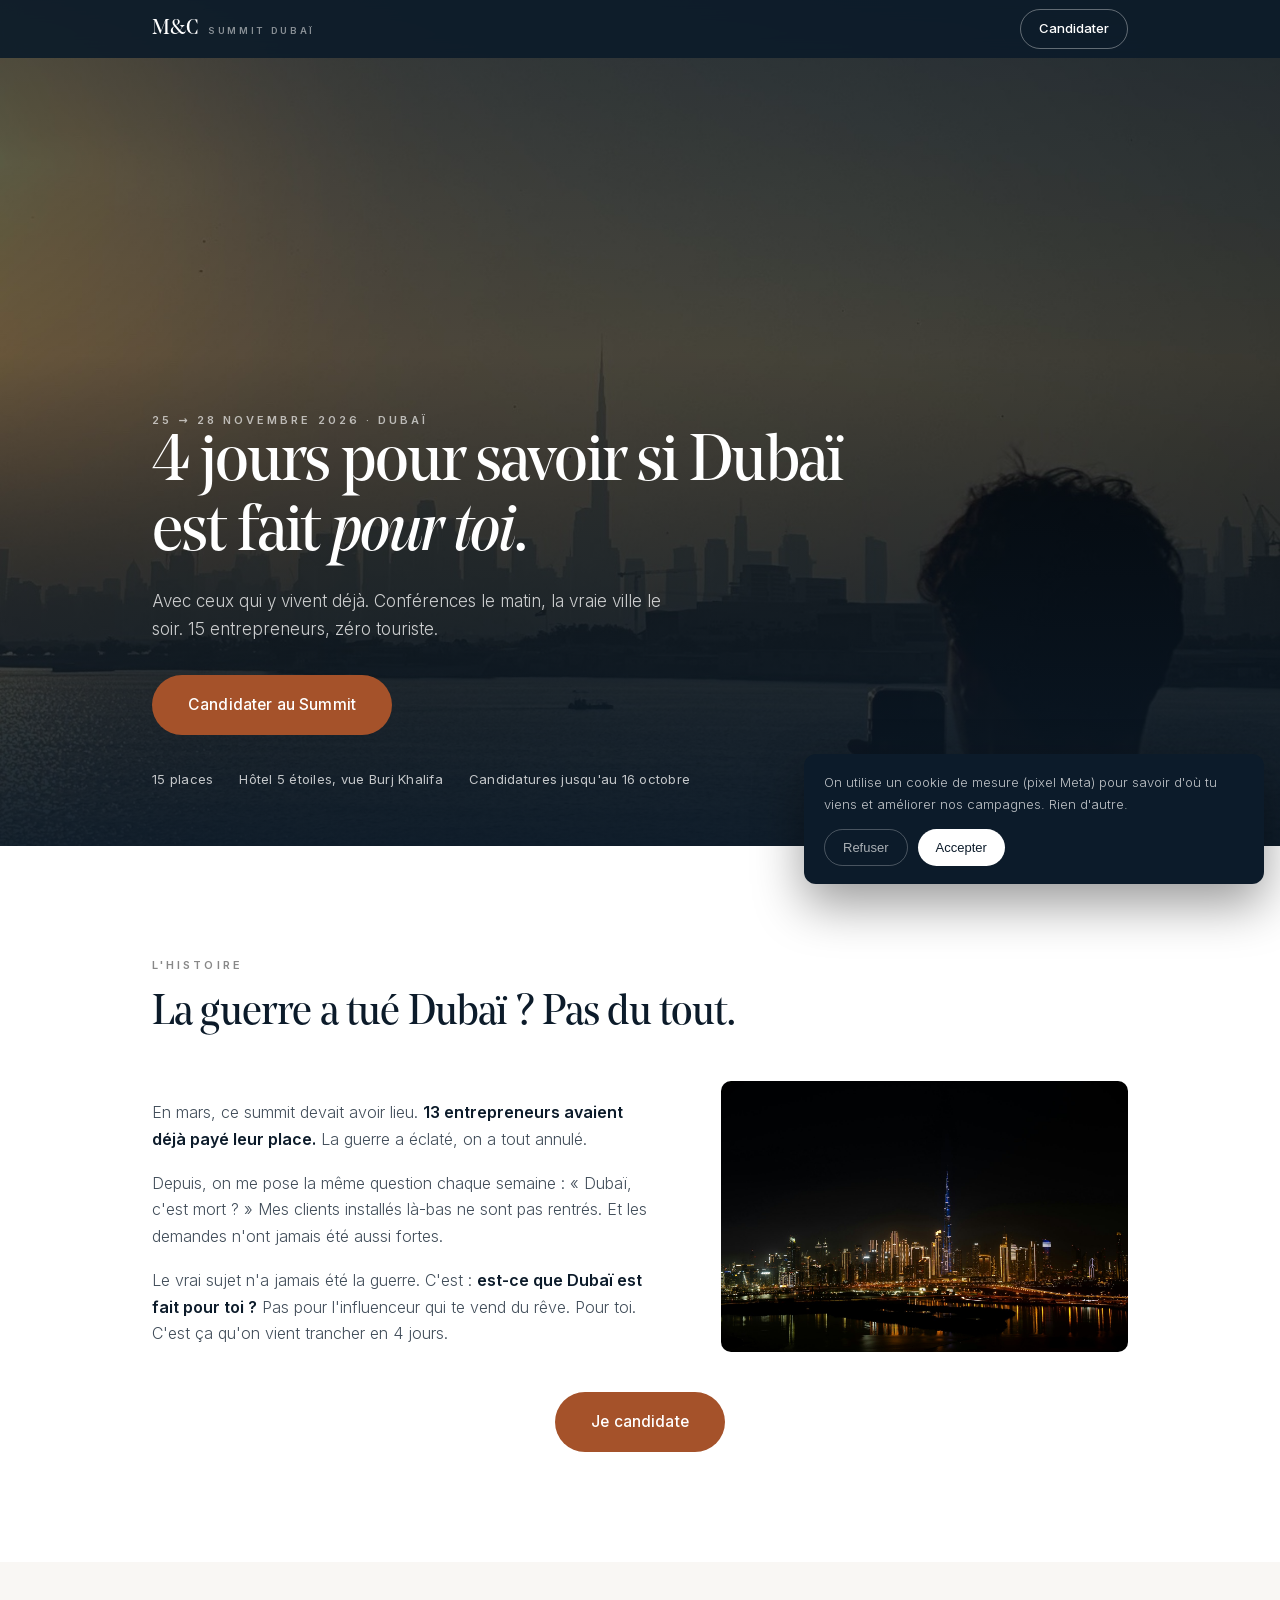
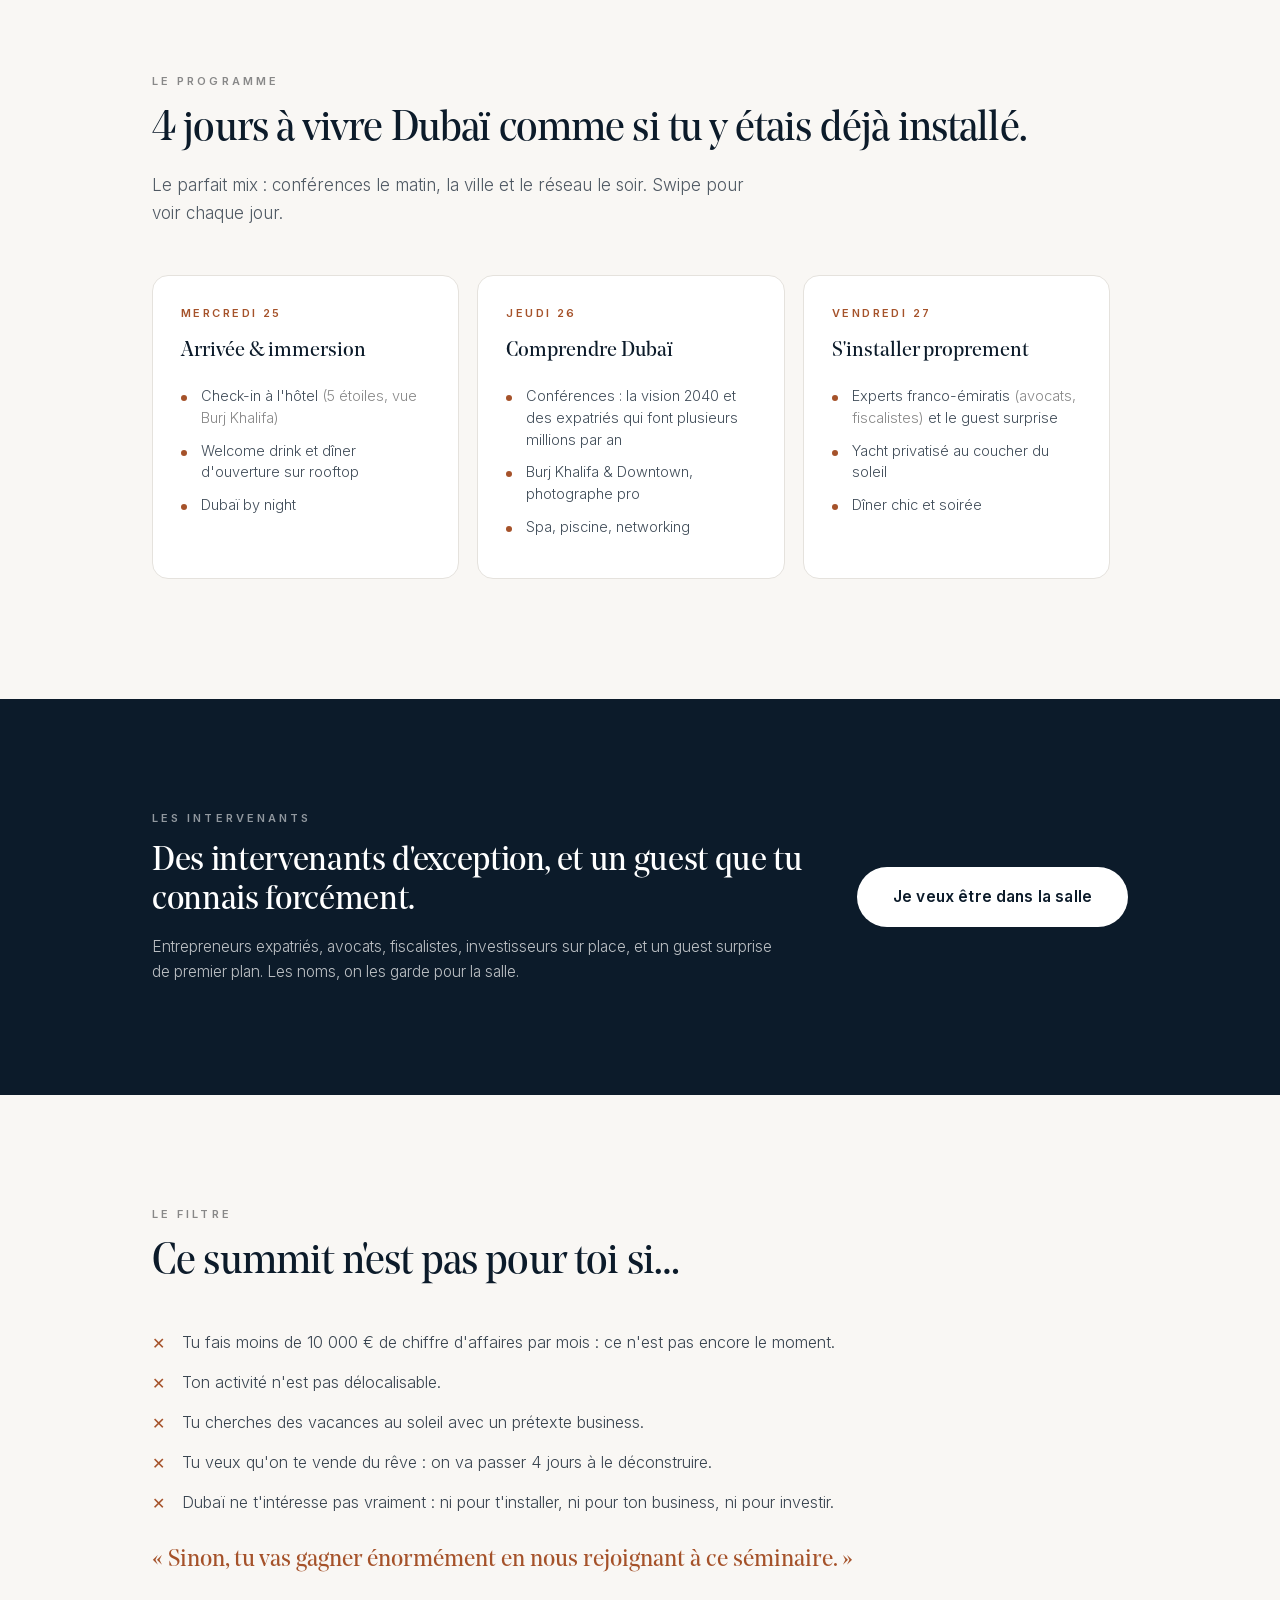
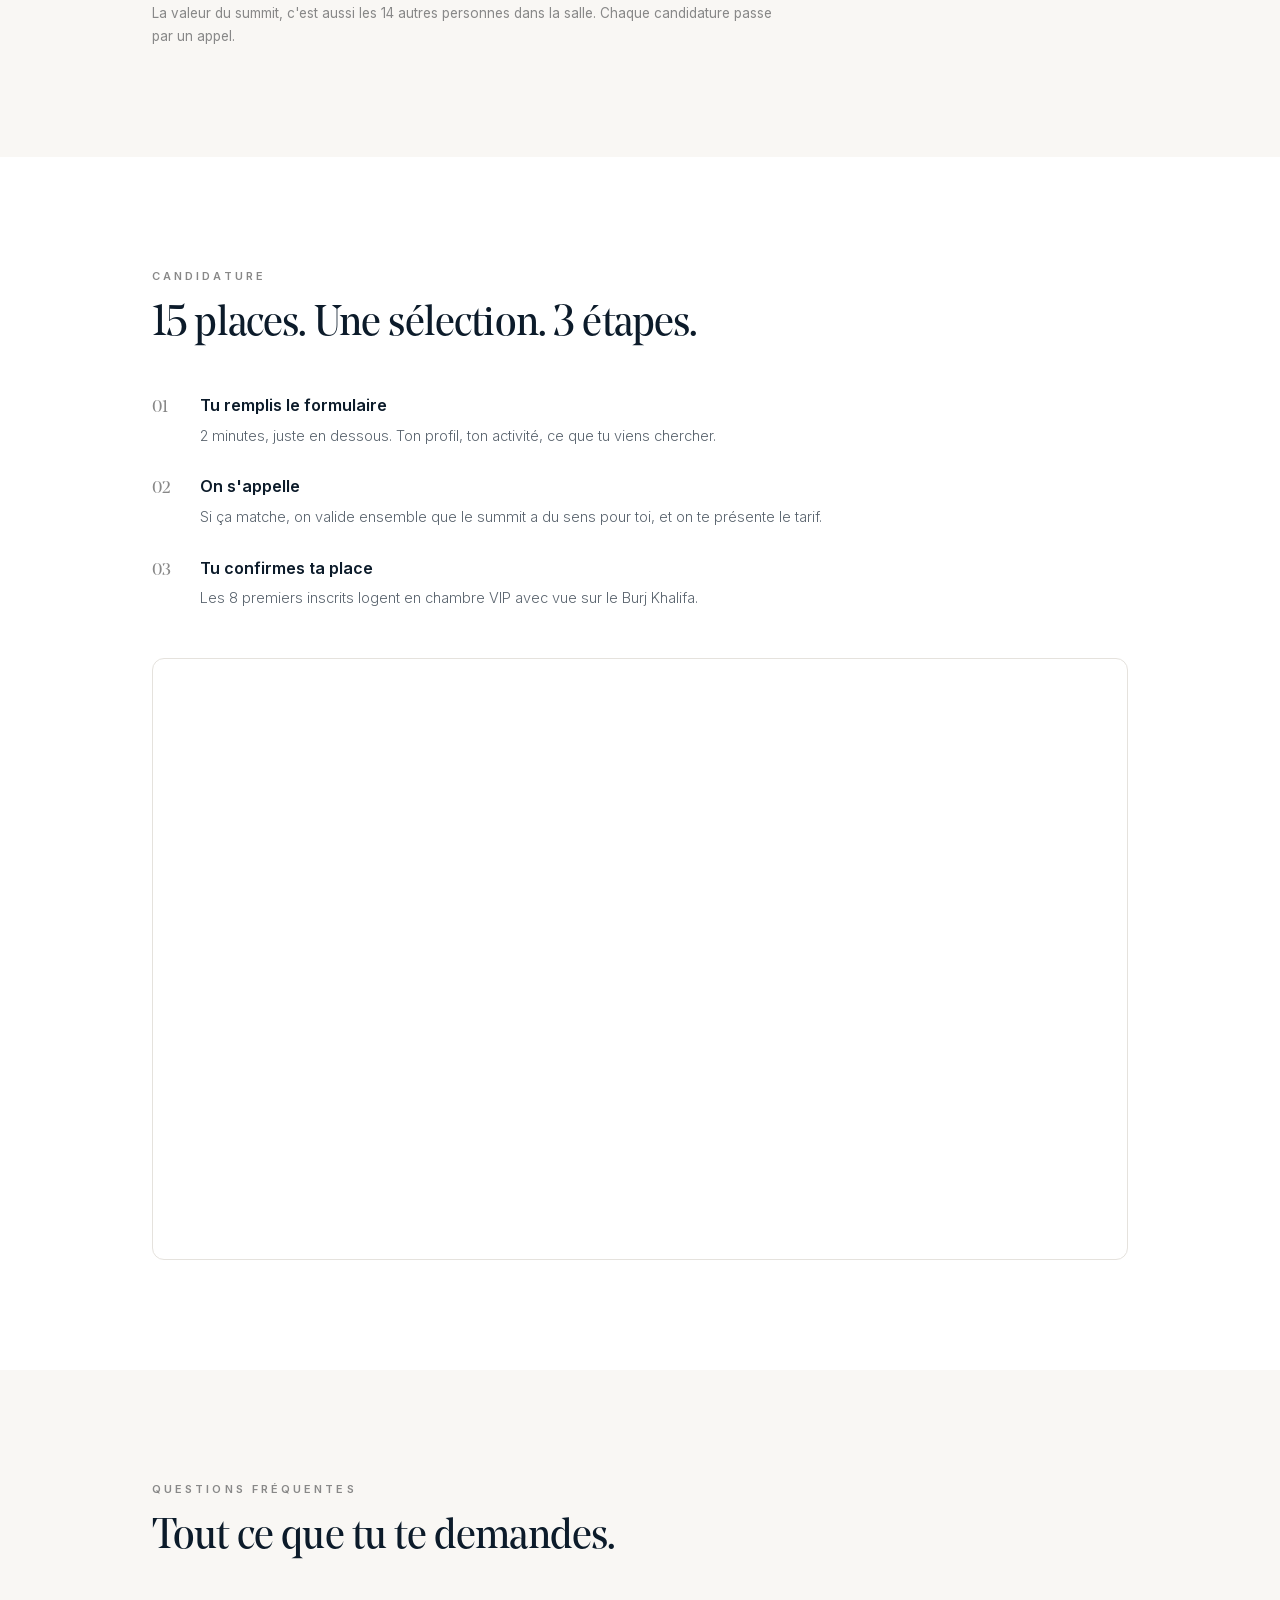
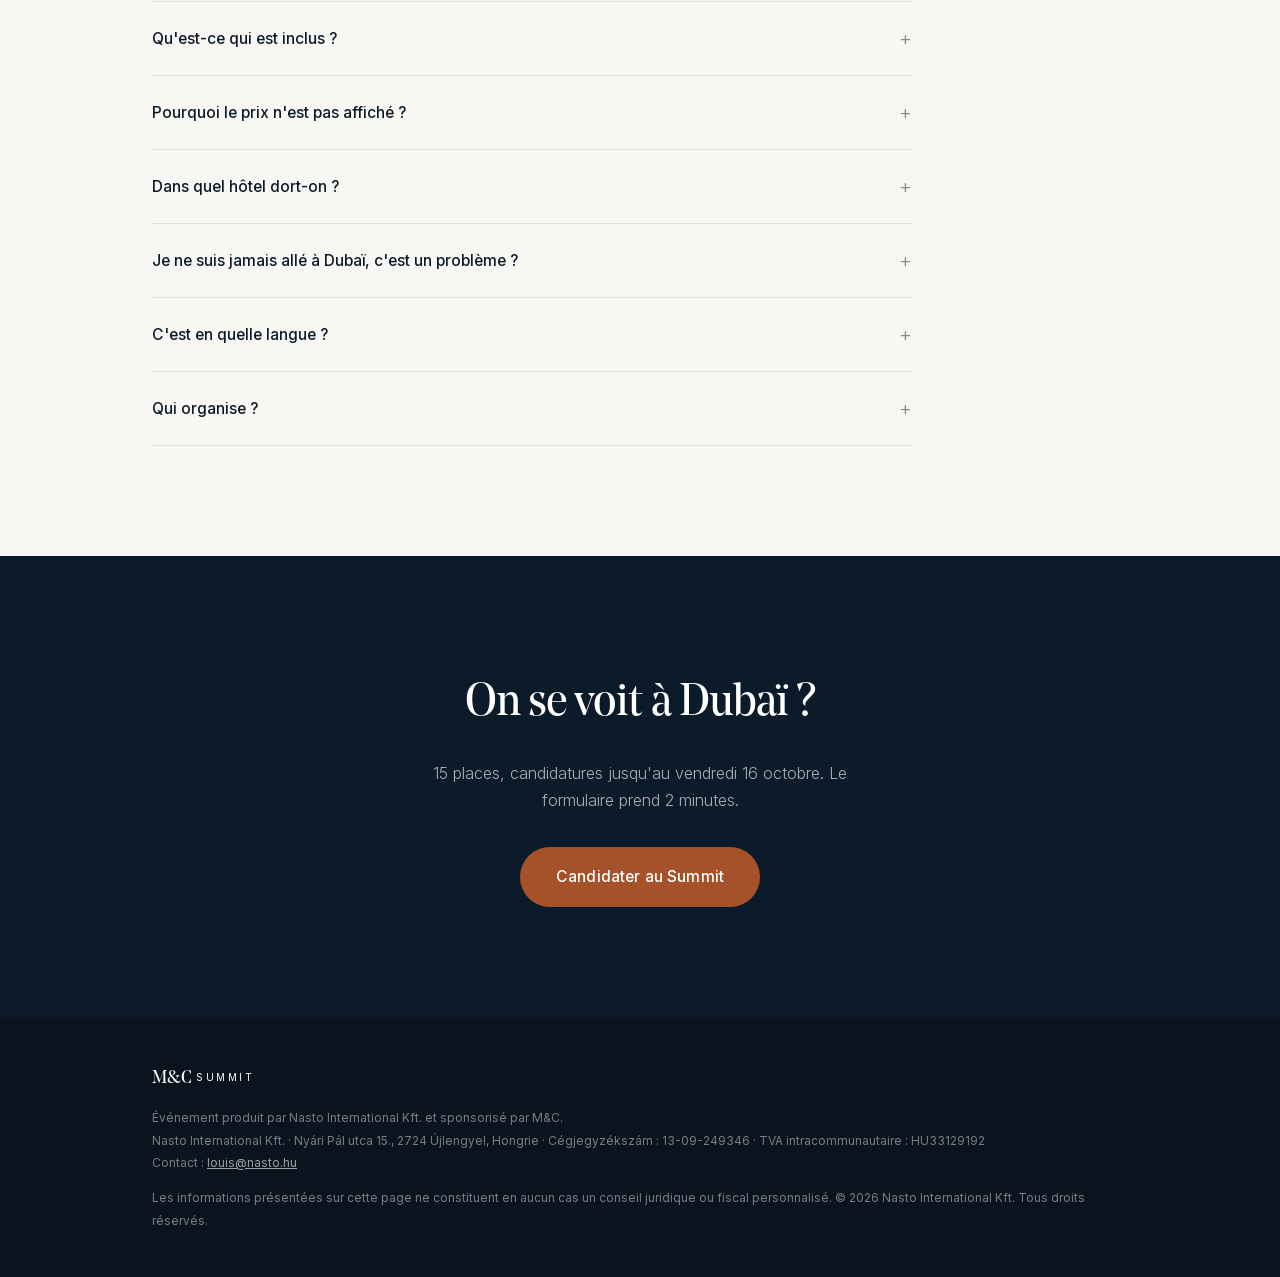
==== commit 745383cb: "Revert hero : texte + CTA regroupes en bas ; filtre : nouvelle phrase de bascule Co-Authored-By: Cla" ====
--- a/dubai/index.html
+++ b/dubai/index.html
@@ -17,7 +17,7 @@
 <link rel="preload" as="font" type="font/woff2" href="/fonts/NoeDisplay-Regular.woff2" crossorigin>
 <link rel="preload" as="font" type="font/woff2" href="/assets/fonts/inter-latin.woff2" crossorigin>
 <link rel="preload" as="image" href="/assets/img/hero-creek.jpg">
-<link rel="stylesheet" href="/assets/styles.css?v=7">
+<link rel="stylesheet" href="/assets/styles.css?v=8">
 <style>
 @font-face{font-family:'Noe Display';src:url('/fonts/NoeDisplay-Regular.woff2') format('woff2'),url('/fonts/NoeDisplay-Regular.woff') format('woff');font-weight:400;font-style:normal;font-display:swap}
 @font-face{font-family:'Noe Display';src:url('/fonts/NoeDisplay-RegularItalic.woff2') format('woff2'),url('/fonts/NoeDisplay-RegularItalic.woff') format('woff');font-weight:400;font-style:italic;font-display:swap}
@@ -40,21 +40,17 @@
 <section class="hero">
   <div class="hero-bg"><img src="/assets/img/hero-creek.jpg" alt="Face à la skyline de Dubaï au coucher du soleil" fetchpriority="high"></div>
   <div class="hero-inner">
-    <div class="wrap hero-stage">
-      <div class="hero-top">
-        <div class="eyebrow">25 → 28 novembre 2026 · Dubaï</div>
-        <h1>4 jours pour savoir si Dubaï est fait <em>pour toi</em>.</h1>
-        <p class="lead">Avec ceux qui y vivent déjà. Conférences le matin, la vraie ville le soir. 15 entrepreneurs, zéro touriste.</p>
-      </div>
-      <div class="hero-bottom">
-        <div class="hero-ctas">
-          <a class="btn" href="#formulaire">Candidater au Summit</a>
-        </div>
-        <div class="hero-meta">
-          <span>15 places</span>
-          <span>Hôtel 5 étoiles, vue Burj Khalifa</span>
-          <span>Candidatures jusqu'au 16 octobre</span>
-        </div>
+    <div class="wrap">
+      <div class="eyebrow">25 → 28 novembre 2026 · Dubaï</div>
+      <h1>4 jours pour savoir si Dubaï est fait <em>pour toi</em>.</h1>
+      <p class="lead">Avec ceux qui y vivent déjà. Conférences le matin, la vraie ville le soir. 15 entrepreneurs, zéro touriste.</p>
+      <div class="hero-ctas">
+        <a class="btn" href="#formulaire">Candidater au Summit</a>
+      </div>
+      <div class="hero-meta">
+        <span>15 places</span>
+        <span>Hôtel 5 étoiles, vue Burj Khalifa</span>
+        <span>Candidatures jusqu'au 16 octobre</span>
       </div>
     </div>
   </div>
@@ -163,7 +159,7 @@
         <li>Dubaï ne t'intéresse pas vraiment&nbsp;: ni pour t'installer, ni pour ton business, ni pour investir.</li>
       </ul>
     </div>
-    <p class="fit-flip">Mais si tu t'es reconnu dans le contraire de tout ça&nbsp;? <em>Alors tu as tout intérêt à être dans la salle.</em></p>
+    <p class="fit-flip"><em>«&nbsp;Sinon, tu vas gagner énormément en nous rejoignant à ce séminaire.&nbsp;»</em></p>
     <p class="fit-note">La valeur du summit, c'est aussi les 14 autres personnes dans la salle. Chaque candidature passe par un appel.</p>
   </div>
 </section>
--- a/assets/styles.css
+++ b/assets/styles.css
@@ -43,12 +43,11 @@
 .btn-white:hover{opacity:.9}
 
 /* ---------- Hero ---------- */
-.hero{position:relative;min-height:94svh;display:flex;background:var(--navy);padding:0}
+.hero{position:relative;min-height:94svh;display:flex;align-items:flex-end;background:var(--navy);padding:0}
 .hero-bg{position:absolute;inset:0;overflow:hidden}
-.hero-bg img{width:100%;height:100%;object-fit:cover;object-position:center 58%}
-.hero-bg::after{content:"";position:absolute;inset:0;background:linear-gradient(180deg,rgba(12,27,42,.62) 0%,rgba(12,27,42,.28) 38%,rgba(12,27,42,.5) 70%,rgba(12,27,42,.92) 100%)}
-.hero-inner{position:relative;z-index:2;width:100%;display:flex;color:#fff}
-.hero-stage{min-height:94svh;display:flex;flex-direction:column;justify-content:space-between;padding:104px 0 48px}
+.hero-bg img{width:100%;height:100%;object-fit:cover;object-position:center 55%}
+.hero-bg::after{content:"";position:absolute;inset:0;background:linear-gradient(180deg,rgba(12,27,42,.5) 0%,rgba(12,27,42,.22) 42%,rgba(12,27,42,.92) 100%)}
+.hero-inner{position:relative;z-index:2;width:100%;padding:150px 0 56px;color:#fff}
 .hero h1{font-family:'Noe Display',Georgia,serif;font-weight:400;font-size:clamp(36px,6.8vw,66px);line-height:1.06;letter-spacing:-.03em;max-width:740px}
 .hero .lead{color:rgba(255,255,255,.78);max-width:540px}
 .hero .eyebrow{color:rgba(255,255,255,.65)}
